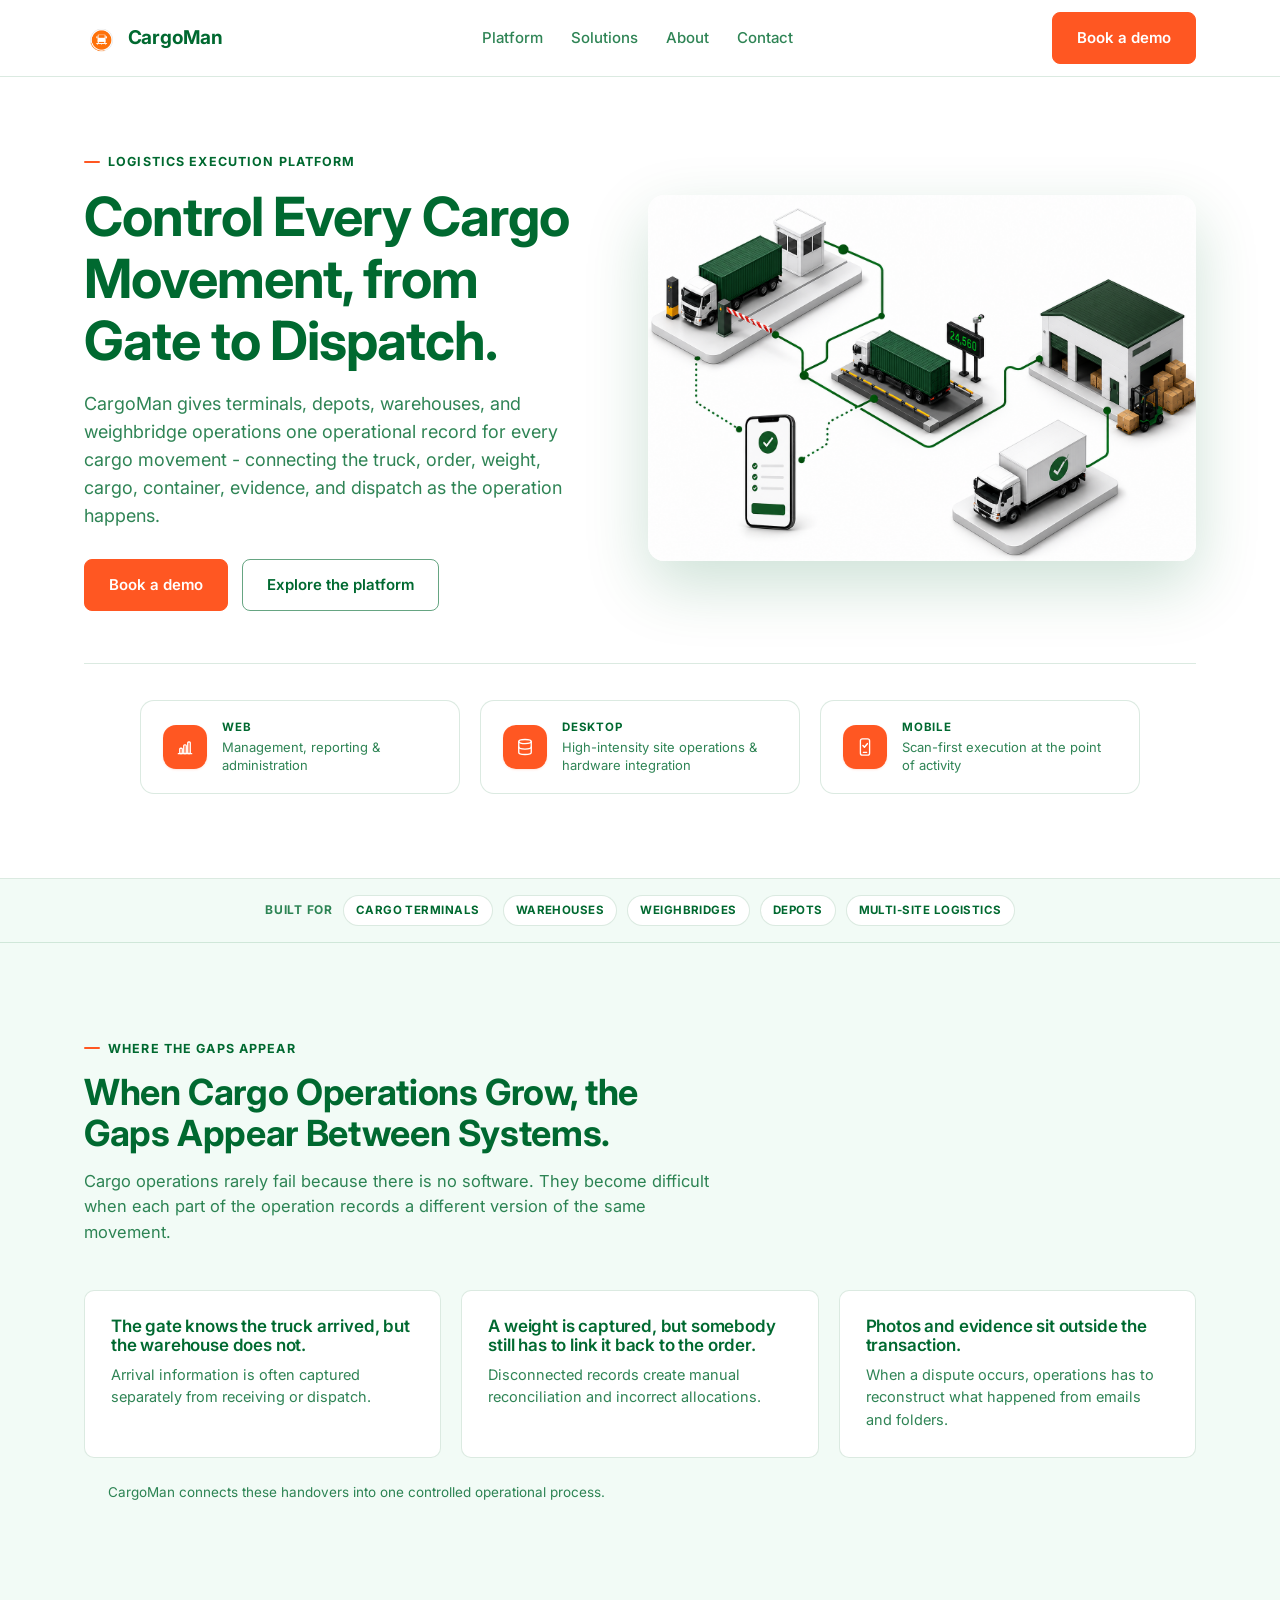
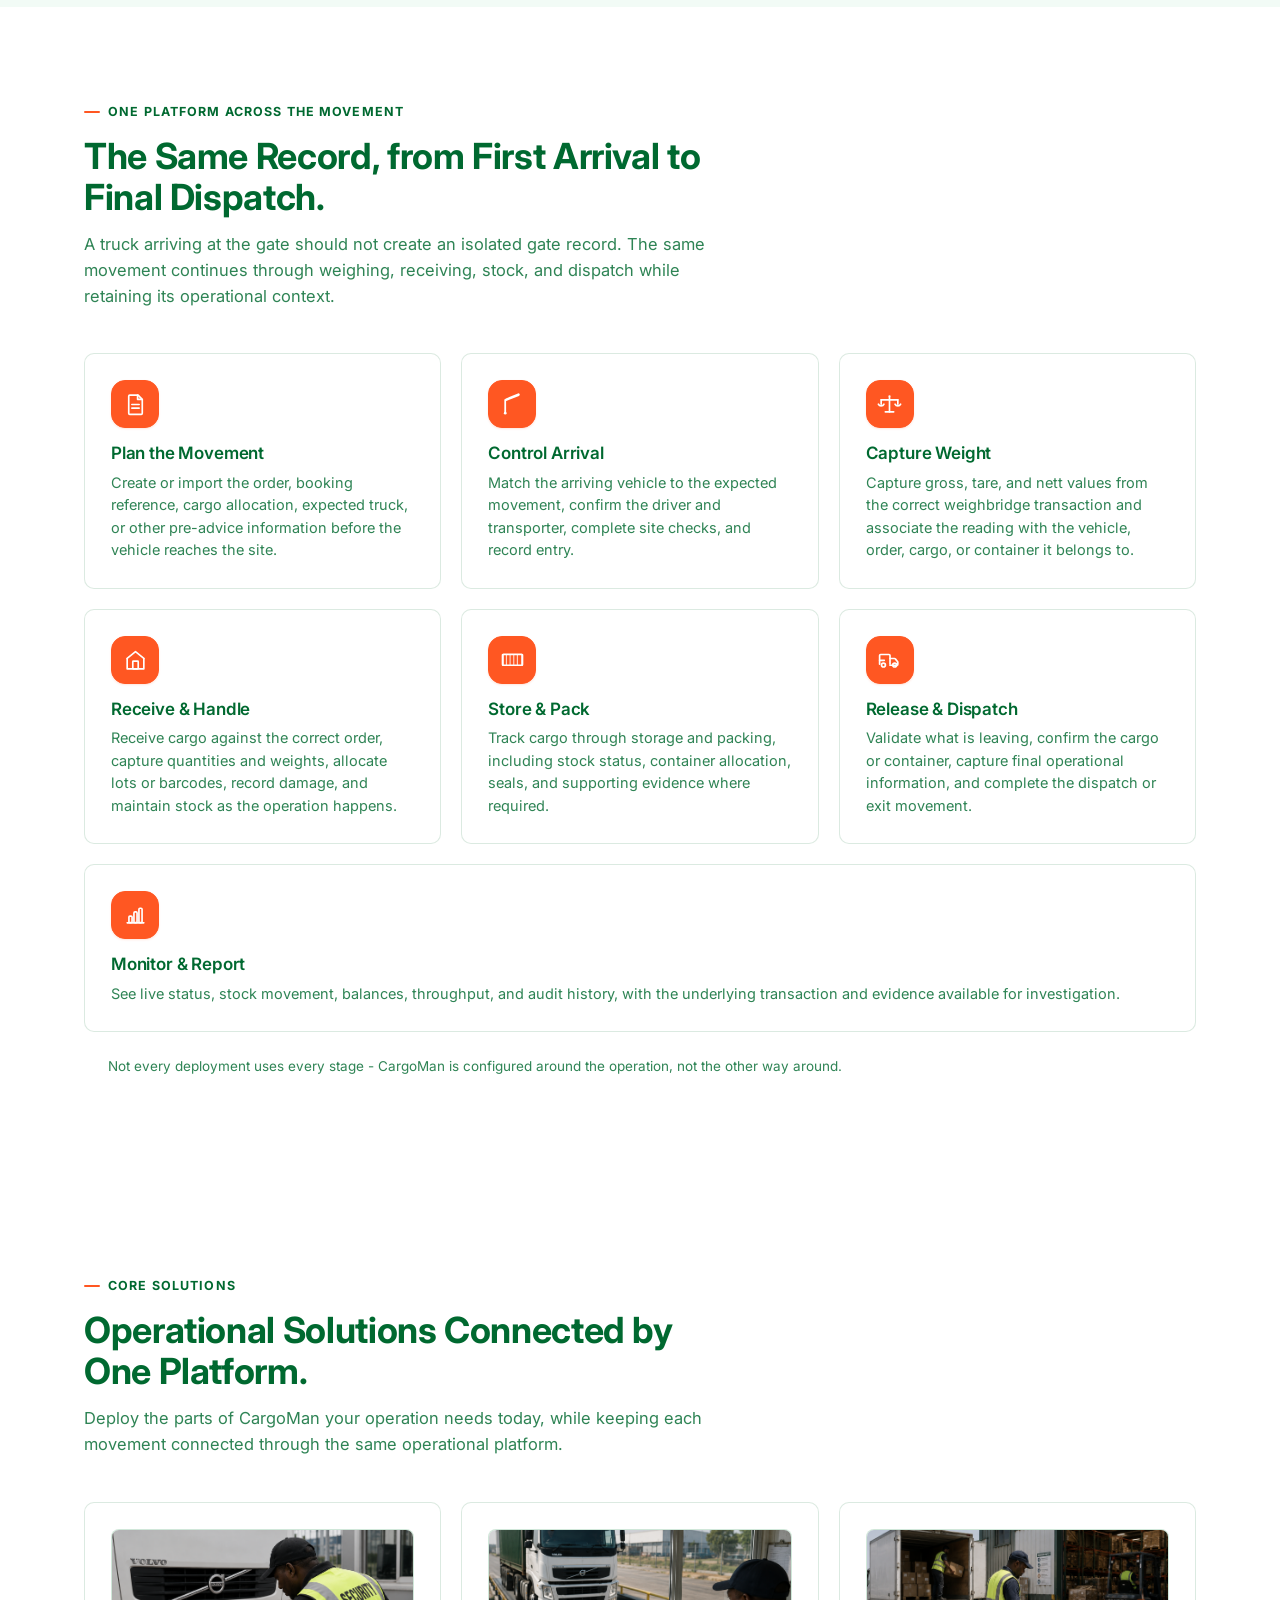
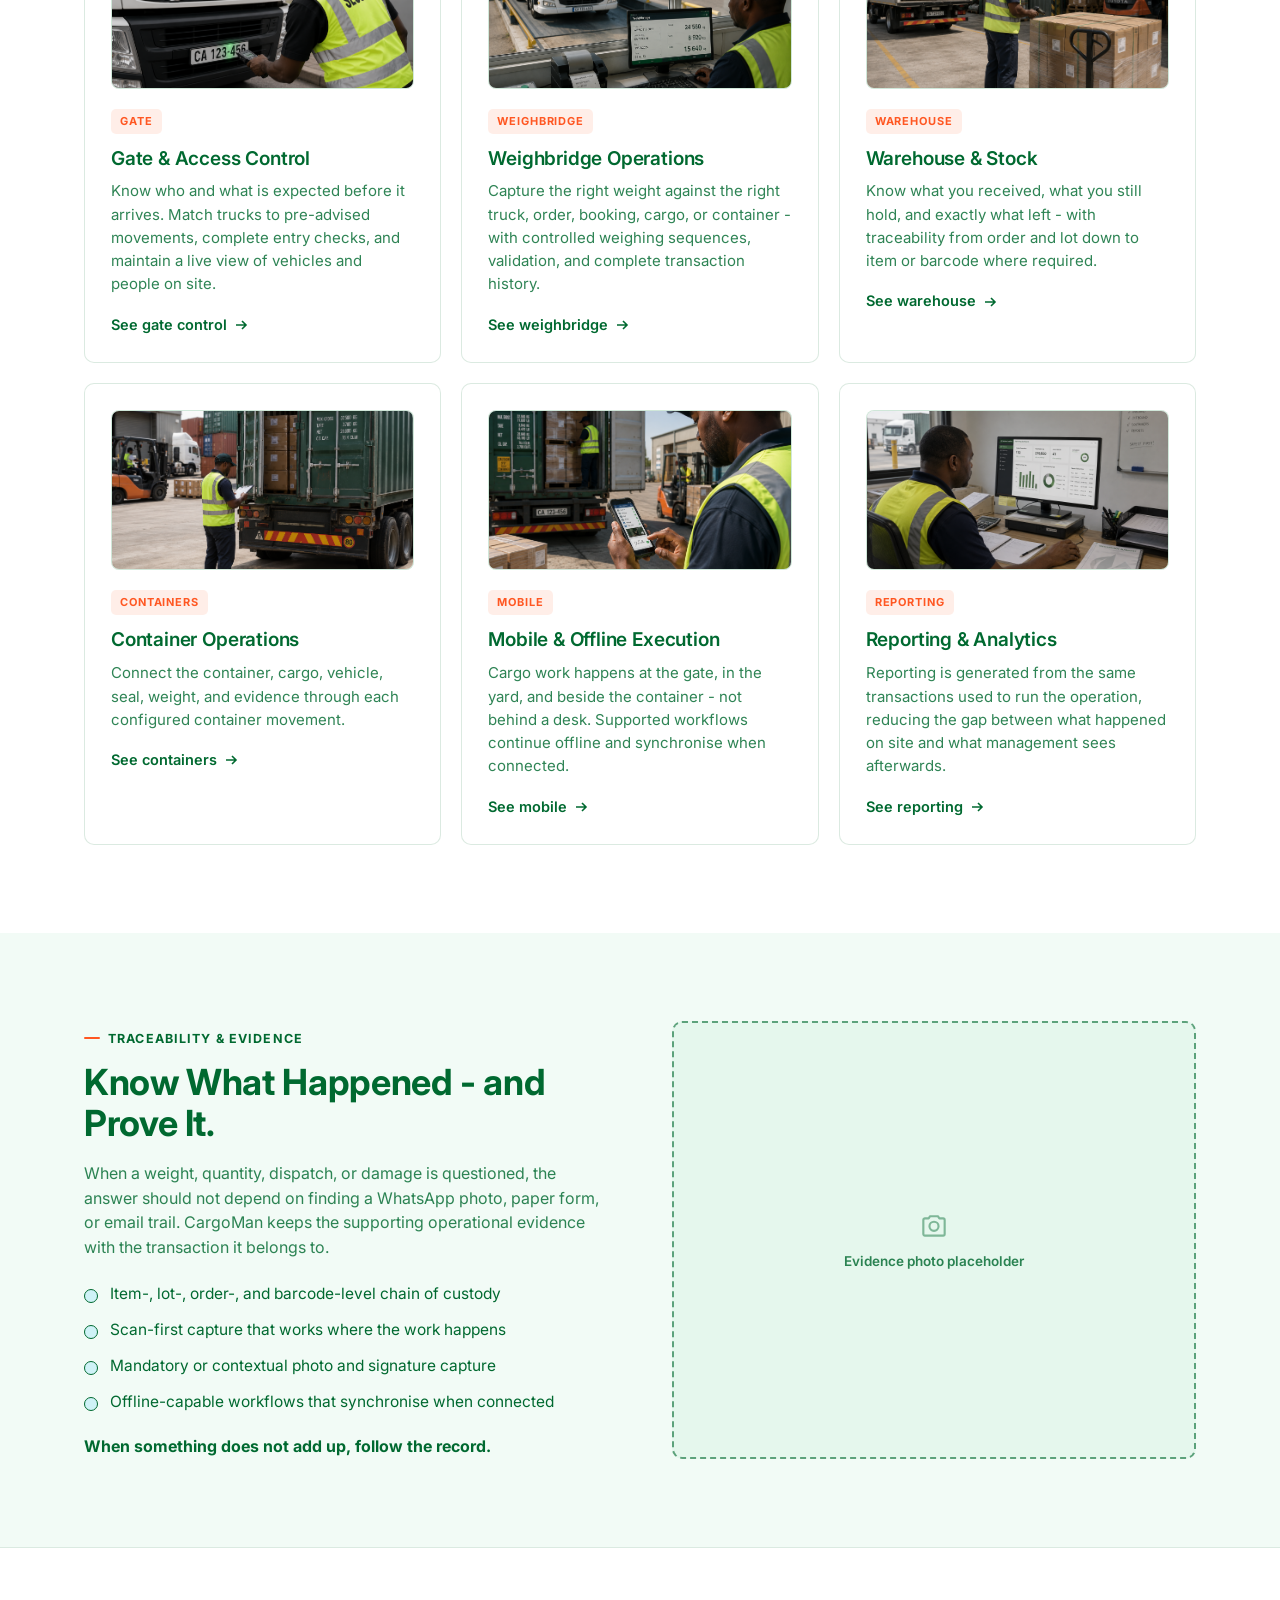
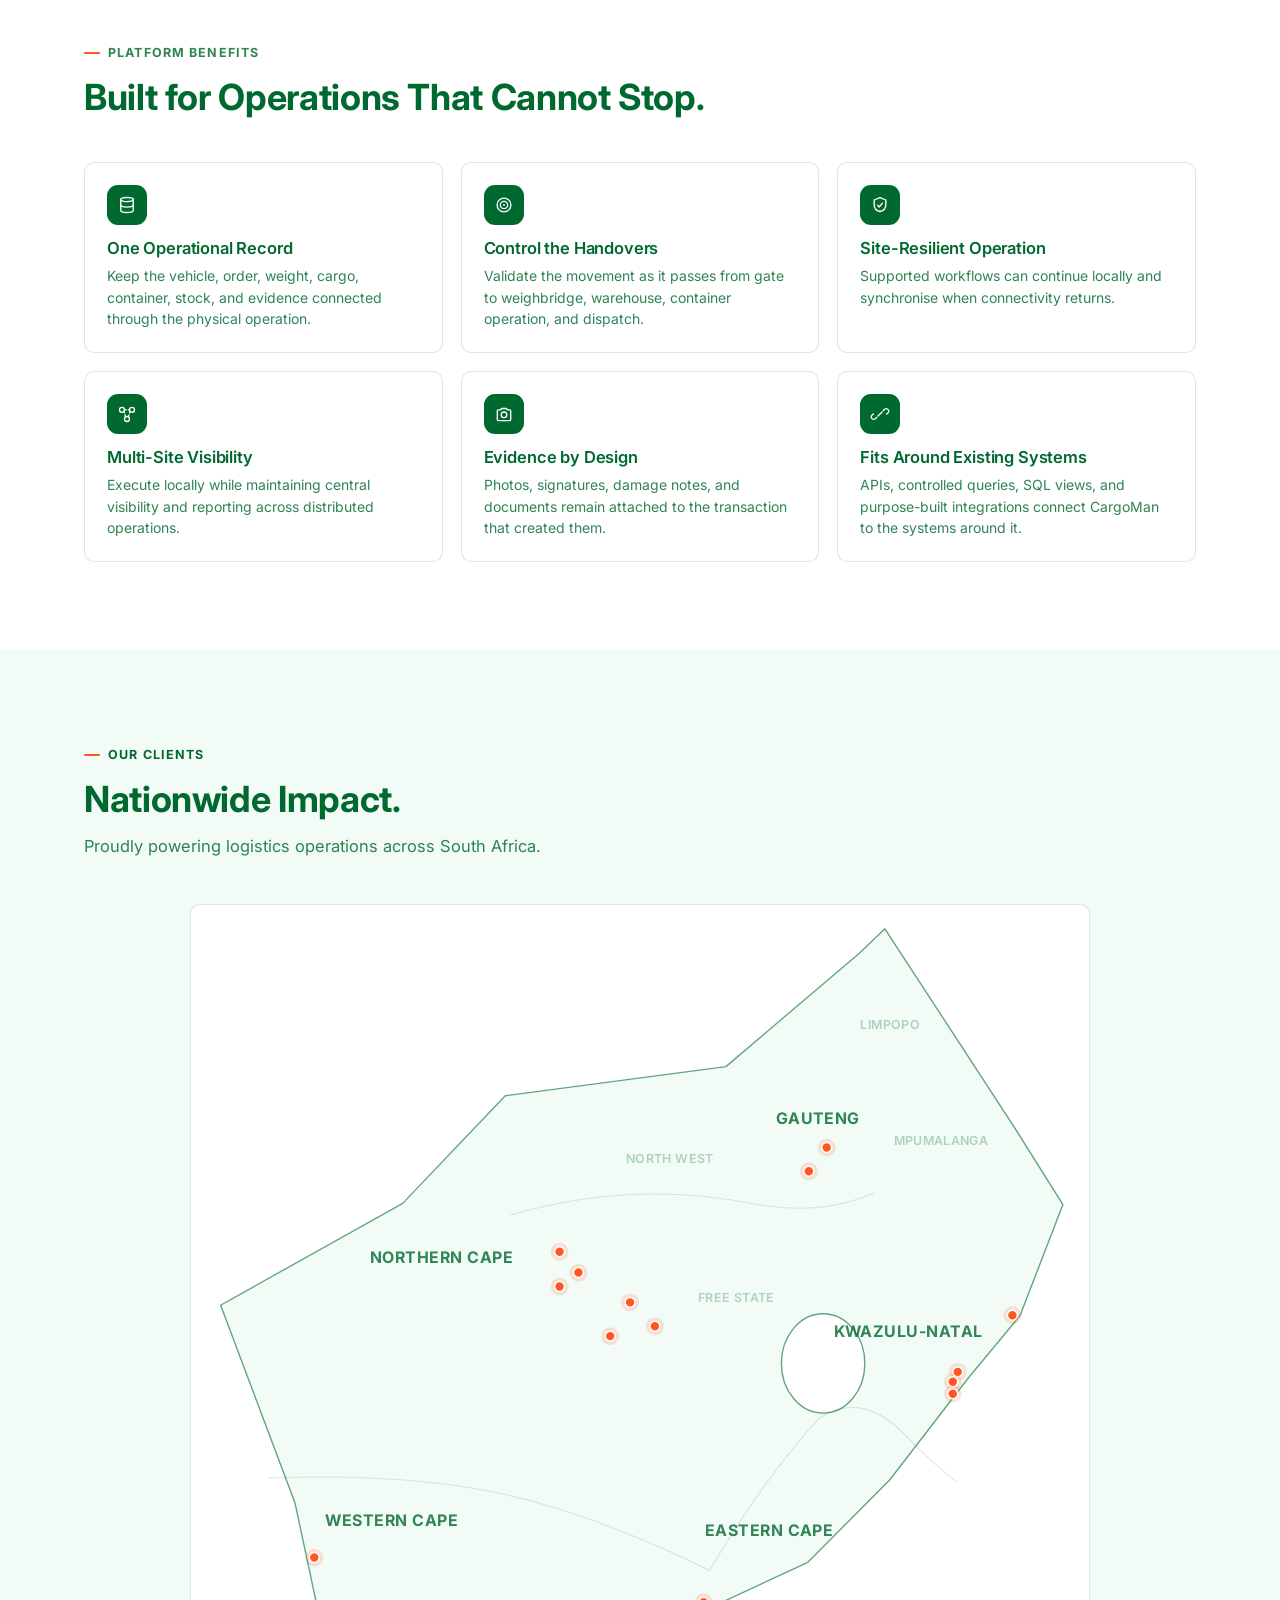
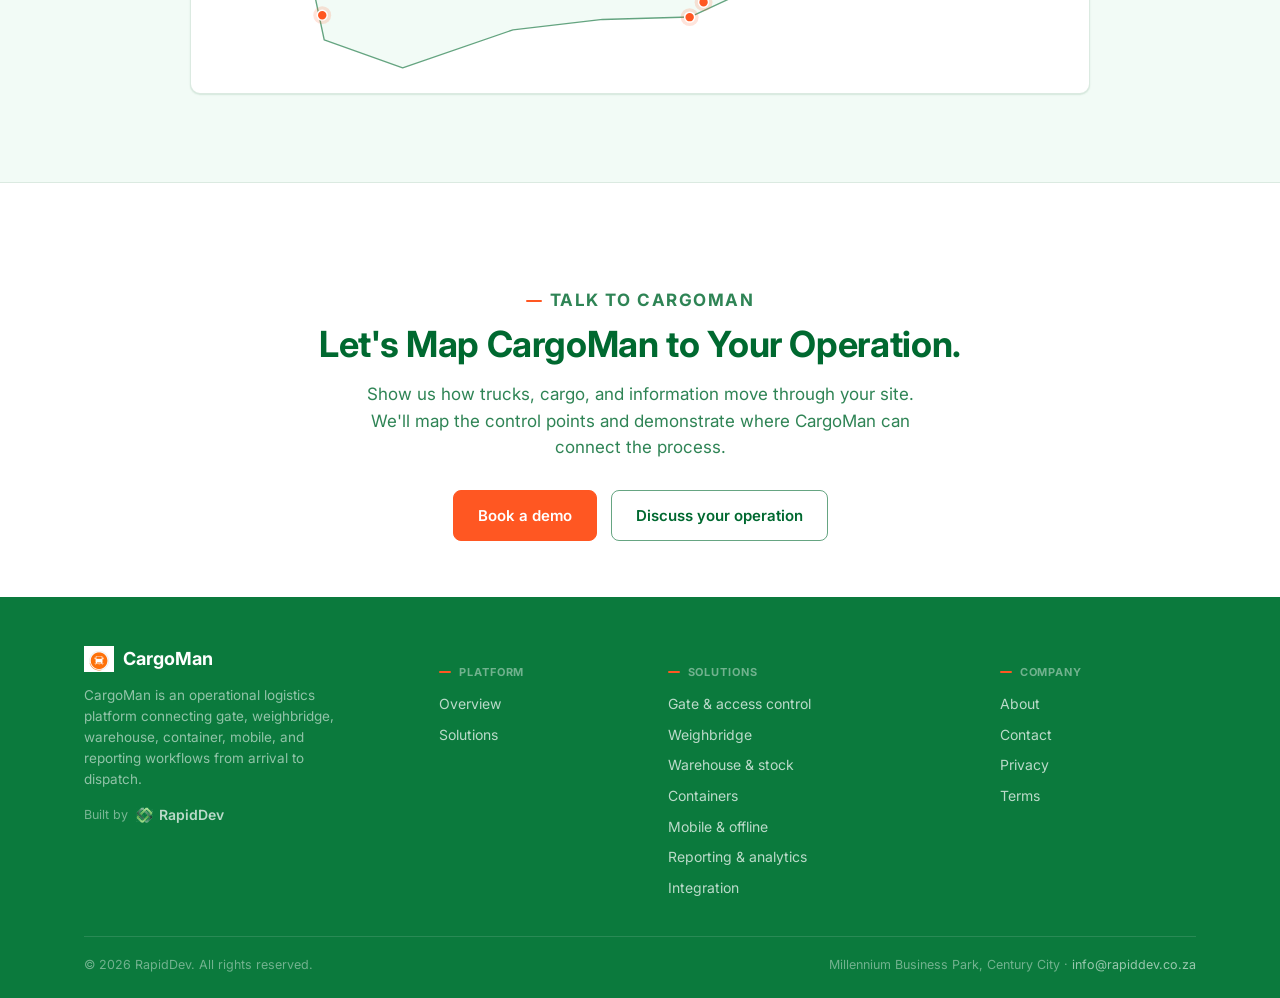
==== index.html @ 400abcf7 "Restore the highest-value trimmed content, kept compact Balancing "keep it short" against "don't los" ====
<!DOCTYPE html>
<html lang="en">
<head>
<meta charset="UTF-8">
<meta name="viewport" content="width=device-width, initial-scale=1.0">
<title>CargoMan | Cargo, Weighbridge, Warehouse &amp; Logistics Operations Platform</title>
<meta name="description" content="CargoMan connects gate control, weighbridge operations, warehouse stock, container workflows, mobile execution, and reporting into one operational cargo platform.">
<link rel="canonical" href="https://www.cargoman.co.za/">
<meta property="og:type" content="website">
<meta property="og:title" content="CargoMan | Cargo, Weighbridge, Warehouse &amp; Logistics Operations Platform">
<meta property="og:description" content="CargoMan connects gate control, weighbridge operations, warehouse stock, container workflows, mobile execution, and reporting into one operational cargo platform.">
<meta property="og:url" content="https://www.cargoman.co.za/">
<meta property="og:site_name" content="CargoMan">
<meta property="og:image" content="https://www.cargoman.co.za/assets/img/screenshots/gate-to-warehouse-workflow.png">
<meta name="twitter:card" content="summary_large_image">
<link rel="icon" href="assets/img/favicon.png" type="image/png">
<link rel="preconnect" href="https://fonts.googleapis.com">
<link rel="preconnect" href="https://fonts.gstatic.com" crossorigin>
<link href="https://fonts.googleapis.com/css2?family=Inter:wght@400;500;600;700&display=swap" rel="stylesheet">
<link rel="stylesheet" href="assets/styles.css">
<script type="application/ld+json">
{
  "@context": "https://schema.org",
  "@type": "SoftwareApplication",
  "name": "CargoMan",
  "applicationCategory": "BusinessApplication",
  "operatingSystem": "Web, Windows",
  "description": "CargoMan is an operational logistics platform connecting gate, weighbridge, warehouse, container, mobile, and reporting workflows from arrival to dispatch.",
  "publisher": { "@type": "Organization", "name": "RapidDev", "url": "https://www.rapiddev.co.za" }
}
</script>
</head>
<body>
<a href="#main" class="skip-link">Skip to main content</a>

<svg class="icon-defs" aria-hidden="true"><defs>
  <symbol id="icon-gate" viewBox="0 0 24 24" fill="none" stroke="currentColor" stroke-width="1.7" stroke-linecap="round" stroke-linejoin="round">
    <line x1="5" y1="20" x2="5" y2="7.6"/>
    <circle cx="5" cy="20.3" r="1.3" fill="currentColor" stroke="none"/>
    <g transform="rotate(-22 5 7.8)"><rect x="5" y="6.5" width="15" height="2.5" rx="1.25" fill="currentColor" stroke="none"/></g>
  </symbol>
  <symbol id="icon-scale" viewBox="0 0 24 24" fill="none" stroke="currentColor" stroke-width="1.6" stroke-linecap="round" stroke-linejoin="round">
    <circle cx="12" cy="4.3" r="1.1" fill="currentColor" stroke="none"/>
    <line x1="12" y1="5.4" x2="12" y2="19"/>
    <line x1="4" y1="7.5" x2="20" y2="7.5"/>
    <line x1="8" y1="19" x2="16" y2="19"/>
    <path d="M4 7.5v4.2"/><path d="M20 7.5v4.2"/>
    <path d="M1.3 11.7a3 3 0 005.4 0"/>
    <path d="M17.3 11.7a3 3 0 005.4 0"/>
  </symbol>
  <symbol id="icon-warehouse" viewBox="0 0 24 24" fill="none" stroke="currentColor" stroke-width="1.6" stroke-linecap="round" stroke-linejoin="round">
    <path d="M4 11 12 4.5 20 11"/>
    <path d="M4 11v10h16V11"/>
    <rect x="9.4" y="13.6" width="5.2" height="7.4" rx="0.5"/>
  </symbol>
  <symbol id="icon-container" viewBox="0 0 24 24" fill="none" stroke="currentColor" stroke-width="1.6" stroke-linecap="round" stroke-linejoin="round">
    <rect x="2.5" y="7" width="19" height="10.5" rx="0.8"/>
    <g stroke-width="1.1" opacity="0.75">
      <line x1="6.2" y1="7.6" x2="6.2" y2="16.9"/><line x1="9.7" y1="7.6" x2="9.7" y2="16.9"/>
      <line x1="13.2" y1="7.6" x2="13.2" y2="16.9"/><line x1="16.7" y1="7.6" x2="16.7" y2="16.9"/>
    </g>
    <rect x="1.8" y="6.6" width="1.7" height="11.3" rx="0.5" fill="currentColor" stroke="none"/>
    <rect x="20.5" y="6.6" width="1.7" height="11.3" rx="0.5" fill="currentColor" stroke="none"/>
  </symbol>
  <symbol id="icon-mobile" viewBox="0 0 24 24" fill="none" stroke="currentColor" stroke-width="1.6" stroke-linecap="round" stroke-linejoin="round">
    <rect x="6.5" y="2.2" width="11" height="19.6" rx="2.4"/>
    <path d="M9.5 10.3l1.8 1.9L14.8 8" stroke-width="1.8"/>
    <line x1="10" y1="18.4" x2="14" y2="18.4"/>
  </symbol>
  <symbol id="icon-chart" viewBox="0 0 24 24" fill="none" stroke="currentColor" stroke-width="1.6" stroke-linecap="round" stroke-linejoin="round">
    <path d="M4 20h16"/>
    <rect x="5.7" y="13.5" width="3" height="6.3" rx="1"/>
    <rect x="10.5" y="9.5" width="3" height="10.3" rx="1"/>
    <rect x="15.3" y="6" width="3" height="13.8" rx="1"/>
  </symbol>
  <symbol id="icon-mountain" viewBox="0 0 24 24" fill="none" stroke="currentColor" stroke-width="1.6" stroke-linecap="round" stroke-linejoin="round">
    <circle cx="18.5" cy="6" r="2" fill="currentColor" stroke="none"/>
    <path d="M2.5 19.5 9 8l3.2 5.2L14.5 10l7 9.5z"/>
  </symbol>
  <symbol id="icon-truck" viewBox="0 0 24 24" fill="none" stroke="currentColor" stroke-width="1.6" stroke-linecap="round" stroke-linejoin="round">
    <path d="M2.5 16.5V8.2a1 1 0 011-1h8a1 1 0 011 1v8.3"/>
    <path d="M12.5 11h4.3a1 1 0 01.8.4l2.2 2.8a1 1 0 01.2.6v1.7a1 1 0 01-1 1h-6.5"/>
    <line x1="2.5" y1="12.8" x2="7" y2="12.8"/>
    <circle cx="6.2" cy="17.3" r="1.9"/>
    <circle cx="17" cy="17.3" r="1.9"/>
  </symbol>
  <symbol id="icon-shield" viewBox="0 0 24 24" fill="none" stroke="currentColor" stroke-width="1.6" stroke-linecap="round" stroke-linejoin="round">
    <path d="M12 3.2 19 6v5.4c0 4.6-3 7.6-7 8.4-4-.8-7-3.8-7-8.4V6z"/>
    <path d="M9 12.2l2 2.2 4-4.6"/>
  </symbol>
  <symbol id="icon-target" viewBox="0 0 24 24" fill="none" stroke="currentColor" stroke-width="1.6" stroke-linecap="round" stroke-linejoin="round">
    <circle cx="12" cy="12" r="8.3"/>
    <circle cx="12" cy="12" r="4.4"/>
    <circle cx="12" cy="12" r="1.1" fill="currentColor" stroke="none"/>
  </symbol>
  <symbol id="icon-link" viewBox="0 0 24 24" fill="none" stroke="currentColor" stroke-width="1.6" stroke-linecap="round" stroke-linejoin="round">
    <path d="M9.5 14.5l5-5"/>
    <path d="M8 16.2l-1.6 1.6a3 3 0 01-4.2-4.2L4 12"/>
    <path d="M16 7.8l1.6-1.6a3 3 0 014.2 4.2L20 12"/>
  </symbol>
  <symbol id="icon-lock" viewBox="0 0 24 24" fill="none" stroke="currentColor" stroke-width="1.6" stroke-linecap="round" stroke-linejoin="round">
    <rect x="5" y="10.5" width="14" height="9.5" rx="1.6"/>
    <path d="M8 10.5V7.5a4 4 0 018 0v3"/>
  </symbol>
  <symbol id="icon-database" viewBox="0 0 24 24" fill="none" stroke="currentColor" stroke-width="1.6" stroke-linecap="round" stroke-linejoin="round">
    <ellipse cx="12" cy="5.5" rx="7.5" ry="2.5"/>
    <path d="M4.5 5.5V18.5c0 1.4 3.4 2.5 7.5 2.5s7.5-1.1 7.5-2.5V5.5"/>
    <path d="M4.5 12c0 1.4 3.4 2.5 7.5 2.5s7.5-1.1 7.5-2.5"/>
  </symbol>
  <symbol id="icon-search" viewBox="0 0 24 24" fill="none" stroke="currentColor" stroke-width="1.6" stroke-linecap="round" stroke-linejoin="round">
    <circle cx="10.5" cy="10.5" r="6.5"/>
    <line x1="15.3" y1="15.3" x2="20.5" y2="20.5"/>
  </symbol>
  <symbol id="icon-user" viewBox="0 0 24 24" fill="none" stroke="currentColor" stroke-width="1.6" stroke-linecap="round" stroke-linejoin="round">
    <circle cx="12" cy="8" r="3.6"/>
    <path d="M4.5 20c1-3.6 4-5.6 7.5-5.6s6.5 2 7.5 5.6"/>
  </symbol>
  <symbol id="icon-document" viewBox="0 0 24 24" fill="none" stroke="currentColor" stroke-width="1.6" stroke-linecap="round" stroke-linejoin="round">
    <path d="M6.5 3h8l4 4v13.5a1 1 0 01-1 1h-11a1 1 0 01-1-1V4a1 1 0 011-1z"/>
    <path d="M14 3v4h4"/>
    <line x1="8.5" y1="12" x2="15.5" y2="12"/>
    <line x1="8.5" y1="15.5" x2="15.5" y2="15.5"/>
  </symbol>
  <symbol id="icon-camera" viewBox="0 0 24 24" fill="none" stroke="currentColor" stroke-width="1.6" stroke-linecap="round" stroke-linejoin="round">
    <path d="M4 8.2A1.2 1.2 0 015.2 7H8l1.1-1.6h5.8L16 7h2.8A1.2 1.2 0 0120 8.2v10.6A1.2 1.2 0 0118.8 20H5.2A1.2 1.2 0 014 18.8z"/>
    <circle cx="12" cy="13" r="3.4"/>
  </symbol>
  <symbol id="icon-sites" viewBox="0 0 24 24" fill="none" stroke="currentColor" stroke-width="1.6" stroke-linecap="round" stroke-linejoin="round">
    <circle cx="6" cy="7" r="3"/>
    <circle cx="18" cy="7" r="3"/>
    <circle cx="12" cy="18" r="3"/>
    <path d="M8.4 8.8L10.3 15.3M15.6 8.8L13.7 15.3M9 7h6" stroke-dasharray="2 2.4"/>
  </symbol>
</defs></svg>

<header id="site-header">
  <div class="nav-inner">
    <a href="index.html" class="logo"><img src="assets/img/cargoman-mark.png" alt="" width="30" height="30">CargoMan</a>
    <nav class="primary-nav" id="primary-nav" aria-label="Primary">
      <a href="platform.html">Platform</a>
      <a href="solutions.html">Solutions</a>
      <a href="about.html">About</a>
      <a href="contact.html">Contact</a>
    </nav>
    <div class="nav-cta">
      <a href="contact.html" class="btn btn-primary"><span class="long">Book a demo</span><span class="short" aria-hidden="true">Demo</span></a>
      <button class="nav-toggle" id="nav-toggle" aria-expanded="false" aria-controls="primary-nav" aria-label="Toggle navigation menu">
        <svg width="22" height="22" viewBox="0 0 24 24" fill="none" stroke="currentColor" stroke-width="2"><line x1="3" y1="6" x2="21" y2="6"/><line x1="3" y1="12" x2="21" y2="12"/><line x1="3" y1="18" x2="21" y2="18"/></svg>
      </button>
    </div>
  </div>
</header>

<main id="main">

  <!-- HERO -->
  <section class="hero">
    <div class="wrap hero-grid">
      <div>
        <p class="eyebrow">Logistics execution platform</p>
        <h1>Control Every Cargo Movement, from Gate to Dispatch.</h1>
        <p class="lede">CargoMan gives terminals, depots, warehouses, and weighbridge operations one operational record for every cargo movement - connecting the truck, order, weight, cargo, container, evidence, and dispatch as the operation happens.</p>
        <div class="hero-actions">
          <a href="contact.html" class="btn btn-primary">Book a demo</a>
          <a href="platform.html" class="btn btn-ghost on-light">Explore the platform</a>
        </div>
      </div>
      <div>
        <div class="hero-visual">
          <img class="shot-scene" src="assets/img/screenshots/gate-to-warehouse-workflow.png" alt="Illustration of the CargoMan journey: gate access control, weighbridge capture with a live weight reading, warehouse receiving, and dispatch, connected to a mobile confirmation screen.">
        </div>
      </div>
    </div>
    <div class="wrap">
      <div class="hero-foot">
        <div class="hero-cap">
          <div class="hero-cap-icon"><svg viewBox="0 0 24 24"><use href="#icon-chart"/></svg></div>
          <div><span class="hero-cap-label">Web</span><span class="hero-cap-desc">Management, reporting &amp; administration</span></div>
        </div>
        <div class="hero-cap">
          <div class="hero-cap-icon"><svg viewBox="0 0 24 24"><use href="#icon-database"/></svg></div>
          <div><span class="hero-cap-label">Desktop</span><span class="hero-cap-desc">High-intensity site operations &amp; hardware integration</span></div>
        </div>
        <div class="hero-cap">
          <div class="hero-cap-icon"><svg viewBox="0 0 24 24"><use href="#icon-mobile"/></svg></div>
          <div><span class="hero-cap-label">Mobile</span><span class="hero-cap-desc">Scan-first execution at the point of activity</span></div>
        </div>
      </div>
    </div>
  </section>

  <div class="strip">
    <div class="wrap strip-row">
      <span class="strip-label">Built for</span>
      <span class="strip-pill">Cargo Terminals</span>
      <span class="strip-pill">Warehouses</span>
      <span class="strip-pill">Weighbridges</span>
      <span class="strip-pill">Depots</span>
      <span class="strip-pill">Multi-Site Logistics</span>
    </div>
  </div>

  <!-- OPERATIONAL GAPS -->
  <section class="manifest section-tint">
    <div class="wrap">
      <div class="section-head">
        <p class="eyebrow">Where the gaps appear</p>
        <h2>When Cargo Operations Grow, the Gaps Appear Between Systems.</h2>
        <p>Cargo operations rarely fail because there is no software. They become difficult when each part of the operation records a different version of the same movement.</p>
      </div>
    </div>
    <div class="workflow-grid" role="list" aria-label="Common operational gaps">
      <div class="workflow-card" role="listitem">
        <h4>The gate knows the truck arrived, but the warehouse does not.</h4>
        <p>Arrival information is often captured separately from receiving or dispatch.</p>
      </div>
      <div class="workflow-card" role="listitem">
        <h4>A weight is captured, but somebody still has to link it back to the order.</h4>
        <p>Disconnected records create manual reconciliation and incorrect allocations.</p>
      </div>
      <div class="workflow-card" role="listitem">
        <h4>Photos and evidence sit outside the transaction.</h4>
        <p>When a dispute occurs, operations has to reconstruct what happened from emails and folders.</p>
      </div>
    </div>
    <div class="wrap"><p class="tape-note">CargoMan connects these handovers into one controlled operational process.</p></div>
  </section>

  <!-- CONNECTED OPERATIONS / MANIFEST STRIP -->
  <section class="manifest">
    <div class="wrap">
      <div class="section-head">
        <p class="eyebrow">One platform across the movement</p>
        <h2>The Same Record, from First Arrival to Final Dispatch.</h2>
        <p>A truck arriving at the gate should not create an isolated gate record. The same movement continues through weighing, receiving, stock, and dispatch while retaining its operational context.</p>
      </div>
    </div>
    <div class="workflow-grid" role="list" aria-label="CargoMan operational workflow">
      <div class="workflow-card" role="listitem">
        <div class="card-icon"><svg viewBox="0 0 24 24"><use href="#icon-document"/></svg></div>
        <h4>Plan the Movement</h4>
        <p>Create or import the order, booking reference, cargo allocation, expected truck, or other pre-advice information before the vehicle reaches the site.</p>
      </div>
      <div class="workflow-card" role="listitem">
        <div class="card-icon"><svg viewBox="0 0 24 24"><use href="#icon-gate"/></svg></div>
        <h4>Control Arrival</h4>
        <p>Match the arriving vehicle to the expected movement, confirm the driver and transporter, complete site checks, and record entry.</p>
      </div>
      <div class="workflow-card" role="listitem">
        <div class="card-icon"><svg viewBox="0 0 24 24"><use href="#icon-scale"/></svg></div>
        <h4>Capture Weight</h4>
        <p>Capture gross, tare, and nett values from the correct weighbridge transaction and associate the reading with the vehicle, order, cargo, or container it belongs to.</p>
      </div>
      <div class="workflow-card" role="listitem">
        <div class="card-icon"><svg viewBox="0 0 24 24"><use href="#icon-warehouse"/></svg></div>
        <h4>Receive &amp; Handle</h4>
        <p>Receive cargo against the correct order, capture quantities and weights, allocate lots or barcodes, record damage, and maintain stock as the operation happens.</p>
      </div>
      <div class="workflow-card" role="listitem">
        <div class="card-icon"><svg viewBox="0 0 24 24"><use href="#icon-container"/></svg></div>
        <h4>Store &amp; Pack</h4>
        <p>Track cargo through storage and packing, including stock status, container allocation, seals, and supporting evidence where required.</p>
      </div>
      <div class="workflow-card" role="listitem">
        <div class="card-icon"><svg viewBox="0 0 24 24"><use href="#icon-truck"/></svg></div>
        <h4>Release &amp; Dispatch</h4>
        <p>Validate what is leaving, confirm the cargo or container, capture final operational information, and complete the dispatch or exit movement.</p>
      </div>
      <div class="workflow-card full" role="listitem">
        <div class="card-icon"><svg viewBox="0 0 24 24"><use href="#icon-chart"/></svg></div>
        <h4>Monitor &amp; Report</h4>
        <p>See live status, stock movement, balances, throughput, and audit history, with the underlying transaction and evidence available for investigation.</p>
      </div>
    </div>
    <div class="wrap"><p class="tape-note">Not every deployment uses every stage - CargoMan is configured around the operation, not the other way around.</p>
    </div>
  </section>

  <!-- CORE SOLUTION CARDS -->
  <section class="section">
    <div class="wrap">
      <div class="section-head">
        <p class="eyebrow">Core solutions</p>
        <h2>Operational Solutions Connected by One Platform.</h2>
        <p>Deploy the parts of CargoMan your operation needs today, while keeping each movement connected through the same operational platform.</p>
      </div>
      <div class="cards">
        <div class="card">
          <div class="card-shot"><img src="assets/img/screenshots/gate-access-control-photo.png" alt="Security officer scanning a truck's registration plate with a handheld device at a site gate."></div>
          <span class="tag">GATE</span><h3>Gate &amp; Access Control</h3><p>Know who and what is expected before it arrives. Match trucks to pre-advised movements, complete entry checks, and maintain a live view of vehicles and people on site.</p><a href="solutions.html#gate" class="go">See gate control <svg viewBox="0 0 16 16" fill="none" stroke="currentColor" stroke-width="1.6"><path d="M3 8h10M9 4l4 4-4 4"/></svg></a>
        </div>
        <div class="card">
          <div class="card-shot"><img src="assets/img/screenshots/weighbridge-photo.png" alt="Operator reviewing a weighbridge ticket on screen, showing gross, tare, and nett weight, with the truck visible on the scale outside."></div>
          <span class="tag">WEIGHBRIDGE</span><h3>Weighbridge Operations</h3><p>Capture the right weight against the right truck, order, booking, cargo, or container - with controlled weighing sequences, validation, and complete transaction history.</p><a href="solutions.html#weighbridge" class="go">See weighbridge <svg viewBox="0 0 16 16" fill="none" stroke="currentColor" stroke-width="1.6"><path d="M3 8h10M9 4l4 4-4 4"/></svg></a>
        </div>
        <div class="card">
          <div class="card-shot"><img src="assets/img/screenshots/warehouse-stock-photo.png" alt="Worker scanning a wrapped pallet with a handheld scanner outside a warehouse receiving and dispatch bay, with a forklift moving stock inside."></div>
          <span class="tag">WAREHOUSE</span><h3>Warehouse &amp; Stock</h3><p>Know what you received, what you still hold, and exactly what left - with traceability from order and lot down to item or barcode where required.</p><a href="solutions.html#warehouse" class="go">See warehouse <svg viewBox="0 0 16 16" fill="none" stroke="currentColor" stroke-width="1.6"><path d="M3 8h10M9 4l4 4-4 4"/></svg></a>
        </div>
        <div class="card">
          <div class="card-shot"><img src="assets/img/screenshots/container-lifecycle-photo.png" alt="Worker checking a shipping container's cargo and seal details against a clipboard at the rear doors of a truck, with stacked containers in the yard behind."></div>
          <span class="tag">CONTAINERS</span><h3>Container Operations</h3><p>Connect the container, cargo, vehicle, seal, weight, and evidence through each configured container movement.</p><a href="solutions.html#containers" class="go">See containers <svg viewBox="0 0 16 16" fill="none" stroke="currentColor" stroke-width="1.6"><path d="M3 8h10M9 4l4 4-4 4"/></svg></a>
        </div>
        <div class="card">
          <div class="card-shot"><img src="assets/img/screenshots/mobile-offline-photo.png" alt="Operator using a rugged handheld device to complete a check-in checklist with photo and signature capture, with container loading underway in the background."></div>
          <span class="tag">MOBILE</span><h3>Mobile &amp; Offline Execution</h3><p>Cargo work happens at the gate, in the yard, and beside the container - not behind a desk. Supported workflows continue offline and synchronise when connected.</p><a href="solutions.html#mobile" class="go">See mobile <svg viewBox="0 0 16 16" fill="none" stroke="currentColor" stroke-width="1.6"><path d="M3 8h10M9 4l4 4-4 4"/></svg></a>
        </div>
        <div class="card">
          <div class="card-shot"><img src="assets/img/screenshots/reporting-integration-photo.png" alt="Operator reviewing a reporting dashboard with transaction counts, weight summary, and compliance charts on a desktop monitor in a site office, with a truck visible through the window."></div>
          <span class="tag">REPORTING</span><h3>Reporting &amp; Analytics</h3><p>Reporting is generated from the same transactions used to run the operation, reducing the gap between what happened on site and what management sees afterwards.</p><a href="solutions.html#reporting" class="go">See reporting <svg viewBox="0 0 16 16" fill="none" stroke="currentColor" stroke-width="1.6"><path d="M3 8h10M9 4l4 4-4 4"/></svg></a>
        </div>
      </div>
    </div>
  </section>

  <!-- TRACEABILITY & EVIDENCE -->
  <section class="section section-tint">
    <div class="wrap split">
      <div>
        <p class="eyebrow">Traceability &amp; evidence</p>
        <h2>Know What Happened - and Prove It.</h2>
        <p style="margin-top:16px;color:var(--text-soft);font-size:16px;">When a weight, quantity, dispatch, or damage is questioned, the answer should not depend on finding a WhatsApp photo, paper form, or email trail. CargoMan keeps the supporting operational evidence with the transaction it belongs to.</p>
        <ul class="feature-list">
          <li>Item-, lot-, order-, and barcode-level chain of custody</li>
          <li>Scan-first capture that works where the work happens</li>
          <li>Mandatory or contextual photo and signature capture</li>
          <li>Offline-capable workflows that synchronise when connected</li>
        </ul>
        <p style="margin-top:20px;font-weight:700;color:var(--dark);">When something does not add up, follow the record.</p>
      </div>
      <div class="split-visual" style="align-self:stretch;">
        <div class="image-placeholder" style="width:100%;height:100%;">
          <svg width="32" height="32" viewBox="0 0 24 24" fill="none" stroke="currentColor" stroke-width="1.6"><use href="#icon-camera"/></svg>
          <span>Evidence photo placeholder</span>
        </div>
      </div>
    </div>
  </section>

  <!-- PLATFORM BENEFITS -->
  <section class="section-dark">
    <div class="wrap">
      <div class="section-head">
        <p class="eyebrow">Platform benefits</p>
        <h2>Built for Operations That Cannot Stop.</h2>
      </div>
      <div class="benefit-grid">
        <div class="benefit-card">
          <div class="benefit-icon"><svg viewBox="0 0 24 24"><use href="#icon-database"/></svg></div>
          <h4>One Operational Record</h4><p>Keep the vehicle, order, weight, cargo, container, stock, and evidence connected through the physical operation.</p>
        </div>
        <div class="benefit-card">
          <div class="benefit-icon"><svg viewBox="0 0 24 24"><use href="#icon-target"/></svg></div>
          <h4>Control the Handovers</h4><p>Validate the movement as it passes from gate to weighbridge, warehouse, container operation, and dispatch.</p>
        </div>
        <div class="benefit-card">
          <div class="benefit-icon"><svg viewBox="0 0 24 24"><use href="#icon-shield"/></svg></div>
          <h4>Site-Resilient Operation</h4><p>Supported workflows can continue locally and synchronise when connectivity returns.</p>
        </div>
        <div class="benefit-card">
          <div class="benefit-icon"><svg viewBox="0 0 24 24"><use href="#icon-sites"/></svg></div>
          <h4>Multi-Site Visibility</h4><p>Execute locally while maintaining central visibility and reporting across distributed operations.</p>
        </div>
        <div class="benefit-card">
          <div class="benefit-icon"><svg viewBox="0 0 24 24"><use href="#icon-camera"/></svg></div>
          <h4>Evidence by Design</h4><p>Photos, signatures, damage notes, and documents remain attached to the transaction that created them.</p>
        </div>
        <div class="benefit-card">
          <div class="benefit-icon"><svg viewBox="0 0 24 24"><use href="#icon-link"/></svg></div>
          <h4>Fits Around Existing Systems</h4><p>APIs, controlled queries, SQL views, and purpose-built integrations connect CargoMan to the systems around it.</p>
        </div>
      </div>
    </div>
  </section>

  <!-- CLIENTS / NATIONWIDE IMPACT -->
  <section class="section section-tint" id="clients">
    <div class="wrap">
      <div class="section-head">
        <p class="eyebrow">Our clients</p>
        <h2>Nationwide Impact.</h2>
        <p>Proudly powering logistics operations across South Africa.</p>
      </div>
      <div class="clients-layout">
        <div class="clients-map-wrap" id="clients-map-wrap">
          <svg class="clients-map" id="clients-map" viewBox="0 0 860 750" role="img" aria-label="Map of South Africa showing CargoMan client locations, grouped by province">
            <path class="map-outline" fill-rule="evenodd" d="M7.7,380.9 L82.6,580.1 L112,717.8 L191,746 L302.1,707.8 L392.3,697.3 L480.2,694.9 L599,639.8 L681.6,556.6 L760.2,454.7 L812.7,391.4 L855.9,279.5 L805.4,199.2 L676.6,1.8 L650.9,26.4 L516.5,140.6 L294.3,169.9 L191,278.3 Z M656.4,439.5 A42,50 0 1,0 572.4,439.5 A42,50 0 1,0 656.4,439.5 Z"/>
            <path class="map-divider" d="M 55,555 Q 230,548 345,585 Q 420,608 500,648"/>
            <path class="map-divider" d="M 500,648 Q 555,555 610,495 Q 655,465 700,515 Q 728,543 748,558"/>
            <path class="map-divider" d="M 300,290 Q 420,255 540,278 Q 610,292 665,268"/>

            <text class="map-label is-muted" x="527" y="378">Free State</text>
            <text class="map-label is-muted" x="460" y="238">North West</text>
            <text class="map-label is-muted" x="733" y="220">Mpumalanga</text>
            <text class="map-label is-muted" x="682" y="103">Limpopo</text>

            <text class="map-label" x="230" y="338">Northern Cape</text>
            <text class="map-label" x="609" y="198">Gauteng</text>
            <text class="map-label" x="700" y="413">KwaZulu-Natal</text>
            <text class="map-label" x="180" y="603">Western Cape</text>
            <text class="map-label" x="560" y="613">Eastern Cape</text>

            <g id="clients-pins"></g>
          </svg>
          <div class="client-tooltip" id="client-tooltip" aria-hidden="true">
            <span class="t-loc"></span>
            <span class="t-province"></span>
          </div>
        </div>
      </div>
    </div>
  </section>

  <!-- FINAL CTA -->
  <section class="final-cta">
    <div class="wrap">
      <p class="eyebrow" style="justify-content:center;">Talk to CargoMan</p>
      <h2>Let's Map CargoMan to Your Operation.</h2>
      <p>Show us how trucks, cargo, and information move through your site. We'll map the control points and demonstrate where CargoMan can connect the process.</p>
      <div class="hero-actions">
        <a href="contact.html" class="btn btn-primary">Book a demo</a>
        <a href="solutions.html" class="btn btn-ghost on-light">Discuss your operation</a>
      </div>
    </div>
  </section>

</main>

<footer>
  <div class="wrap">
    <div class="foot-grid">
      <div>
        <div class="foot-logo"><img src="assets/img/cargoman-mark.png" alt="" width="26" height="26">CargoMan</div>
        <p class="foot-p">CargoMan is an operational logistics platform connecting gate, weighbridge, warehouse, container, mobile, and reporting workflows from arrival to dispatch.</p>
        <p class="foot-by">Built by <a href="https://www.rapiddev.co.za"><img src="assets/img/rapiddev-mark.png" alt="" width="16" height="16">RapidDev</a></p>
      </div>
      <div>
        <h5>PLATFORM</h5>
        <a href="platform.html">Overview</a>
        <a href="solutions.html">Solutions</a>
      </div>
      <div>
        <h5>SOLUTIONS</h5>
        <a href="solutions.html#gate">Gate &amp; access control</a>
        <a href="solutions.html#weighbridge">Weighbridge</a>
        <a href="solutions.html#warehouse">Warehouse &amp; stock</a>
        <a href="solutions.html#containers">Containers</a>
        <a href="solutions.html#mobile">Mobile &amp; offline</a>
        <a href="solutions.html#reporting">Reporting &amp; analytics</a>
        <a href="solutions.html#integration">Integration</a>
      </div>
      <div>
        <h5>COMPANY</h5>
        <a href="about.html">About</a>
        <a href="contact.html">Contact</a>
        <a href="privacy.html">Privacy</a>
        <a href="terms.html">Terms</a>
      </div>
    </div>
    <div class="foot-bottom">
      <span>© <span id="year"></span> RapidDev. All rights reserved.</span>
      <span>Millennium Business Park, Century City · <a href="mailto:info@rapiddev.co.za">info@rapiddev.co.za</a></span>
    </div>
  </div>
</footer>

<script src="assets/data/clients.js"></script>
<script src="assets/clients-map.js"></script>
<script src="assets/main.js"></script>
</body>
</html>
---- assets/styles.css ----
/* ============================================================
   CargoMan / RapidDev — design tokens & base
   ============================================================ */
*, *::before, *::after { box-sizing: border-box; }
html, body, h1, h2, h3, h4, p, ul, ol, figure { margin: 0; padding: 0; }
html { scroll-behavior: smooth; }

:root{
  /* colour — brand palette: Primary Green, Primary Orange, Accent Blue,
     on a predominantly white background. The literal Primary Green only
     reaches ~2.9:1 contrast on white — short even of the 3:1 large-text
     minimum — so a derived deeper shade (--green-deep) carries every
     readable use (headings, nav, body copy, borders, the footer). The
     literal Primary Green is kept for fills it's paired with white on top
     of (icon badges) rather than for text. Accent Blue is reserved for
     decorative touches (dots, thin tints) rather than text or icon fills,
     since at this brightness it doesn't reach reliable text contrast
     against either white or dark backgrounds. */
  --green:      #00B050;  /* Primary Green — fills only, not text */
  --orange:     #FF5722;  /* Primary Orange */
  --blue:       #00BDFF;  /* Accent Blue */
  --white:      #ffffff;
  --green-deep: #006930;  /* derived — all readable text */
  --footer-bg:  #0B7A3D;  /* derived — richer/brighter than --green-deep so the
                              footer reads as the brand green rather than a
                              near-black slab; still ~5.4:1 with white text */

  --dark:   var(--green-deep);  /* headings, nav, borders, large UI */
  --ink:    var(--green-deep);  /* footer / skip-link background, prominent labels */
  --light:  var(--blue);        /* accents only — see note above */

  --brand:        var(--green-deep);
  --brand-dark:   var(--green-deep);
  --brand-mid:    var(--green-deep);
  --lime:         var(--green-deep);
  --lime-text:    var(--green-deep);
  --red:          var(--green-deep);   /* no red in this palette — states differ by shape/weight, not hue */

  --offwhite:     rgba(0,176,80,0.05);    /* faint green wash for large tinted areas */
  --tint:         rgba(0,176,80,0.10);    /* soft green wash for alternating sections/badges */
  --blue-tint:    rgba(0,189,255,0.14);    /* decorative blue wash — small accents only */
  --border:       rgba(0,105,48,0.14);    /* decorative dividers */
  --border-strong:rgba(0,105,48,0.6);     /* interactive/UI-component borders (meets 3:1) */
  --border-dark:  rgba(255,255,255,0.18);  /* dividers on the dark footer */
  --slate-300:    rgba(0,105,48,0.3);
  --slate-light:  rgba(0,105,48,0.8);     /* muted body copy — alias of --text-soft */

  --text:         var(--green-deep);
  --text-soft:    rgba(0,105,48,0.82);

  /* type — Inter only, throughout */
  --font-head: 'Inter', Arial, 'Helvetica Neue', Helvetica, sans-serif;
  --font-body: 'Inter', Arial, 'Helvetica Neue', Helvetica, sans-serif;
  --font-mono: 'Inter', Arial, 'Helvetica Neue', Helvetica, sans-serif;

  /* layout */
  --content-w: 1160px;
  --radius: 10px;
  --radius-sm: 6px;
  --shadow-sm: 0 1px 2px rgba(0,105,48,0.08), 0 1px 1px rgba(0,105,48,0.05);
  --shadow-md: 0 12px 32px rgba(0,105,48,0.12), 0 2px 8px rgba(0,105,48,0.07);
  --shadow-lg: 0 24px 64px rgba(0,105,48,0.20);
}

@media (prefers-reduced-motion: reduce){
  html { scroll-behavior: auto; }
  *, *::before, *::after { animation-duration: 0.001ms !important; animation-iteration-count: 1 !important; transition-duration: 0.001ms !important; }
}

body{
  font-family: var(--font-body);
  color: var(--text);
  background: var(--white);
  line-height: 1.55;
  font-size: 16px;
  -webkit-font-smoothing: antialiased;
}

h1,h2,h3,h4{ font-family: var(--font-head); color: var(--dark); line-height: 1.15; letter-spacing: -0.01em; font-weight: 600; }
h1,h2{ font-weight: 700; }
h1{ font-size: clamp(34px, 4.6vw, 54px); letter-spacing: -0.02em; }
h2{ font-size: clamp(26px, 3.2vw, 36px); }
h3{ font-size: 19px; }
p{ color: var(--text); }
a{ color: inherit; text-decoration: none; }
img{ max-width: 100%; display: block; }
ul{ list-style: none; }
button{ font: inherit; cursor: pointer; }

.wrap{ max-width: var(--content-w); margin: 0 auto; padding: 0 24px; }

/* numerals used for metrics/KPIs */
.num, .n, .kpi .n, .stat-num{ font-family: var(--font-mono); font-variant-numeric: tabular-nums; }

/* focus visibility — green ring everywhere except the dark footer */
a:focus-visible, button:focus-visible, input:focus-visible, textarea:focus-visible, select:focus-visible{
  outline: 2px solid var(--dark);
  outline-offset: 2px;
  border-radius: 4px;
}
footer a:focus-visible, footer button:focus-visible{
  outline-color: var(--blue);
}

.skip-link{
  position: absolute; left: -999px; top: auto;
  background: var(--ink); color: #fff; padding: 10px 16px; border-radius: 6px; z-index: 200;
}
.skip-link:focus{ left: 16px; top: 16px; }

/* ============================================================
   Buttons
   ============================================================ */
.btn{
  display: inline-flex; align-items: center; justify-content: center; gap: 8px;
  padding: 13px 24px; border-radius: 8px; font-weight: 600; font-size: 15px;
  border: 1px solid transparent; transition: background .15s ease, border-color .15s ease, transform .1s ease, color .15s ease, filter .15s ease;
  min-height: 44px;
}
.btn:active{ transform: translateY(1px); }
.btn-primary{ background: var(--orange); color: #fff; border-color: var(--orange); }
.btn-primary:hover{ filter: brightness(0.92); }
.btn-ghost{ background: transparent; border-color: rgba(255,255,255,0.4); color: #fff; }
.btn-ghost:hover{ background: rgba(255,255,255,0.1); border-color: rgba(255,255,255,0.62); }
.btn-ghost.on-light{ border-color: var(--border-strong); color: var(--ink); }
.btn-ghost.on-light:hover{ background: var(--tint); }
.btn-block{ width: 100%; }

/* ============================================================
   Header — light, sticky, compact on scroll
   ============================================================ */
#site-header{
  position: sticky; top: 0; z-index: 100;
  background: rgba(255,255,255,0.94);
  backdrop-filter: blur(10px);
  border-bottom: 1px solid var(--border);
  transition: box-shadow .2s ease;
}
#site-header.compact{ box-shadow: var(--shadow-sm); }
.nav-inner{
  max-width: var(--content-w); margin: 0 auto; padding: 0 24px;
  display: flex; align-items: center; justify-content: space-between;
  height: 76px; gap: 24px; transition: height .2s ease;
}
#site-header.compact .nav-inner{ height: 62px; }
.logo{
  display: flex; align-items: center; gap: 9px;
  font-family: var(--font-head); font-weight: 700; font-size: 19px; color: var(--ink);
  letter-spacing: -0.01em;
}
.logo img{ display: block; height: 30px; width: auto; }
.primary-nav{ display: flex; align-items: center; gap: 28px; }
.primary-nav a{ color: var(--text-soft); font-size: 15px; font-weight: 500; padding: 8px 0; }
.primary-nav a:hover{ color: var(--dark); }
.nav-cta{ display: flex; align-items: center; gap: 14px; }
.nav-cta .btn-ghost{ border-color: var(--border-strong); color: var(--text); }
.nav-cta .btn-ghost:hover{ background: var(--tint); }
.nav-cta .short{ display: none; }
.nav-toggle{
  display: none; background: transparent; border: 1px solid var(--border-strong); border-radius: 8px;
  color: var(--ink); width: 44px; height: 44px; align-items: center; justify-content: center;
}

@media (max-width: 860px){
  /* Header is a constant height on mobile (not the desktop 76px/62px
     compact-on-scroll swap), so the fixed nav panel's top offset below
     always matches the header's real height, whether or not the page
     has been scrolled when the menu is opened. */
  .nav-inner, #site-header.compact .nav-inner{ height: 62px; }
  .primary-nav{
    /* #site-header has backdrop-filter, which makes it the containing
       block for this fixed-position descendant — so `bottom` would
       resolve against the header's own short height, not the viewport.
       An explicit vh-based height sidesteps that and always reaches
       the real bottom of the screen. */
    position: fixed; top: 62px; left: 0; right: 0; height: calc(100vh - 62px);
    background: var(--white);
    flex-direction: column; align-items: stretch; gap: 0; padding: 8px 24px 24px;
    transform: translateY(-8px); opacity: 0; pointer-events: none; transition: opacity .18s ease, transform .18s ease;
    overflow-y: auto;
  }
  .primary-nav.open{ opacity: 1; transform: translateY(0); pointer-events: auto; }
  .primary-nav a{ padding: 16px 4px; border-bottom: 1px solid var(--border); font-size: 17px; color: var(--ink); }
  .nav-toggle{ display: inline-flex; }
}
@media (max-width: 400px){
  .nav-cta .long{ display: none; }
  .nav-cta .short{ display: inline; }
}

/* ============================================================
   Eyebrow / section head
   ============================================================ */
.eyebrow{
  display: inline-flex; align-items: center; gap: 8px;
  font-size: 12.5px; font-weight: 700; letter-spacing: 0.09em; text-transform: uppercase;
  color: var(--ink); margin-bottom: 14px;
}
.eyebrow.on-dark{ color: var(--blue); }
.eyebrow::before{ content:""; width: 16px; height: 2px; background: var(--orange); border-radius: 2px; }
.section-head{ max-width: 640px; margin-bottom: 44px; }
.section-head p:last-child{ margin-top: 14px; color: var(--text-soft); font-size: 16.5px; }

/* ============================================================
   Hero
   ============================================================ */
.hero{
  background: var(--white);
  color: var(--dark); padding: 68px 0 84px; position: relative; overflow: hidden;
  border-bottom: 1px solid var(--border);
}
.hero-grid{ display: grid; grid-template-columns: 1fr 1.08fr; gap: 56px; align-items: center; }
.hero h1{ color: var(--dark); }
.hero .lede{ margin-top: 18px; font-size: 18px; color: var(--text-soft); max-width: 52ch; }
.hero-actions{ display: flex; gap: 14px; flex-wrap: wrap; margin-top: 30px; }
.hero-foot{
  display: flex; justify-content: center; gap: 20px; flex-wrap: wrap;
  margin-top: 52px; padding-top: 36px; border-top: 1px solid var(--border);
}
.hero-cap{
  display: flex; align-items: center; gap: 15px; flex: 1 1 240px; max-width: 320px;
  padding: 18px 22px; border-radius: 14px;
  background: #fff; border: 1px solid var(--border);
  transition: border-color .18s ease, box-shadow .18s ease, transform .18s ease;
}
.hero-cap:hover{ border-color: var(--dark); box-shadow: var(--shadow-md); transform: translateY(-3px); }
.hero-cap-icon{
  width: 44px; height: 44px; border-radius: 13px; flex: 0 0 auto;
  display: flex; align-items: center; justify-content: center;
  background: var(--orange); color: #fff;
  box-shadow: 0 1px 2px rgba(255,87,34,0.15);
  transition: filter .18s ease, transform .18s ease;
}
.hero-cap:hover .hero-cap-icon{ filter: brightness(1.08); transform: scale(1.08); }
.hero-cap-icon svg{ width: 20px; height: 20px; }
.hero-cap-label{ display: block; font-size: 11.5px; font-weight: 700; letter-spacing: 0.07em; text-transform: uppercase; color: var(--dark); margin-bottom: 3px; }
.hero-cap-desc{ display: block; font-size: 13px; color: var(--text-soft); line-height: 1.35; }
@media (max-width: 560px){
  .hero-cap{ flex: 1 1 100%; max-width: none; }
}

.shot-tag{ margin-top: 12px; font-size: 12.5px; color: var(--text-soft); }

/* Icon sprite: hidden defs block, referenced via <use> */
.icon-defs{ position: absolute; width: 0; height: 0; overflow: hidden; }

/* ============================================================
   Real product screenshot device frames
   ============================================================ */
.device-frame{
  background: #fff; border-radius: 12px; overflow: hidden;
  border: 1px solid var(--border);
  box-shadow: var(--shadow-lg);
}
.device-frame .device-bar{
  display: flex; align-items: center; gap: 6px;
  background: var(--tint); padding: 10px 14px; border-bottom: 1px solid var(--border);
}
.device-frame .device-bar i{ width: 9px; height: 9px; border-radius: 50%; background: rgba(0,105,48,0.22); display: block; }
.device-frame img{ display: block; width: 100%; height: auto; }

.phone-frame{
  background: #fff; border-radius: 24px; overflow: hidden;
  border: 6px solid var(--dark); box-shadow: var(--shadow-lg);
  width: 100%;
}
.phone-frame img{ display: block; width: 100%; height: auto; }

/* Hero composition: desktop frame anchor + mobile frame layered on top */
.hero-visual{ position: relative; }
.hero-visual .device-frame{ width: 100%; }
.hero-visual .phone-frame, .hero-visual .shot-phone{
  position: absolute; width: 34%; right: -6%; bottom: -9%;
  border-color: var(--white);
}
@media (max-width: 900px){
  .hero-visual .phone-frame, .hero-visual .shot-phone{ right: -2%; bottom: -6%; width: 32%; }
}
@media (max-width: 560px){
  .hero-visual{ padding-bottom: 14%; }
  .hero-visual .phone-frame, .hero-visual .shot-phone{ width: 34%; right: 4%; bottom: 0; }
}

/* ============================================================
   Illustrative product visuals — pre-rendered mockups/scenes that
   already include their own device chrome (bezel, monitor, shadow)
   baked into the image, so they're used directly with no extra
   frame wrapper (unlike .device-frame/.phone-frame above, which
   add chrome around flat, unframed screenshots)
   ============================================================ */
.shot-scene{ display: block; width: 100%; border-radius: 16px; box-shadow: var(--shadow-lg); }
.shot-phone{ display: block; width: 100%; border-radius: 20px; box-shadow: var(--shadow-lg); }
.mobile-visual .shot-phone{ width: min(190px, 42%); }
.mobile-visual .shot-phone.lift{ margin-bottom: 30px; }
.evidence-shots .shot-phone{ flex: 1 1 0; }
.report-frame .shot-scene{ box-shadow: none; border: 1px solid var(--border); border-radius: 12px; }
.workflow-shot{ margin-top: 40px; }
.workflow-shot img{ display: block; width: 100%; border-radius: 16px; box-shadow: var(--shadow-md); }

/* Small icon badges used on solution / industry cards — solid green
   fill with a white glyph */
.card-icon, .ind-icon, .solution-icon{
  display: inline-flex; align-items: center; justify-content: center;
  color: #fff;
  background: var(--orange);
  border: 1px solid var(--orange);
  box-shadow: 0 1px 2px rgba(255,87,34,0.15);
  transition: filter .18s ease, transform .18s ease;
}
.card-icon{ width: 48px; height: 48px; border-radius: 14px; margin-bottom: 16px; }
.card-icon svg{ width: 25px; height: 25px; }
.card:hover .card-icon{ filter: brightness(1.08); transform: translateY(-1px); }

.ind-icon{ width: 44px; height: 44px; border-radius: 13px; margin-bottom: 14px; }
.ind-icon svg{ width: 23px; height: 23px; }

.solution-icon{ width: 46px; height: 46px; border-radius: 13px; margin-right: 4px; flex: 0 0 auto; }
.solution-icon svg{ width: 24px; height: 24px; }

@media (max-width: 900px){
  .hero-grid{ grid-template-columns: 1fr; }
  .hero-visual{ max-width: 460px; margin: 0 auto; }
}

/* ============================================================
   Capability strip
   ============================================================ */
.strip{ background: var(--offwhite); border-bottom: 1px solid var(--border); padding: 16px 0; }
.strip-row{ display: flex; align-items: center; justify-content: center; gap: 10px; flex-wrap: wrap; }
.strip-label{ font-size: 12px; font-weight: 700; letter-spacing: 0.06em; text-transform: uppercase; color: var(--text-soft); }
.strip-pill{
  font-size: 11.5px; font-weight: 700; letter-spacing: 0.04em; text-transform: uppercase;
  color: var(--dark); background: #fff; border: 1px solid var(--border);
  padding: 6px 12px; border-radius: 20px;
}

/* ============================================================
   Manifest / operational journey grid
   ============================================================ */
.manifest{ padding: 88px 0 64px; }
.manifest .wrap{ margin-bottom: 40px; }

.workflow-grid{ display: grid; grid-template-columns: repeat(3, 1fr); gap: 20px; max-width: var(--content-w); margin: 0 auto; padding: 0 24px; }
.workflow-card{
  border: 1px solid var(--border); border-radius: var(--radius); padding: 26px;
  background: #fff; transition: border-color .15s ease, box-shadow .15s ease, transform .15s ease;
}
.workflow-card:hover{ border-color: var(--dark); box-shadow: var(--shadow-md); transform: translateY(-2px); }
.workflow-card.full{ grid-column: 1 / -1; }
.workflow-card h4{ font-family: var(--font-head); font-size: 17px; margin-bottom: 8px; color: var(--dark); }
.workflow-card p{ font-size: 14.5px; color: var(--text-soft); }
@media (max-width: 900px){ .workflow-grid{ grid-template-columns: 1fr 1fr; } }
@media (max-width: 620px){ .workflow-grid{ grid-template-columns: 1fr; } }

.tape-note{ font-size: 13.5px; color: var(--text-soft); margin-top: 24px; max-width: var(--content-w); margin-left: auto; margin-right: auto; padding: 0 24px; }

/* ============================================================
   Section generic
   ============================================================ */
.section{ padding: 88px 0; }
.section-tint{ background: var(--offwhite); }
.section-dark{ background: var(--white); color: var(--dark); padding: 88px 0; border-top: 1px solid var(--border); }
.section-dark h2{ color: var(--dark); }
.section-dark p{ color: var(--text-soft); }

/* ============================================================
   Solution cards
   ============================================================ */
.cards{ display: grid; grid-template-columns: repeat(3, 1fr); gap: 20px; }
.card{
  border: 1px solid var(--border); border-radius: var(--radius); padding: 26px;
  transition: border-color .15s ease, box-shadow .15s ease, transform .15s ease;
  background: #fff;
}
.card:hover{ border-color: var(--dark); box-shadow: var(--shadow-md); transform: translateY(-2px); }
.card-shot{
  width: 100%; height: 160px; border-radius: 8px; overflow: hidden;
  background: var(--offwhite); border: 1px solid var(--border);
  display: flex; align-items: center; justify-content: center; margin-bottom: 18px;
}
.card-shot img{ width: 100%; height: 100%; object-fit: cover; }
.card .tag{
  display: inline-block; font-family: var(--font-mono); font-size: 11px; font-weight: 700; letter-spacing: 0.08em;
  color: var(--orange); background: rgba(255,87,34,0.1); padding: 4px 9px; border-radius: 5px; margin-bottom: 14px;
}
.card h3{ margin-bottom: 10px; }
.card p{ color: var(--text-soft); font-size: 15px; margin-bottom: 16px; }
.mini-list{ padding-top: 14px; border-top: 1px solid var(--border); display: flex; flex-direction: column; gap: 7px; }
.mini-list li{ position: relative; padding-left: 19px; font-size: 13px; color: var(--text-soft); }
.mini-list li::before{ content: "✓"; position: absolute; left: 0; top: 0; color: var(--dark); font-weight: 700; font-size: 11.5px; }
.card .go{ display: inline-flex; align-items: center; gap: 6px; font-weight: 600; font-size: 14.5px; color: var(--ink); white-space: nowrap; }
.card .go svg{ width: 16px; height: 16px; flex: 0 0 auto; transition: transform .15s ease; }
.card:hover .go svg{ transform: translateX(3px); }

@media (max-width: 900px){ .cards{ grid-template-columns: 1fr 1fr; } }
@media (max-width: 620px){ .cards{ grid-template-columns: 1fr; } }

/* Fixed 2-column variant for card groups with an even count that
   shouldn't wrap 3-then-1 in the default grid (e.g. 4 items) */
.cards.cards-2col{ grid-template-columns: repeat(2, 1fr); max-width: 900px; margin: 0 auto; }
@media (max-width: 620px){ .cards.cards-2col{ grid-template-columns: 1fr; } }

/* Generic 2-column override for grids with an even item count.
   Compound selectors (not just .grid-2col alone) so specificity beats
   each grid's own base rule regardless of source order, and its own
   mobile collapse rather than relying on (and fighting the
   specificity of) each grid's native breakpoints. */
.industries.grid-2col, .persona-grid.grid-2col, .value-grid.grid-2col{
  grid-template-columns: repeat(2, 1fr);
}
@media (max-width: 640px){
  .industries.grid-2col, .persona-grid.grid-2col, .value-grid.grid-2col{
    grid-template-columns: 1fr;
  }
}

/* ============================================================
   Split layout (content + visual)
   ============================================================ */
.split{ display: grid; grid-template-columns: 1fr 1fr; gap: 64px; align-items: center; }
.split.reverse{ direction: rtl; }
.split.reverse > *{ direction: ltr; }
.feature-list{ margin-top: 22px; display: flex; flex-direction: column; gap: 12px; }
.feature-list li{ position: relative; padding-left: 26px; font-size: 15.5px; color: var(--text); }
.feature-list li::before{
  content:""; position: absolute; left: 0; top: 7px; width: 14px; height: 14px; border-radius: 50%;
  background: var(--blue-tint); border: 1.5px solid var(--dark);
}
.split-visual{ display: flex; justify-content: center; }
.image-placeholder{
  width: 100%; height: 100%; min-height: 280px; border-radius: var(--radius);
  border: 2px dashed var(--border-strong); background: var(--offwhite);
  display: flex; flex-direction: column; align-items: center; justify-content: center; gap: 10px;
  color: var(--text-soft); font-size: 13.5px; font-weight: 600; text-align: center; padding: 24px;
}
.image-placeholder svg{ opacity: 0.55; }

@media (max-width: 900px){
  .split{ grid-template-columns: 1fr; gap: 36px; }
  .split.reverse{ direction: ltr; }
}

/* Evidence / traceability screenshot pairing */
.evidence-shots{ display: flex; gap: 18px; align-items: flex-end; width: 100%; max-width: 440px; }
.evidence-shots .phone-frame{ flex: 1 1 0; }
.evidence-shots .phone-frame:first-child{ margin-bottom: 24px; }

/* mobile visual: real device frame wrapper */
.mobile-visual{ display: flex; gap: 18px; align-items: flex-end; justify-content: center; }
.mobile-visual .phone-frame{ width: min(190px, 42%); }
.mobile-visual .phone-frame.lift{ margin-bottom: 30px; }

/* management visibility: real desktop frame */
.report-frame{ width: 100%; max-width: 480px; }
.report-frame .device-frame{ border-color: var(--border); }

/* ============================================================
   Integration strip
   ============================================================ */
.integration{ max-width: var(--content-w); margin: 0 auto; padding: 0 24px; display: grid; grid-template-columns: repeat(4,1fr); gap: 18px; }
.int-item{ border: 1px solid var(--border); border-radius: var(--radius); padding: 20px; }
.int-item .k{ display: block; font-family: var(--font-mono); font-size: 11.5px; font-weight: 700; letter-spacing: 0.06em; color: var(--dark); margin-bottom: 10px; }
.int-item p{ font-size: 14px; color: var(--text-soft); }
@media (max-width: 900px){ .integration{ grid-template-columns: 1fr 1fr; } }
@media (max-width: 560px){ .integration{ grid-template-columns: 1fr; } }

/* ============================================================
   Industries
   ============================================================ */
.industries{ display: grid; grid-template-columns: repeat(4,1fr); gap: 18px; }
.ind-card{ border: 1px solid var(--border); border-radius: var(--radius); padding: 22px; background: var(--offwhite); }
.ind-card h4{ font-family: var(--font-head); font-size: 16.5px; margin-bottom: 8px; }
.ind-card p{ font-size: 14px; color: var(--text-soft); }
@media (max-width: 900px){ .industries{ grid-template-columns: 1fr 1fr; } }
@media (max-width: 560px){ .industries{ grid-template-columns: 1fr; } }

/* ============================================================
   Product showcase grid
   ============================================================ */
.showcase{ display: grid; grid-template-columns: 1.3fr 1fr; gap: 20px; align-items: start; }
.showcase-item{ border: 1px solid var(--border); border-radius: var(--radius); padding: 18px; background: #fff; }
.showcase-item .device-frame{ box-shadow: none; border-color: var(--border); }
.showcase-item h4{ font-size: 15.5px; margin: 16px 0 6px; }
.showcase-item p{ font-size: 13.5px; color: var(--text-soft); }
.showcase-col{ display: flex; flex-direction: column; gap: 20px; }
@media (max-width: 860px){ .showcase{ grid-template-columns: 1fr; } }

/* ============================================================
   Final CTA
   ============================================================ */
.final-cta{
  background: var(--white);
  color: var(--dark); text-align: center; padding: 88px 0 56px;
  border-top: 1px solid var(--border);
}
.final-cta h2{ color: var(--dark); margin-top: 10px; }
.final-cta p{ max-width: 52ch; margin: 16px auto 0; color: var(--text-soft); font-size: 17px; }
.final-cta .hero-actions{ justify-content: center; }

/* ============================================================
   Footer — the one intentionally dark section, using the deeper
   green so white text stays comfortably readable. Compact by
   design: padding and internal spacing are deliberately tight so
   the footer reads as a dense information block, not a large
   dark area with content floating inside it.
   ============================================================ */
footer{ background: var(--footer-bg); color: rgba(255,255,255,0.72); padding: 48px 0 24px; }
.foot-grid{ display: grid; grid-template-columns: 1.4fr 0.85fr 1.3fr 0.85fr; gap: 32px; padding-bottom: 28px; border-bottom: 1px solid rgba(255,255,255,0.12); }
.foot-logo{ display: flex; align-items: center; gap: 9px; font-family: var(--font-head); font-weight: 700; font-size: 18px; color: #fff; margin-bottom: 12px; }
.foot-logo img{ height: 26px; width: auto; }
.foot-p{ font-size: 13.5px; line-height: 1.55; max-width: 30ch; color: rgba(255,255,255,0.55); }
.foot-by{ margin-top: 14px; display: flex; align-items: center; gap: 8px; font-size: 12.5px; color: rgba(255,255,255,0.45); }
.foot-by img{ height: 16px; width: auto; opacity: 0.9; }
.foot-by a{ color: rgba(255,255,255,0.75); font-weight: 600; display: inline-flex; align-items: center; gap: 6px; }
.foot-by a:hover{ color: #fff; }
footer h5{
  display: flex; align-items: center; gap: 8px;
  font-family: var(--font-mono); font-size: 11px; letter-spacing: 0.08em; color: rgba(255,255,255,0.42);
  margin-bottom: 12px; font-weight: 700;
}
footer h5::before{ content:""; width: 12px; height: 2px; background: var(--orange); border-radius: 2px; flex: 0 0 auto; }
footer .foot-grid a{ display: block; font-size: 14px; color: rgba(255,255,255,0.72); margin-bottom: 9px; }
footer .foot-grid a:hover{ color: #fff; }
.foot-grid .foot-by a{ display: inline-flex; margin-bottom: 0; }
.foot-bottom{ display: flex; justify-content: space-between; flex-wrap: wrap; gap: 8px; padding-top: 18px; font-size: 12.5px; color: rgba(255,255,255,0.42); }
.foot-bottom a{ color: rgba(255,255,255,0.58); }
.foot-bottom a:hover{ color: #fff; }

@media (max-width: 760px){
  .foot-grid{ grid-template-columns: 1fr 1fr; }
}
@media (max-width: 480px){
  .foot-grid{ grid-template-columns: 1fr; }
}

/* ============================================================
   Page hero (interior pages)
   ============================================================ */
.page-hero{
  background: var(--white);
  color: var(--dark); padding: 60px 0 58px;
  border-bottom: 1px solid var(--border);
}
.page-hero h1{ color: var(--dark); max-width: 24ch; }
.page-hero .lede{ margin-top: 16px; color: var(--text-soft); max-width: 60ch; font-size: 17px; }
.breadcrumb{ font-size: 13px; color: var(--text-soft); margin-bottom: 18px; }
.breadcrumb a{ color: var(--text-soft); }
.breadcrumb a:hover{ color: var(--dark); }

/* anchor offset so sticky header doesn't cover targets */
[id]{ scroll-margin-top: 90px; }

/* ============================================================
   Solution sections (solutions.html + individual solution pages)
   ============================================================ */
.solution-block{ padding: 76px 0; border-bottom: 1px solid var(--border); }
.solution-block:last-of-type{ border-bottom: none; }
.solution-block:nth-of-type(even){ background: var(--offwhite); }
.solution-head{ display: flex; align-items: center; gap: 14px; margin-bottom: 8px; flex-wrap: wrap; }
.solution-num{ font-family: var(--font-mono); font-size: 13px; color: var(--dark); font-weight: 700; }
.capability-grid{ display: grid; grid-template-columns: repeat(2, 1fr); gap: 10px 28px; margin-top: 22px; }
.capability-grid li{ position: relative; padding-left: 22px; font-size: 15px; color: var(--text-soft); }
.capability-grid li::before{ content:"—"; position: absolute; left: 0; color: var(--orange); font-weight: 700; }
@media (max-width: 700px){ .capability-grid{ grid-template-columns: 1fr; } }

/* Operating-model steps: numbered, centered feature blocks with a small
   connector arrow after each number to suggest the sequence */
.operating-model{ row-gap: 40px; }
.operating-model .persona-card{ border: none; padding: 0 16px; text-align: center; }
.operating-model .persona-card .card-icon{ margin: 0 auto 12px; }
.operating-model .persona-card h4{ margin-top: 10px; }
.operating-model .persona-card p{ color: var(--text-soft); font-size: 14.5px; margin-top: 6px; max-width: 40ch; margin-left: auto; margin-right: auto; }
.operating-model .solution-num{ display: inline-flex; align-items: center; gap: 5px; }
.operating-model .solution-num svg{ width: 13px; height: 13px; opacity: 0.6; color: var(--orange); }
@media (max-width: 700px){ .operating-model .persona-card{ padding: 0; } }

/* numbered step list used on solution pages ("How the workflow works") */
.step-list{ display: flex; flex-direction: column; gap: 20px; margin-top: 24px; counter-reset: step; }
.step-list li{ position: relative; padding-left: 46px; }
.step-list li::before{
  counter-increment: step; content: counter(step);
  position: absolute; left: 0; top: -2px; width: 30px; height: 30px; border-radius: 50%;
  background: var(--tint); color: var(--ink); border: 1px solid rgba(0,105,48,0.28);
  display: flex; align-items: center; justify-content: center; font-family: var(--font-mono); font-weight: 700; font-size: 13.5px;
}
.step-list h4{ font-size: 16px; margin-bottom: 4px; }
.step-list p{ font-size: 14.5px; color: var(--text-soft); }

/* problem/outcome comparison block — the two states are told apart by
   border style + fill + glyph shape, not by colour, so no red is needed */
.problem-grid{ display: grid; grid-template-columns: 1fr 1fr; gap: 20px; margin-top: 24px; }
.problem-col{ border-radius: var(--radius); padding: 24px; }
.problem-col.bad{ background: var(--white); border: 1.5px dashed var(--border-strong); }
.problem-col.good{ background: var(--tint); border: 1.5px solid var(--dark); }
.problem-col h4{ font-size: 13px; text-transform: uppercase; letter-spacing: 0.06em; margin-bottom: 14px; font-family: var(--font-head); font-weight: 700; color: var(--ink); }
.problem-col ul{ display: flex; flex-direction: column; gap: 10px; }
.problem-col li{ font-size: 14.5px; color: var(--text-soft); padding-left: 22px; position: relative; }
.problem-col li::before{ position: absolute; left: 0; font-weight: 700; color: var(--ink); }
.problem-col.bad li::before{ content: "–"; }
.problem-col.good li::before{ content: "✓"; color: var(--orange); }
@media (max-width: 700px){ .problem-grid{ grid-template-columns: 1fr; } }

/* related solutions / connected modules links */
.related-grid{ display: grid; grid-template-columns: repeat(3, 1fr); gap: 16px; margin-top: 24px; }
.related-card{ border: 1px solid var(--border); border-radius: var(--radius); padding: 18px; font-size: 14.5px; font-weight: 600; color: var(--ink); display: flex; align-items: center; justify-content: space-between; gap: 10px; background: #fff; transition: border-color .15s ease, box-shadow .15s ease; }
.related-card:hover{ border-color: var(--dark); box-shadow: var(--shadow-sm); }
.related-card svg{ flex: 0 0 auto; color: var(--orange); }
@media (max-width: 760px){ .related-grid{ grid-template-columns: 1fr; } }

/* ============================================================
   Personas / table-like cards
   ============================================================ */
.persona-grid{ display: grid; grid-template-columns: repeat(3, 1fr); gap: 18px; }
.persona-card{ border: 1px solid var(--border); border-radius: var(--radius); padding: 22px; }
.persona-card h4{ font-size: 16px; margin-bottom: 8px; }
.persona-card p{ font-size: 14px; color: var(--text-soft); }
@media (max-width: 900px){ .persona-grid{ grid-template-columns: 1fr 1fr; } }
@media (max-width: 560px){ .persona-grid{ grid-template-columns: 1fr; } }

/* ============================================================
   Values / about
   ============================================================ */
.value-grid{ display: grid; grid-template-columns: repeat(3, 1fr); gap: 20px; }
.value-card{ padding: 4px 0; }
.value-card h4{ font-size: 17px; margin-bottom: 8px; }
.value-card p{ font-size: 14.5px; color: var(--text-soft); }
@media (max-width: 760px){ .value-grid{ grid-template-columns: 1fr; } }

/* Platform-benefits grid (homepage) - interactive icon cards */
.benefit-grid{ display: grid; grid-template-columns: repeat(3, 1fr); gap: 18px; }
.benefit-card{
  padding: 22px; border: 1px solid var(--border); border-radius: var(--radius);
  background: #fff; transition: border-color .18s ease, box-shadow .18s ease, transform .18s ease;
}
.benefit-card:hover{ border-color: var(--dark); box-shadow: var(--shadow-md); transform: translateY(-3px); }
.benefit-icon{
  width: 40px; height: 40px; border-radius: 11px; margin-bottom: 14px;
  display: flex; align-items: center; justify-content: center;
  background: var(--dark); color: #fff; transition: background .18s ease;
}
.benefit-icon svg{ width: 20px; height: 20px; }
.benefit-card:hover .benefit-icon{ background: var(--orange); }
.benefit-card h4{ font-size: 16.5px; margin-bottom: 7px; color: var(--ink); }
.benefit-card p{ font-size: 14px; color: var(--text-soft); line-height: 1.55; }
@media (max-width: 760px){ .benefit-grid{ grid-template-columns: 1fr; } }

/* ============================================================
   Forms
   ============================================================ */
.form-grid{ display: grid; grid-template-columns: 1fr 1fr; gap: 20px 20px; }
.form-field{ display: flex; flex-direction: column; gap: 7px; }
.form-field.full{ grid-column: 1 / -1; }
.form-field label{ font-size: 13.5px; font-weight: 600; color: var(--text); }
.form-field .hint{ font-size: 12.5px; color: var(--text-soft); font-weight: 400; }
.form-field input, .form-field select, .form-field textarea{
  font: inherit; padding: 12px 14px; border: 1px solid var(--border-strong); border-radius: 8px;
  background: #fff; color: var(--text); min-height: 44px;
}
.form-field textarea{ min-height: 120px; resize: vertical; }
.form-field input:invalid[data-touched="true"], .form-field textarea:invalid[data-touched="true"]{ border-width: 2px; border-color: var(--orange); background: rgba(255,87,34,0.05); }
.form-error{ font-size: 12.5px; color: var(--orange); font-weight: 600; display: none; }
.form-field[data-error="true"] .form-error{ display: block; }
.form-consent{ display: flex; align-items: flex-start; gap: 10px; font-size: 13.5px; color: var(--text-soft); }
.form-consent input{ margin-top: 3px; min-height: auto; }
.form-status{ font-size: 14.5px; padding: 14px 16px; border-radius: 8px; margin-top: 18px; display: none; }
.form-status.show{ display: block; }
.form-status.success{ background: var(--tint); color: var(--ink); border: 1px solid rgba(0,105,48,0.22); }
.form-status.error{ background: var(--white); color: var(--orange); border: 1.5px solid rgba(255,87,34,0.4); }
@media (max-width: 640px){ .form-grid{ grid-template-columns: 1fr; } .form-field.full{ grid-column: auto; } }

.contact-info{ display: flex; flex-direction: column; gap: 22px; }
.contact-info .item h4{ font-size: 14px; letter-spacing: 0.04em; text-transform: uppercase; color: var(--text-soft); font-family: var(--font-mono); font-weight: 700; margin-bottom: 6px; }
.contact-info .item p, .contact-info .item a{ font-size: 16px; color: var(--text); }
.contact-info .item a:hover{ color: var(--dark); text-decoration: underline; }

/* ============================================================
   Legal pages
   ============================================================ */
.legal{ padding: 64px 0 96px; }
.legal .wrap{ max-width: 780px; }
.legal h2{ margin-top: 40px; margin-bottom: 14px; font-size: 21px; }
.legal h2:first-of-type{ margin-top: 0; }
.legal p, .legal li{ color: var(--text-soft); font-size: 15.5px; margin-bottom: 12px; }
.legal ul{ padding-left: 20px; list-style: disc; }
.legal .updated{ font-size: 13.5px; color: var(--text-soft); margin-bottom: 32px; }

/* ============================================================
   Placeholder note badge (dev-only visual flag)
   ============================================================ */
.draft-note{
  display: inline-flex; align-items: center; gap: 8px; font-size: 12.5px; font-weight: 700;
  background: rgba(255,87,34,0.08); color: var(--orange); border: 1px solid rgba(255,87,34,0.3);
  padding: 6px 12px; border-radius: 20px; margin-bottom: 18px;
}

/* ============================================================
   Clients map — "Our Clients. Nationwide Impact." Data-driven
   province list + interactive SA map, rendered by
   assets/clients-map.js from assets/data/clients.js.
   ============================================================ */
.clients-layout{ max-width: 900px; margin: 0 auto; }

.clients-map-wrap{
  position: relative; background: #fff; border: 1px solid var(--border); border-radius: var(--radius);
  padding: 22px; box-shadow: var(--shadow-sm);
}
.clients-map{ display: block; width: 100%; height: auto; }
.map-outline{ fill: var(--offwhite); stroke: var(--border-strong); stroke-width: 1.4; stroke-linejoin: round; }
.map-divider{ fill: none; stroke: var(--dark); stroke-opacity: 0.14; stroke-width: 1.1; stroke-linecap: round; }
.map-label{
  font-family: var(--font-mono); font-size: 16px; font-weight: 700; letter-spacing: 0.03em;
  text-transform: uppercase; fill: var(--dark); opacity: 0.8; text-anchor: middle; pointer-events: none;
}
.map-label.is-muted{ font-size: 12.5px; font-weight: 600; opacity: 0.28; }

.pin{ cursor: pointer; }
.pin-hit{ fill: transparent; }
.pin-halo{ fill: var(--orange); opacity: 0.16; transition: opacity .18s ease; }
.pin-dot{
  fill: var(--orange); stroke: #fff; stroke-width: 1.5;
  transition: transform .15s ease, stroke .15s ease, stroke-width .15s ease;
  transform-box: fill-box; transform-origin: center;
}
.pin:hover .pin-dot, .pin:focus-visible .pin-dot{ transform: scale(1.4); }
.pin:hover .pin-halo, .pin:focus-visible .pin-halo{ opacity: 0.3; }
.pin:focus-visible .pin-dot{ stroke: var(--dark); stroke-width: 2.5; }
.pin.is-active .pin-dot{ transform: scale(1.4); stroke: var(--dark); stroke-width: 2.5; }
.pin.is-active .pin-halo{ opacity: 0.34; }

.client-tooltip{
  position: absolute; left: 0; top: 0; z-index: 20; pointer-events: none; max-width: 220px;
  background: #fff; border: 1px solid var(--border-strong); border-radius: 8px;
  padding: 10px 14px; box-shadow: var(--shadow-md);
  opacity: 0; transform: translate(-50%, -100%) translateY(-8px);
  transition: opacity .15s ease, transform .15s ease;
}
.client-tooltip.is-visible{ opacity: 1; transform: translate(-50%, -100%) translateY(-12px); }
.client-tooltip .t-loc{ display: block; font-weight: 700; font-size: 13.5px; color: var(--ink); }
.client-tooltip .t-province{
  display: block; font-family: var(--font-mono); font-size: 10.5px; font-weight: 700;
  letter-spacing: 0.05em; text-transform: uppercase; color: var(--text-soft); opacity: 0.75; margin-top: 5px;
}

@media (max-width: 900px){
  .clients-map-wrap{ padding: 16px; }
}
@media (max-width: 700px){
  .map-label.is-muted{ display: none; }
  .map-label{ font-size: 20px; }
}

/* ============================================================
   Scroll reveal — sections fade/slide in once as they enter the
   viewport. The [data-reveal] hook is applied ONLY by JS (never in
   HTML), so if JS fails to load the section is never hidden in the
   first place - content stays visible without a JS dependency.
   prefers-reduced-motion is handled globally above, which collapses
   this transition to ~0ms.
   ============================================================ */
.reveal-hidden{ opacity: 0; transform: translateY(24px); transition: opacity .6s ease, transform .6s ease; }
.reveal-hidden.is-visible{ opacity: 1; transform: translateY(0); }
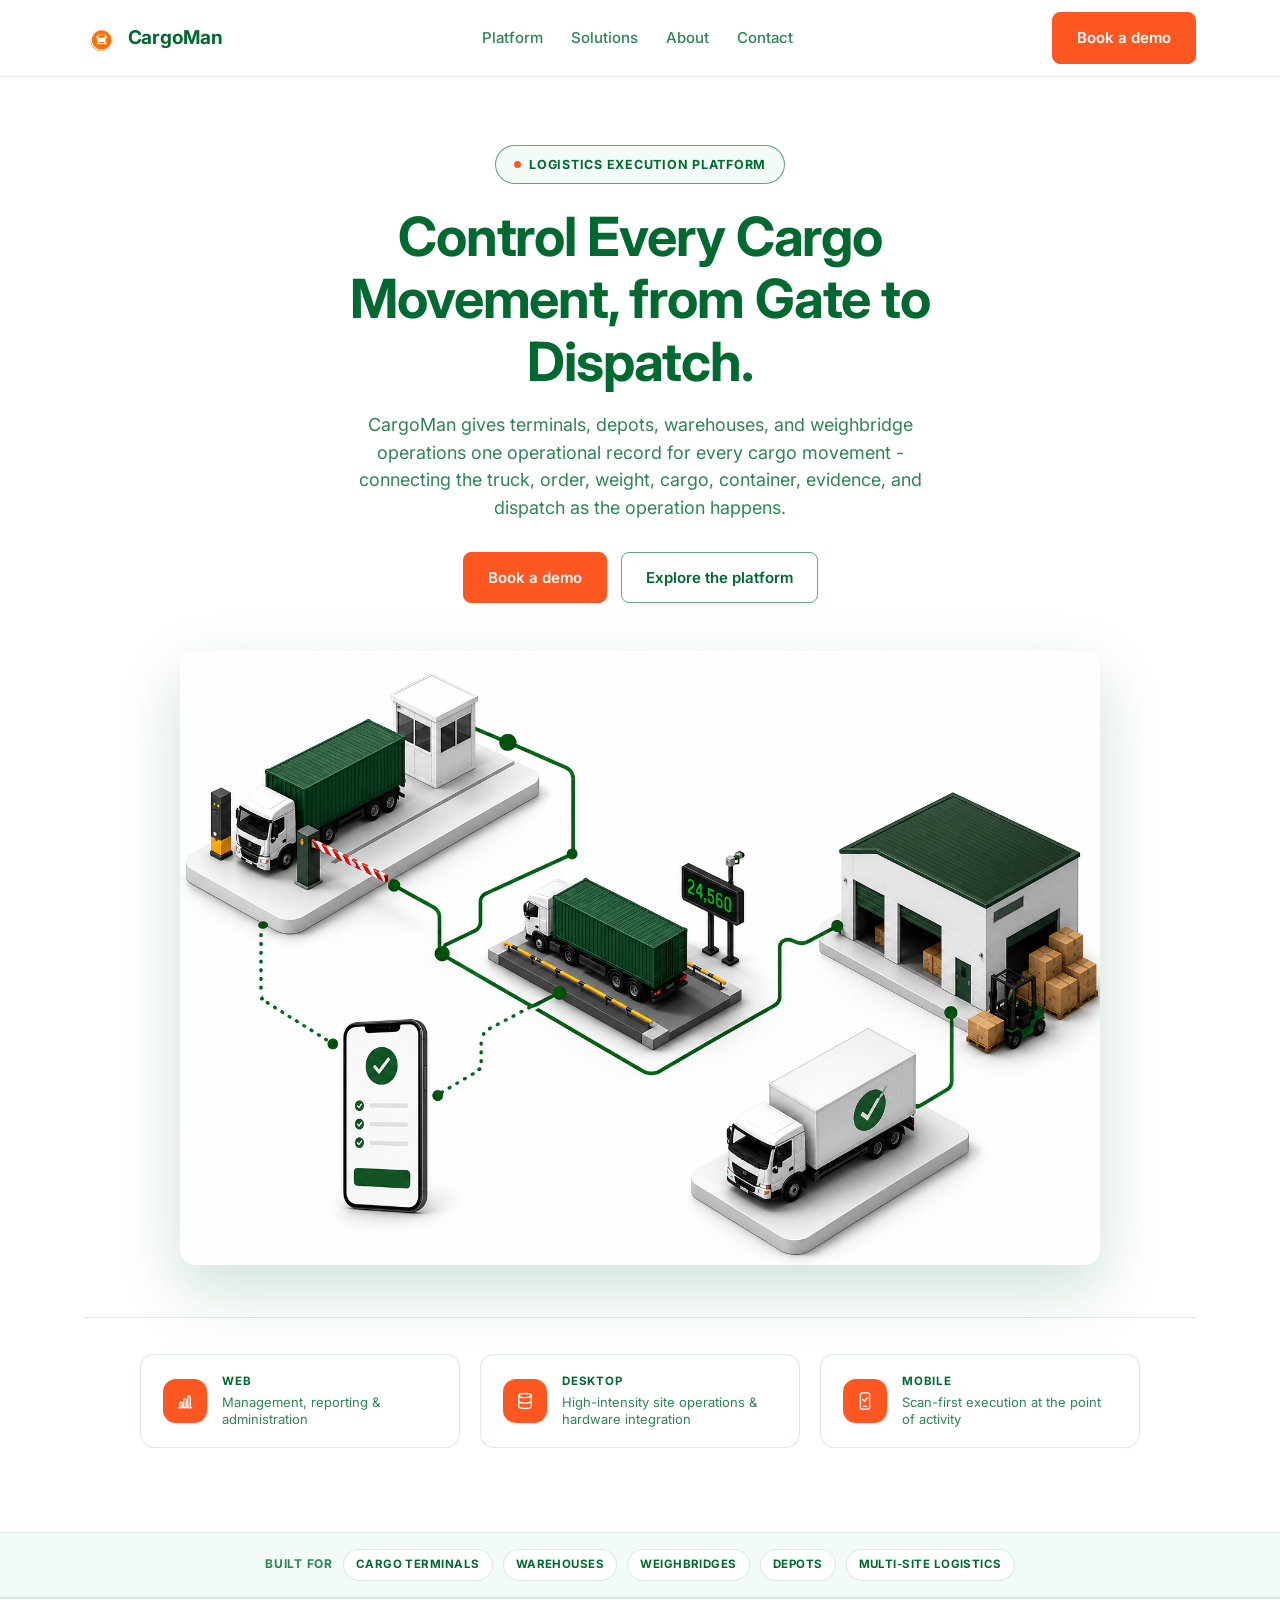
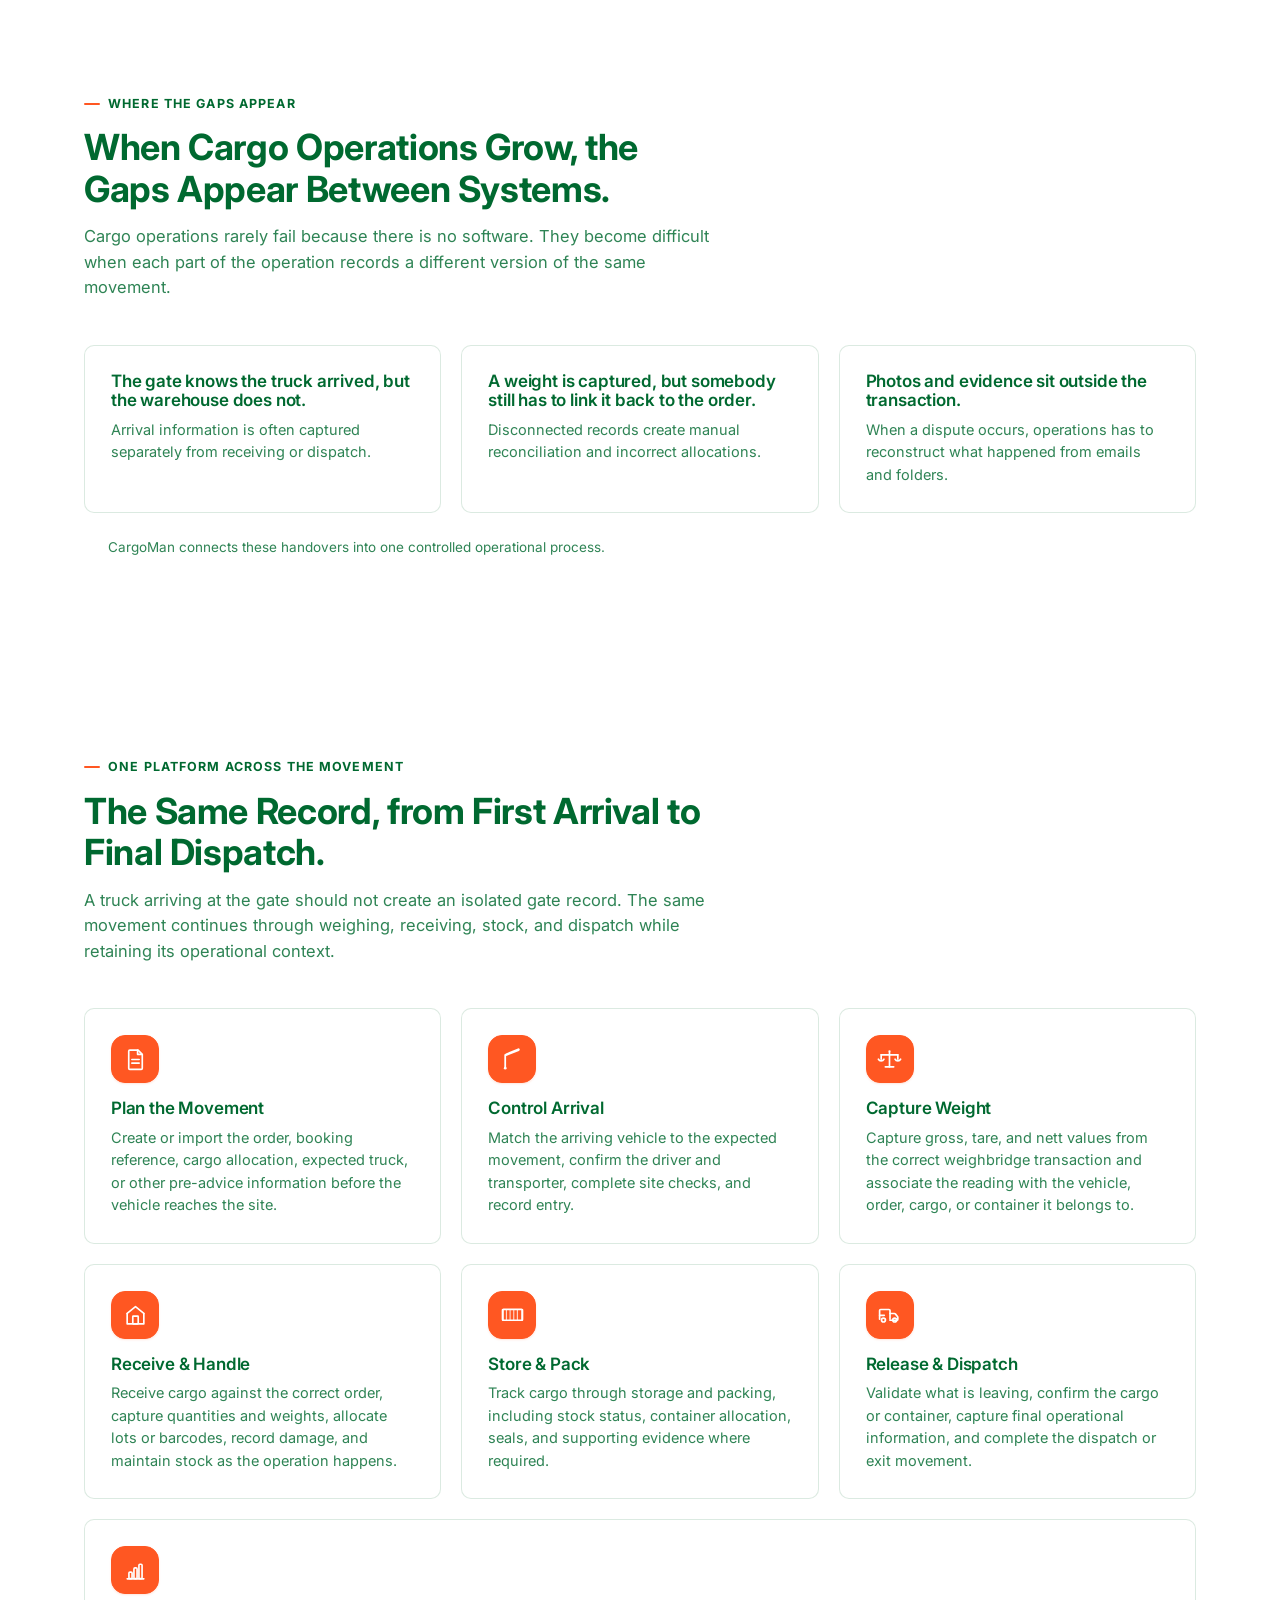
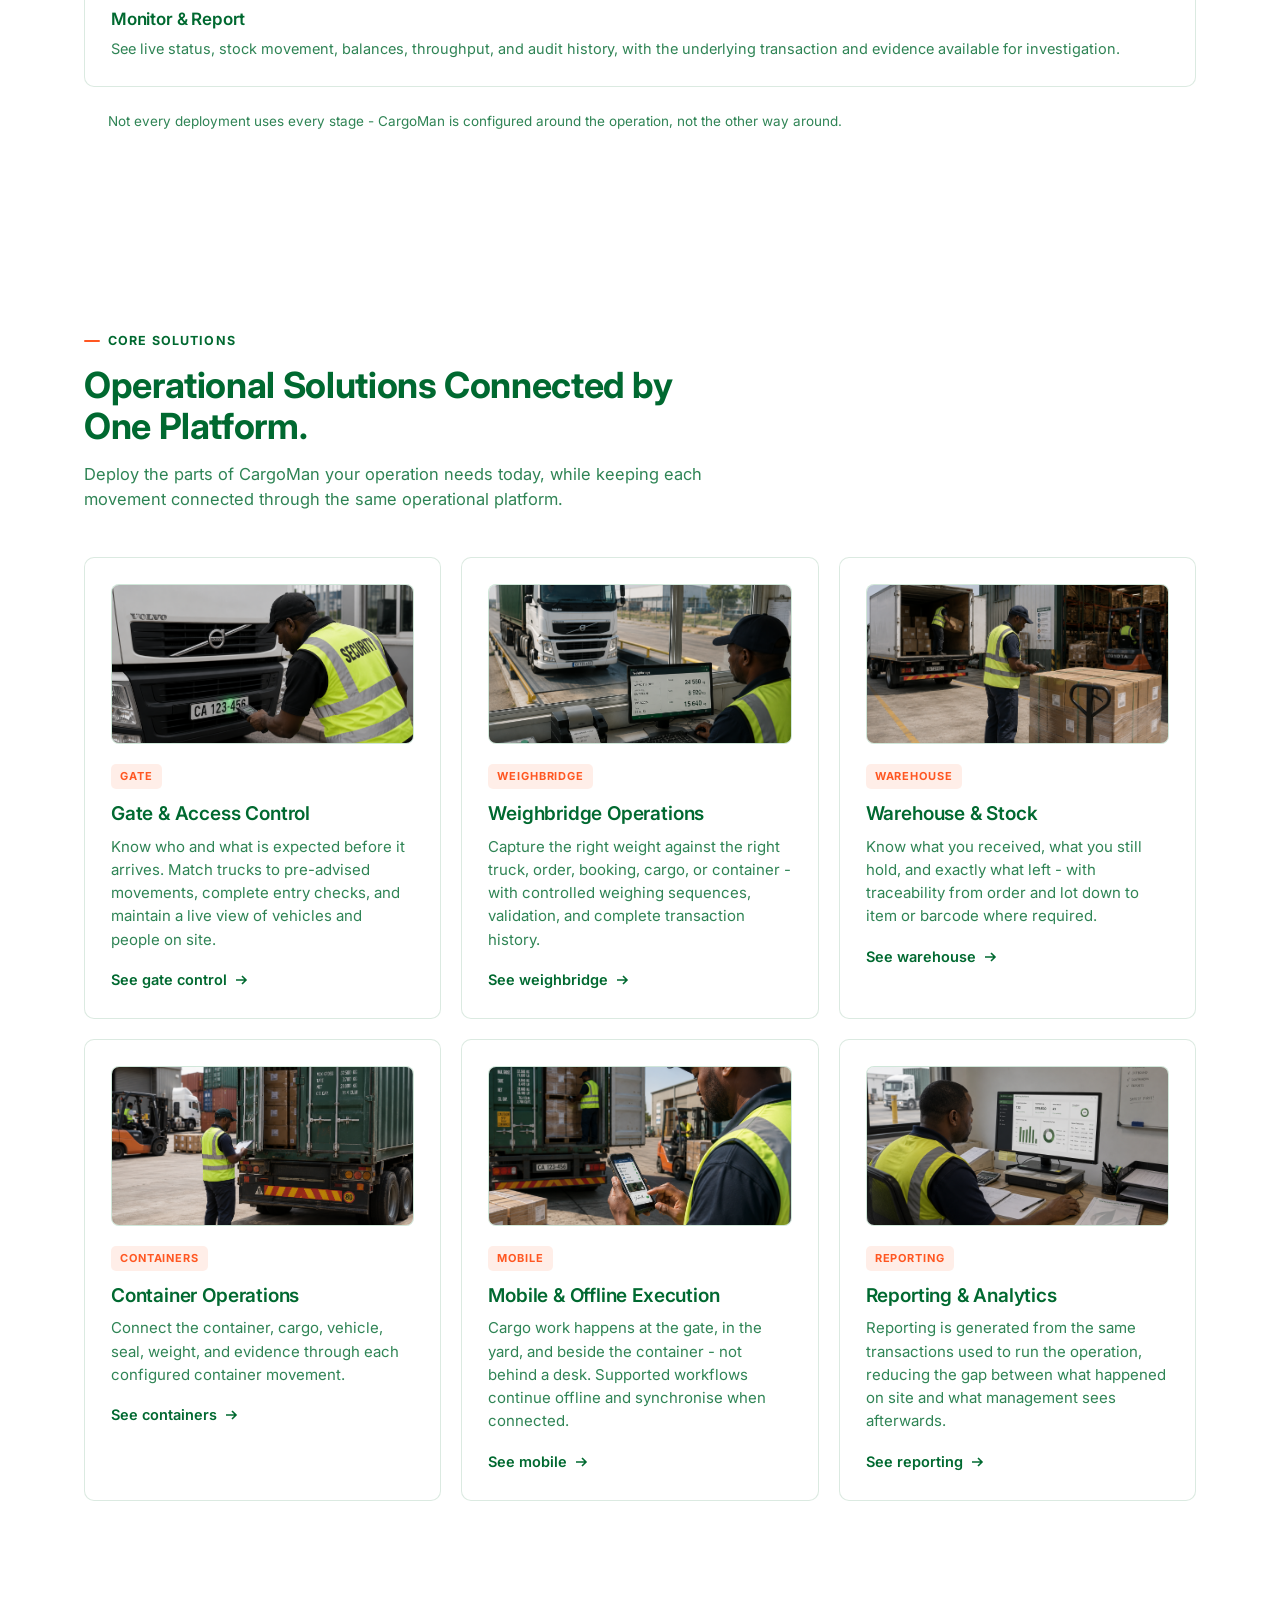
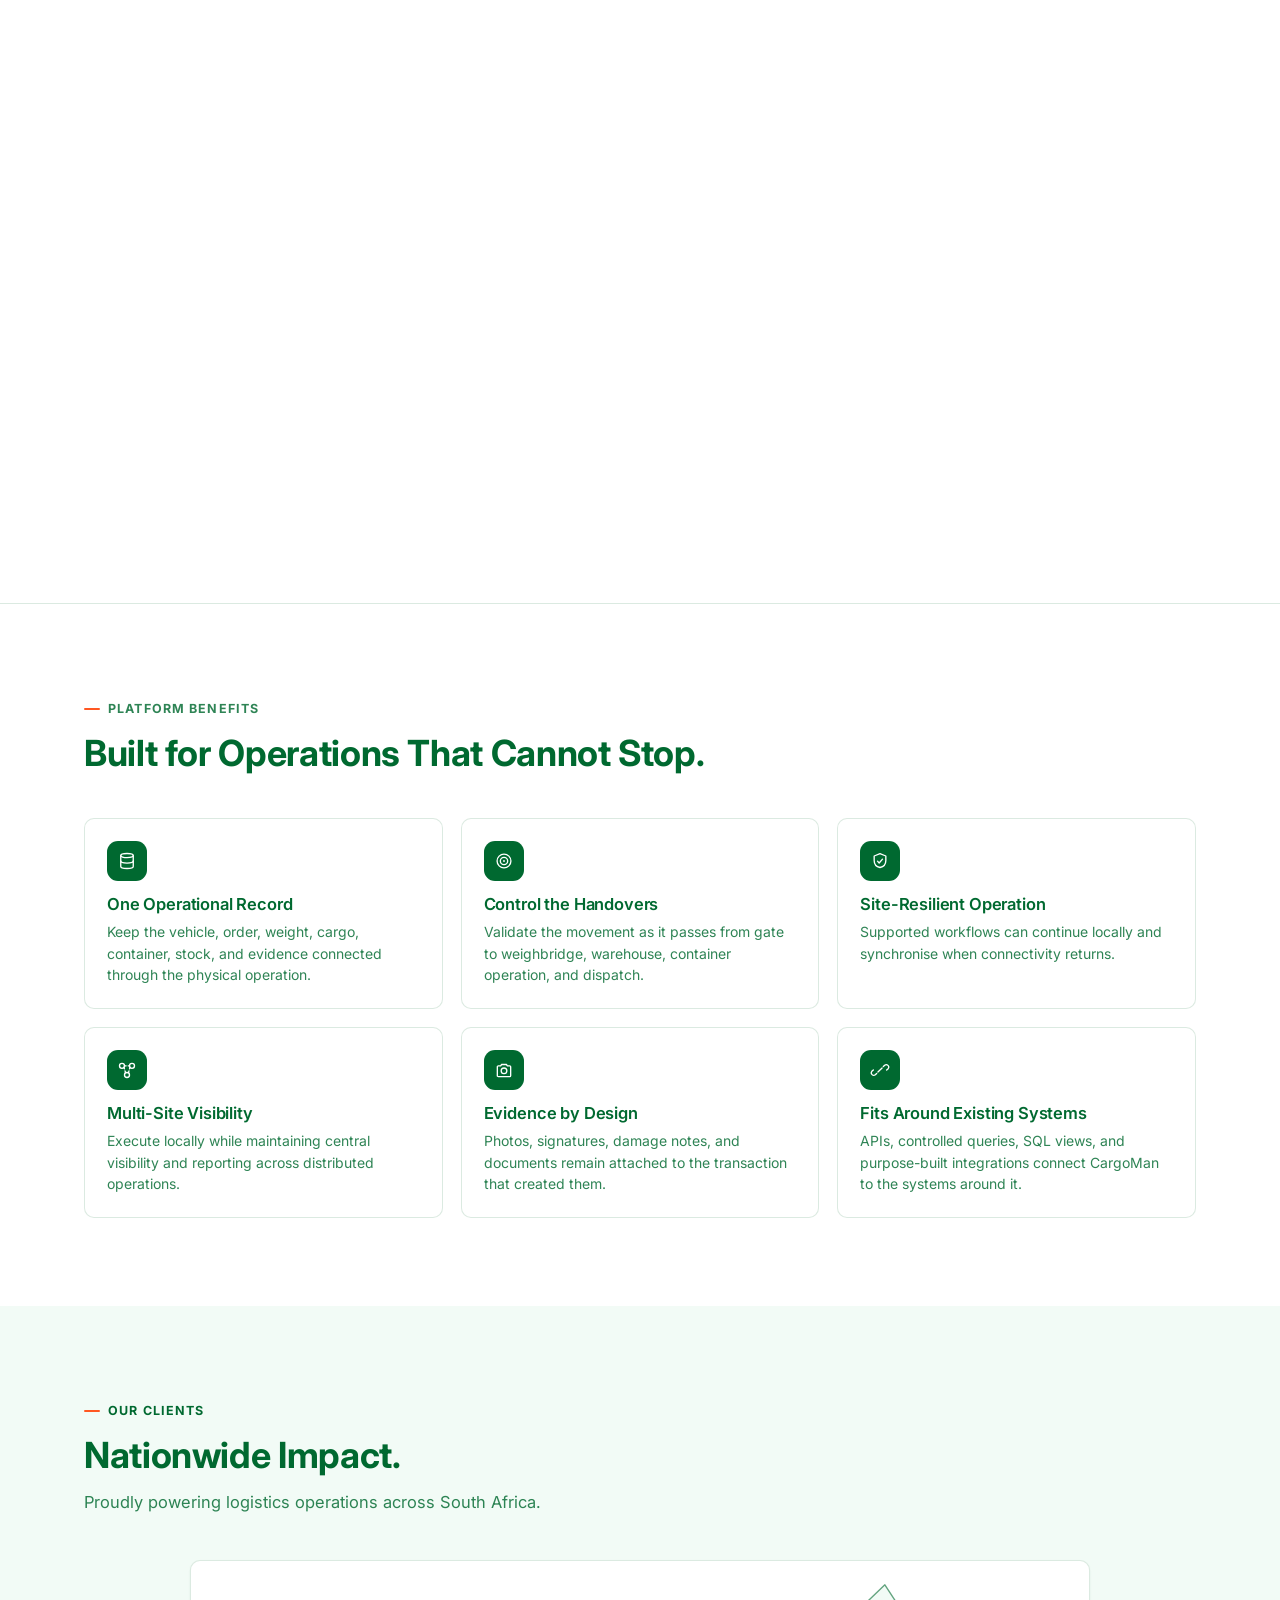
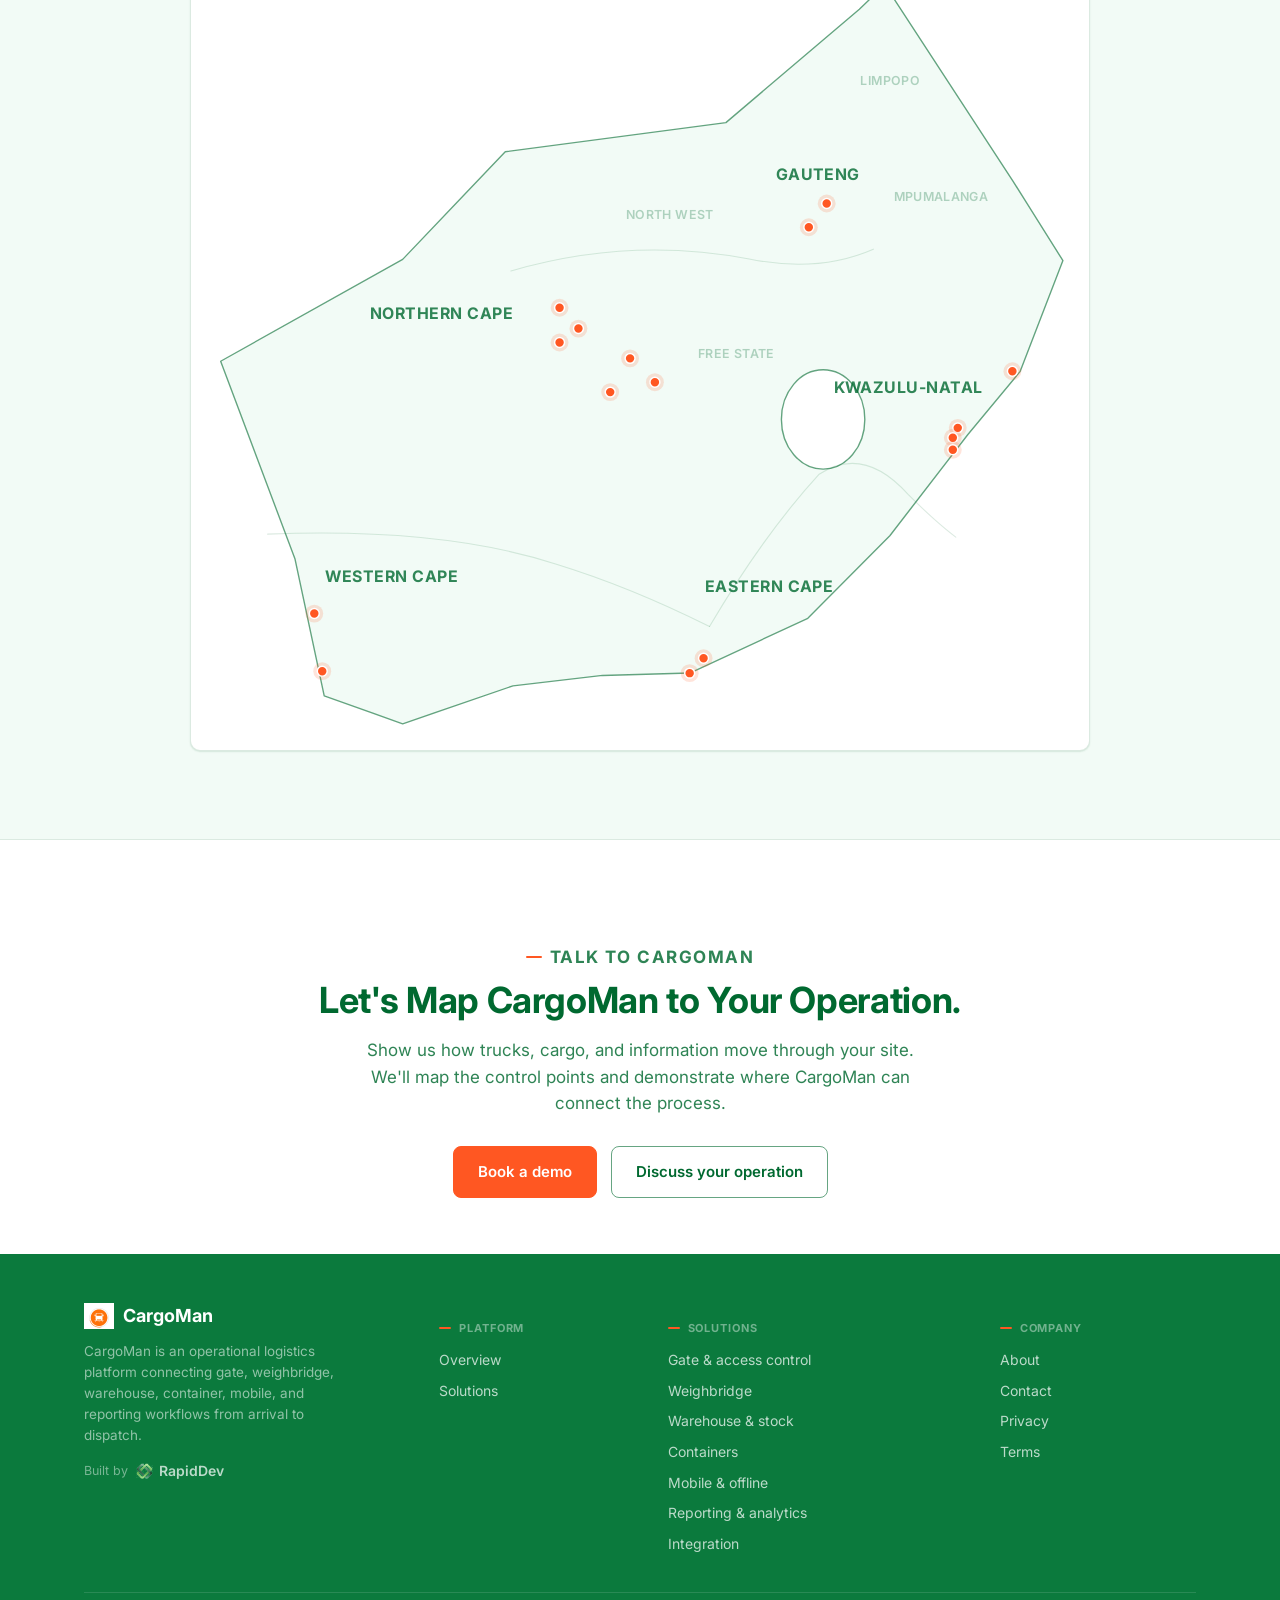
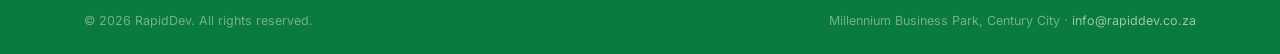
==== commit e37985ca: "Restyle homepage hero to a centered layout, reduce green section tints Boss referenced ctrlfleet.co'" ====
--- a/index.html
+++ b/index.html
@@ -155,20 +155,18 @@
 
   <!-- HERO -->
   <section class="hero">
-    <div class="wrap hero-grid">
-      <div>
-        <p class="eyebrow">Logistics execution platform</p>
-        <h1>Control Every Cargo Movement, from Gate to Dispatch.</h1>
-        <p class="lede">CargoMan gives terminals, depots, warehouses, and weighbridge operations one operational record for every cargo movement - connecting the truck, order, weight, cargo, container, evidence, and dispatch as the operation happens.</p>
-        <div class="hero-actions">
-          <a href="contact.html" class="btn btn-primary">Book a demo</a>
-          <a href="platform.html" class="btn btn-ghost on-light">Explore the platform</a>
-        </div>
-      </div>
-      <div>
-        <div class="hero-visual">
-          <img class="shot-scene" src="assets/img/screenshots/gate-to-warehouse-workflow.png" alt="Illustration of the CargoMan journey: gate access control, weighbridge capture with a live weight reading, warehouse receiving, and dispatch, connected to a mobile confirmation screen.">
-        </div>
+    <div class="wrap hero-center">
+      <p class="hero-badge">Logistics execution platform</p>
+      <h1>Control Every Cargo Movement, from Gate to Dispatch.</h1>
+      <p class="lede">CargoMan gives terminals, depots, warehouses, and weighbridge operations one operational record for every cargo movement - connecting the truck, order, weight, cargo, container, evidence, and dispatch as the operation happens.</p>
+      <div class="hero-actions">
+        <a href="contact.html" class="btn btn-primary">Book a demo</a>
+        <a href="platform.html" class="btn btn-ghost on-light">Explore the platform</a>
+      </div>
+    </div>
+    <div class="wrap">
+      <div class="hero-visual-full">
+        <img class="shot-scene" src="assets/img/screenshots/gate-to-warehouse-workflow.png" alt="Illustration of the CargoMan journey: gate access control, weighbridge capture with a live weight reading, warehouse receiving, and dispatch, connected to a mobile confirmation screen.">
       </div>
     </div>
     <div class="wrap">
@@ -201,7 +199,7 @@
   </div>
 
   <!-- OPERATIONAL GAPS -->
-  <section class="manifest section-tint">
+  <section class="manifest" style="border-top:1px solid var(--border);">
     <div class="wrap">
       <div class="section-head">
         <p class="eyebrow">Where the gaps appear</p>
@@ -314,7 +312,7 @@
   </section>
 
   <!-- TRACEABILITY & EVIDENCE -->
-  <section class="section section-tint">
+  <section class="section" style="border-top:1px solid var(--border);">
     <div class="wrap split">
       <div>
         <p class="eyebrow">Traceability &amp; evidence</p>
--- a/assets/styles.css
+++ b/assets/styles.css
@@ -213,6 +213,21 @@
 .hero h1{ color: var(--dark); }
 .hero .lede{ margin-top: 18px; font-size: 18px; color: var(--text-soft); max-width: 52ch; }
 .hero-actions{ display: flex; gap: 14px; flex-wrap: wrap; margin-top: 30px; }
+
+/* Centered hero variant: badge + headline + copy + actions stacked and
+   centered, with the product image full-width below rather than beside. */
+.hero-center{ max-width: 760px; margin: 0 auto; text-align: center; }
+.hero-badge{
+  display: inline-flex; align-items: center; gap: 8px;
+  font-size: 12.5px; font-weight: 700; letter-spacing: 0.06em; text-transform: uppercase;
+  color: var(--dark); background: var(--offwhite); border: 1px solid var(--border-strong);
+  padding: 9px 18px; border-radius: 999px; margin-bottom: 22px;
+}
+.hero-badge::before{ content:""; width: 7px; height: 7px; border-radius: 50%; background: var(--orange); flex: 0 0 auto; }
+.hero-center .lede{ margin-left: auto; margin-right: auto; }
+.hero-center .hero-actions{ justify-content: center; }
+.hero-visual-full{ max-width: 920px; margin: 48px auto 0; }
+.hero-visual-full img{ width: 100%; }
 .hero-foot{
   display: flex; justify-content: center; gap: 20px; flex-wrap: wrap;
   margin-top: 52px; padding-top: 36px; border-top: 1px solid var(--border);
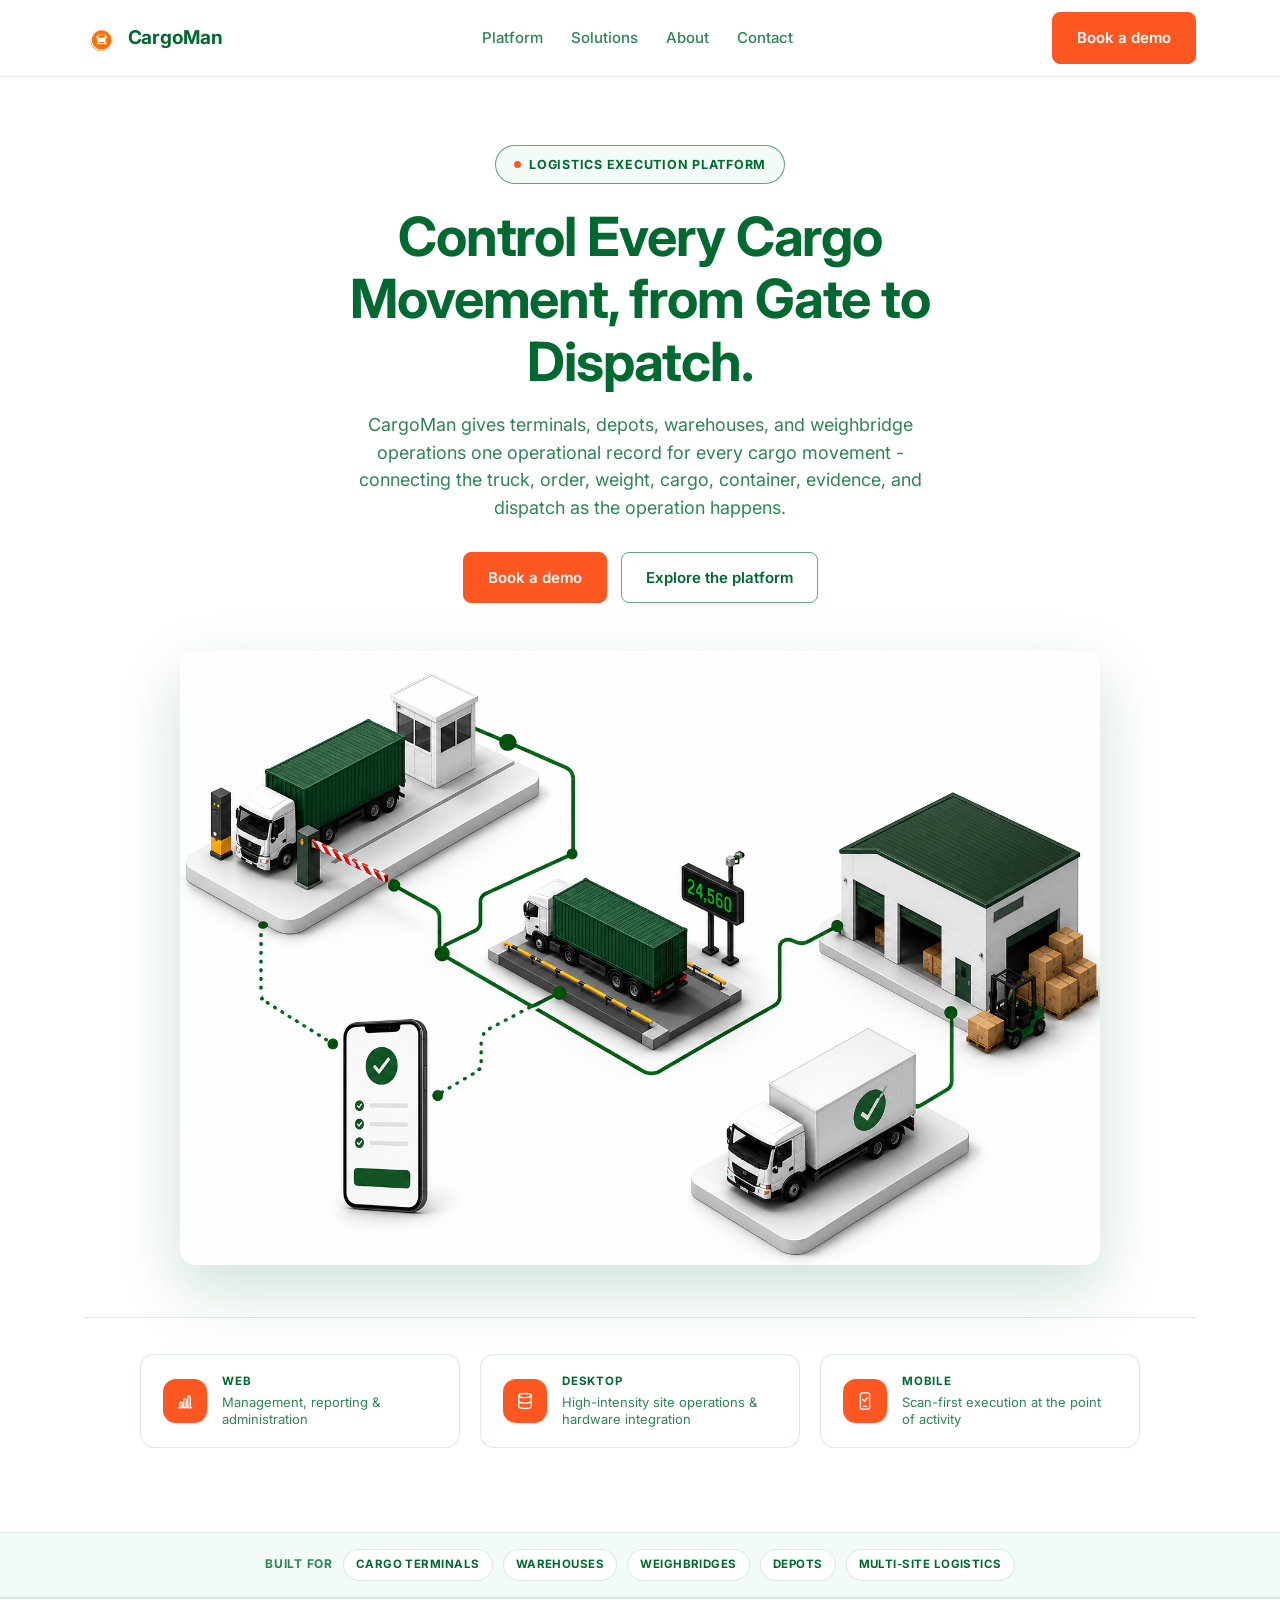
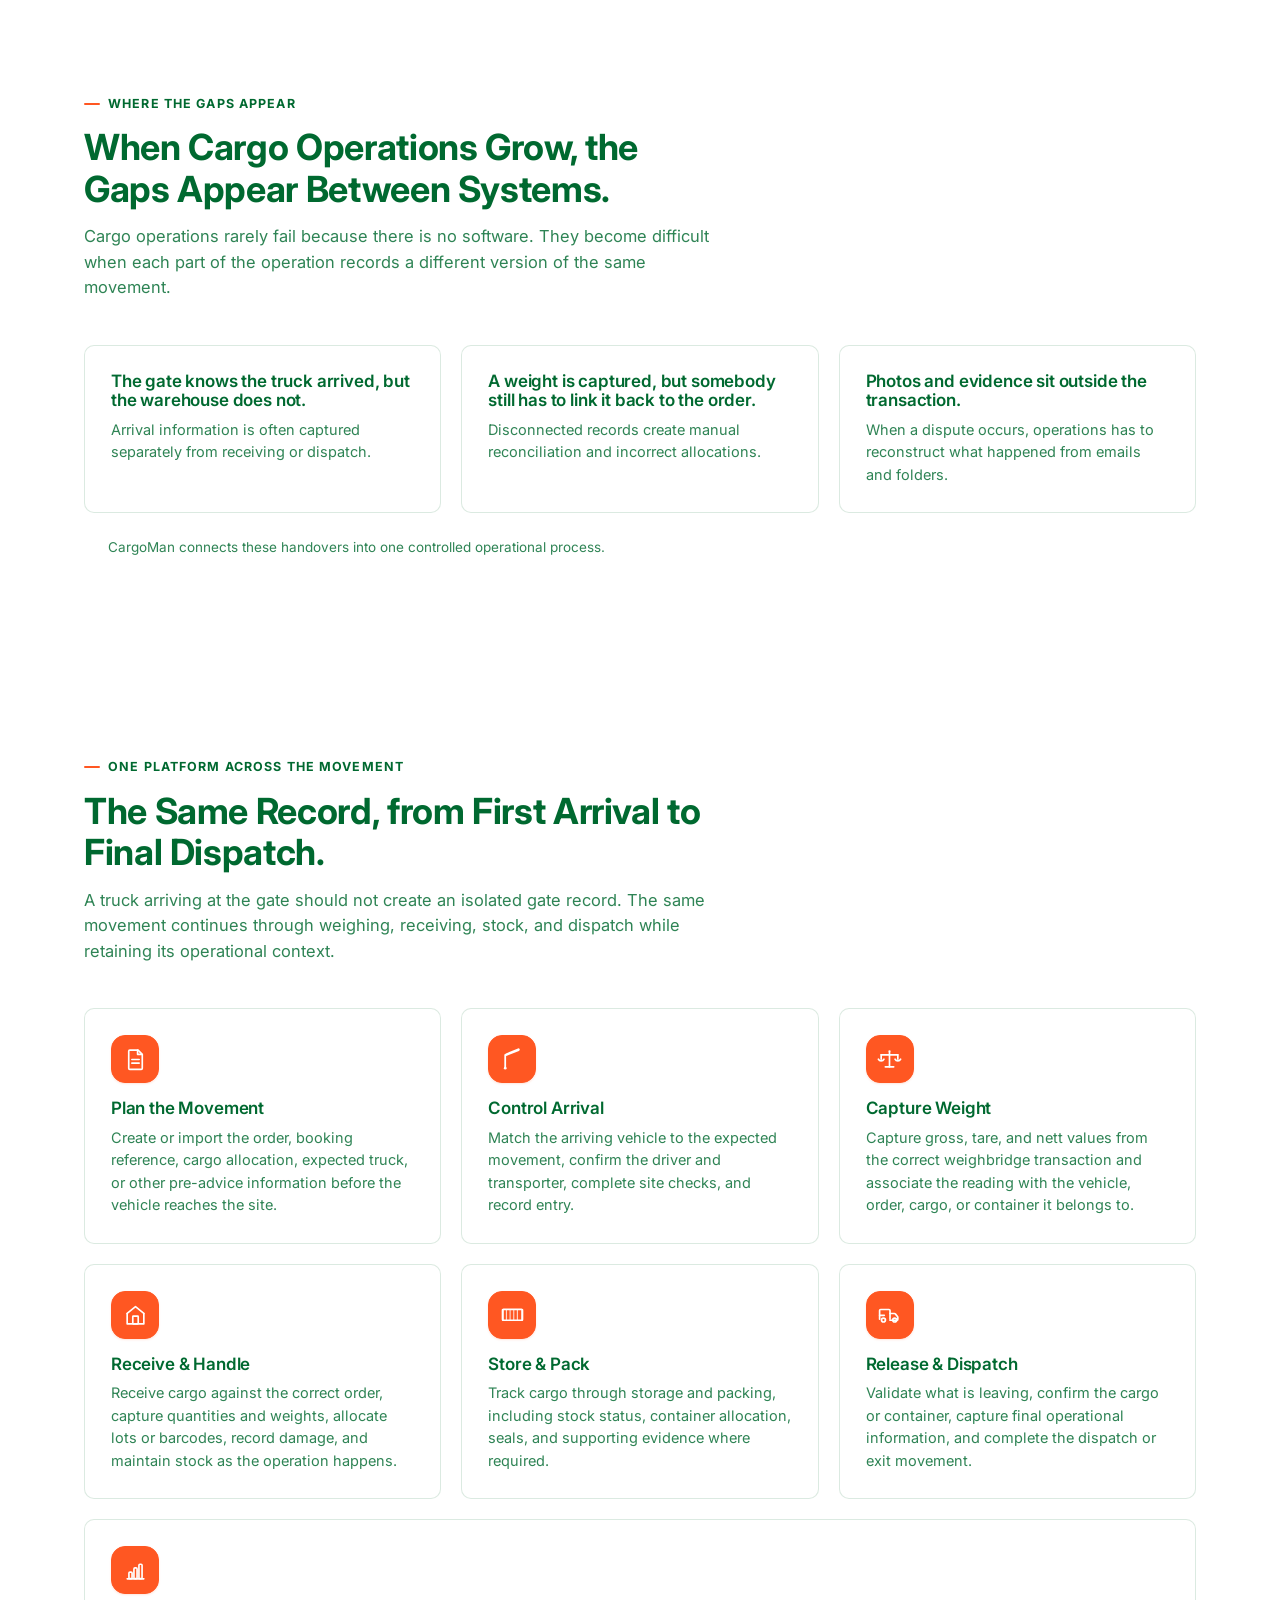
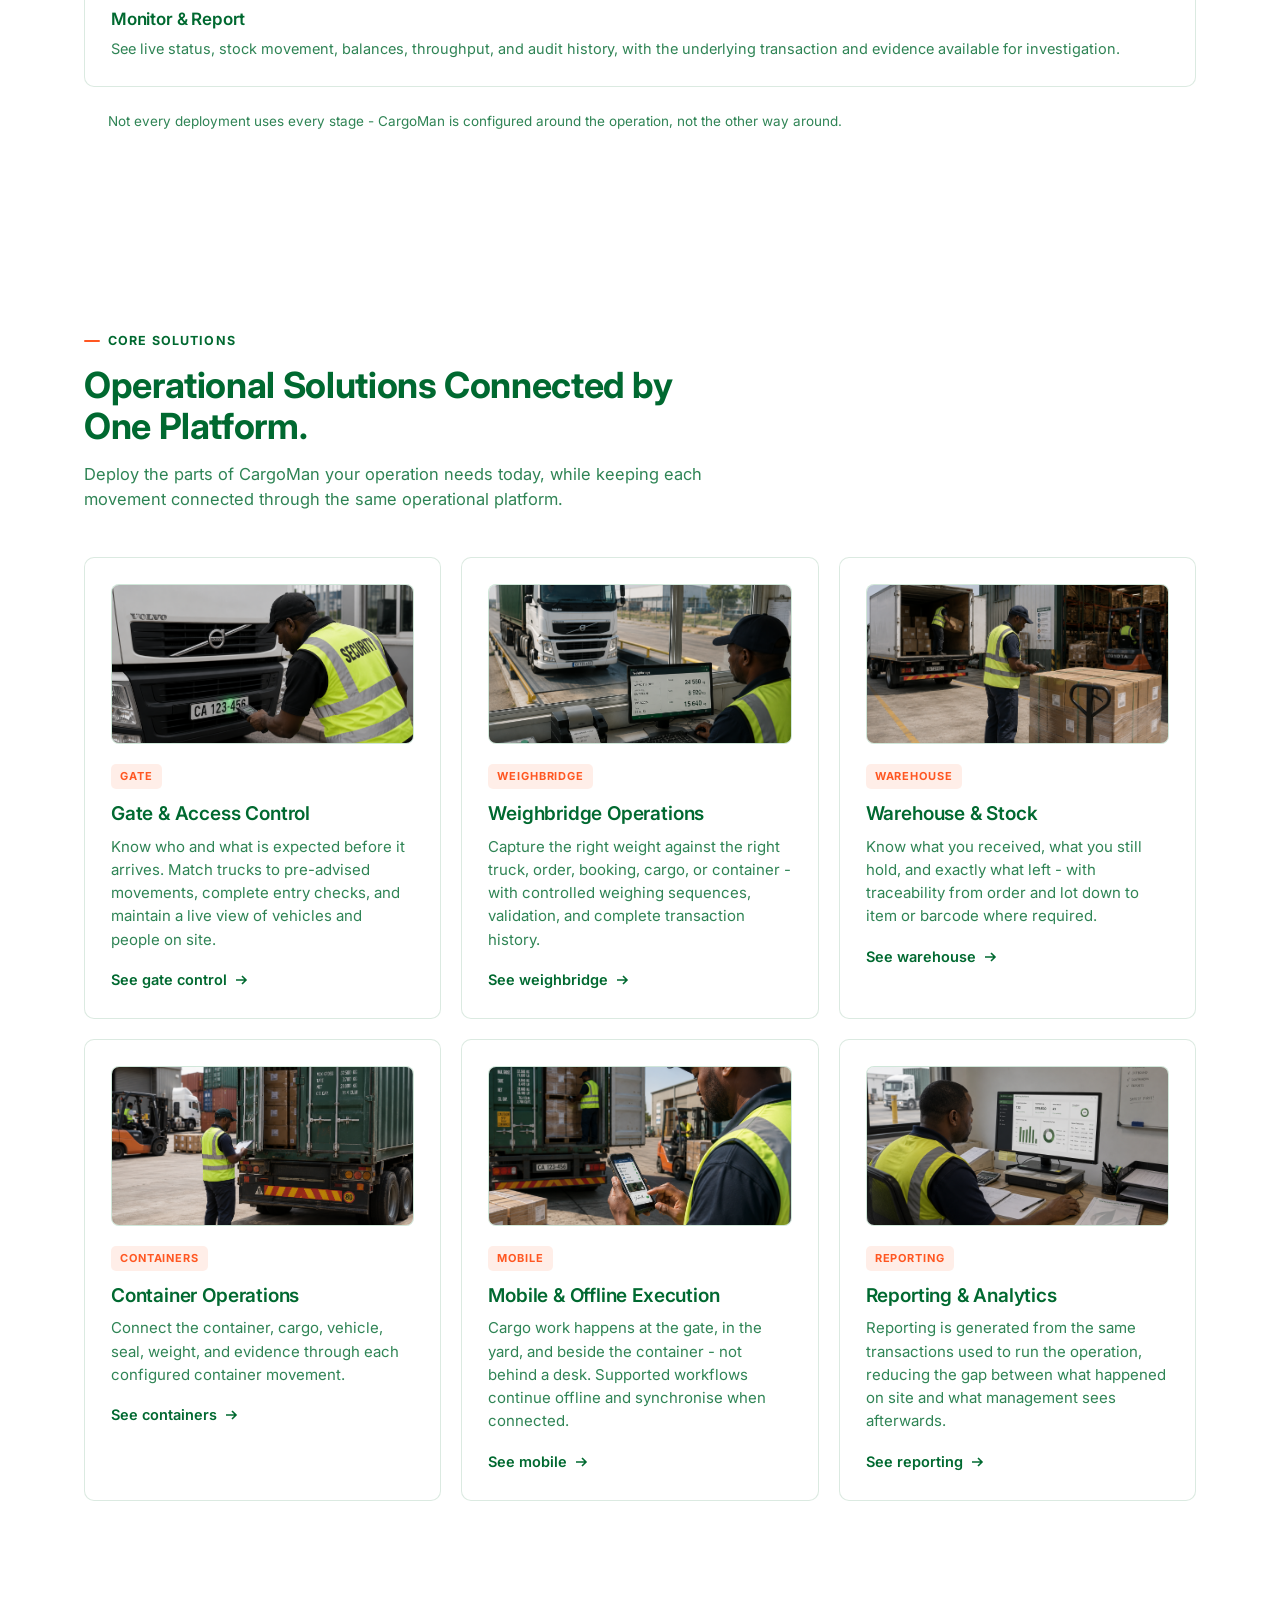
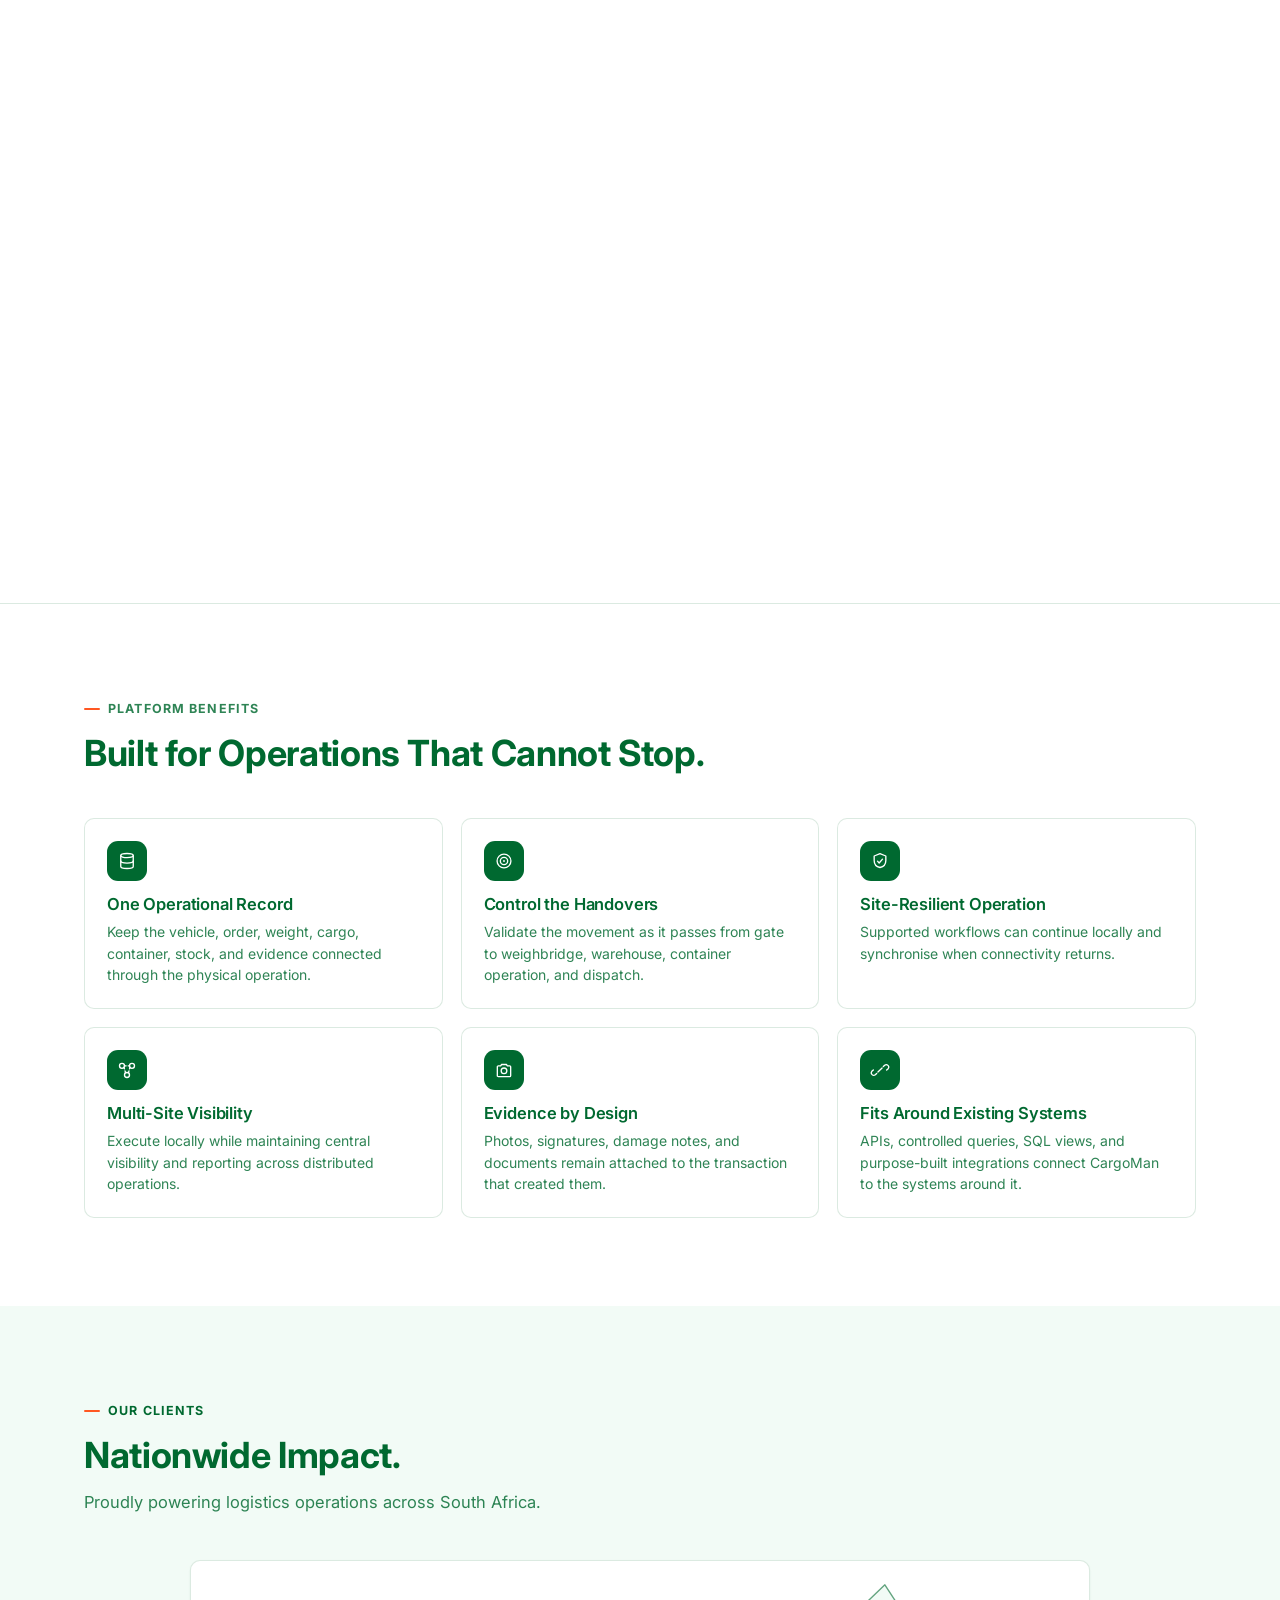
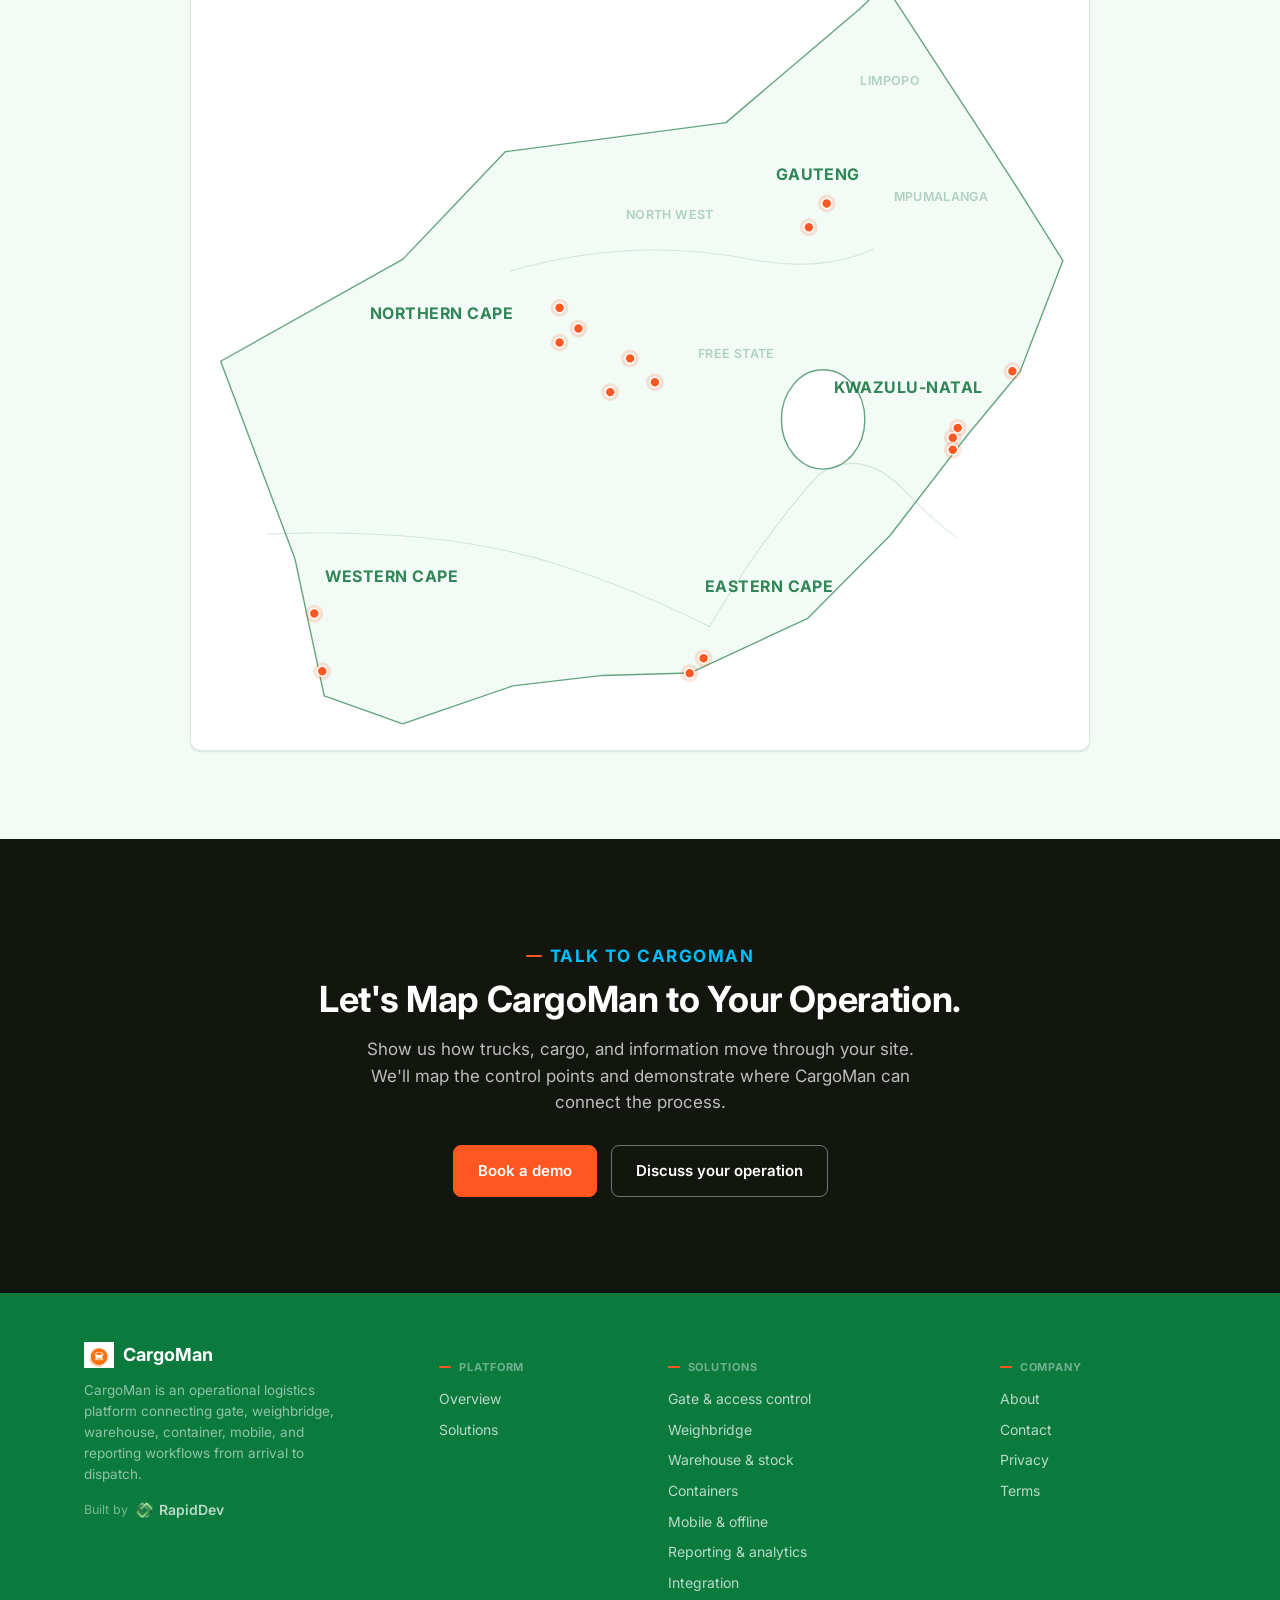
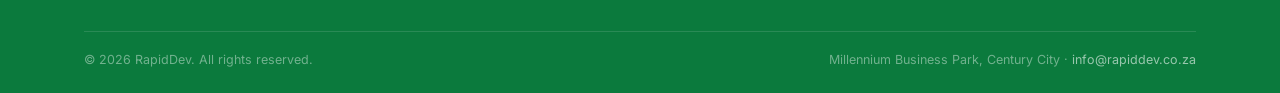
==== commit 0f2fb8f3: "Give the final CTA a black background, matching CtrlFleet's contrast style Adds one new token, --nea" ====
--- a/index.html
+++ b/index.html
@@ -412,12 +412,12 @@
   <!-- FINAL CTA -->
   <section class="final-cta">
     <div class="wrap">
-      <p class="eyebrow" style="justify-content:center;">Talk to CargoMan</p>
+      <p class="eyebrow on-dark" style="justify-content:center;">Talk to CargoMan</p>
       <h2>Let's Map CargoMan to Your Operation.</h2>
       <p>Show us how trucks, cargo, and information move through your site. We'll map the control points and demonstrate where CargoMan can connect the process.</p>
       <div class="hero-actions">
         <a href="contact.html" class="btn btn-primary">Book a demo</a>
-        <a href="solutions.html" class="btn btn-ghost on-light">Discuss your operation</a>
+        <a href="solutions.html" class="btn btn-ghost">Discuss your operation</a>
       </div>
     </div>
   </section>
--- a/assets/styles.css
+++ b/assets/styles.css
@@ -24,6 +24,9 @@
   --footer-bg:  #0B7A3D;  /* derived — richer/brighter than --green-deep so the
                               footer reads as the brand green rather than a
                               near-black slab; still ~5.4:1 with white text */
+  --near-black: #12160f;  /* new — sparing dark contrast section (final CTA only),
+                              a soft black with a whisper of green so it still
+                              feels part of the palette rather than generic */
 
   --dark:   var(--green-deep);  /* headings, nav, borders, large UI */
   --ink:    var(--green-deep);  /* footer / skip-link background, prominent labels */
@@ -504,12 +507,11 @@
    Final CTA
    ============================================================ */
 .final-cta{
-  background: var(--white);
-  color: var(--dark); text-align: center; padding: 88px 0 56px;
-  border-top: 1px solid var(--border);
-}
-.final-cta h2{ color: var(--dark); margin-top: 10px; }
-.final-cta p{ max-width: 52ch; margin: 16px auto 0; color: var(--text-soft); font-size: 17px; }
+  background: var(--near-black);
+  color: #fff; text-align: center; padding: 88px 0 96px;
+}
+.final-cta h2{ color: #fff; margin-top: 10px; }
+.final-cta p{ max-width: 52ch; margin: 16px auto 0; color: rgba(255,255,255,0.72); font-size: 17px; }
 .final-cta .hero-actions{ justify-content: center; }
 
 /* ============================================================
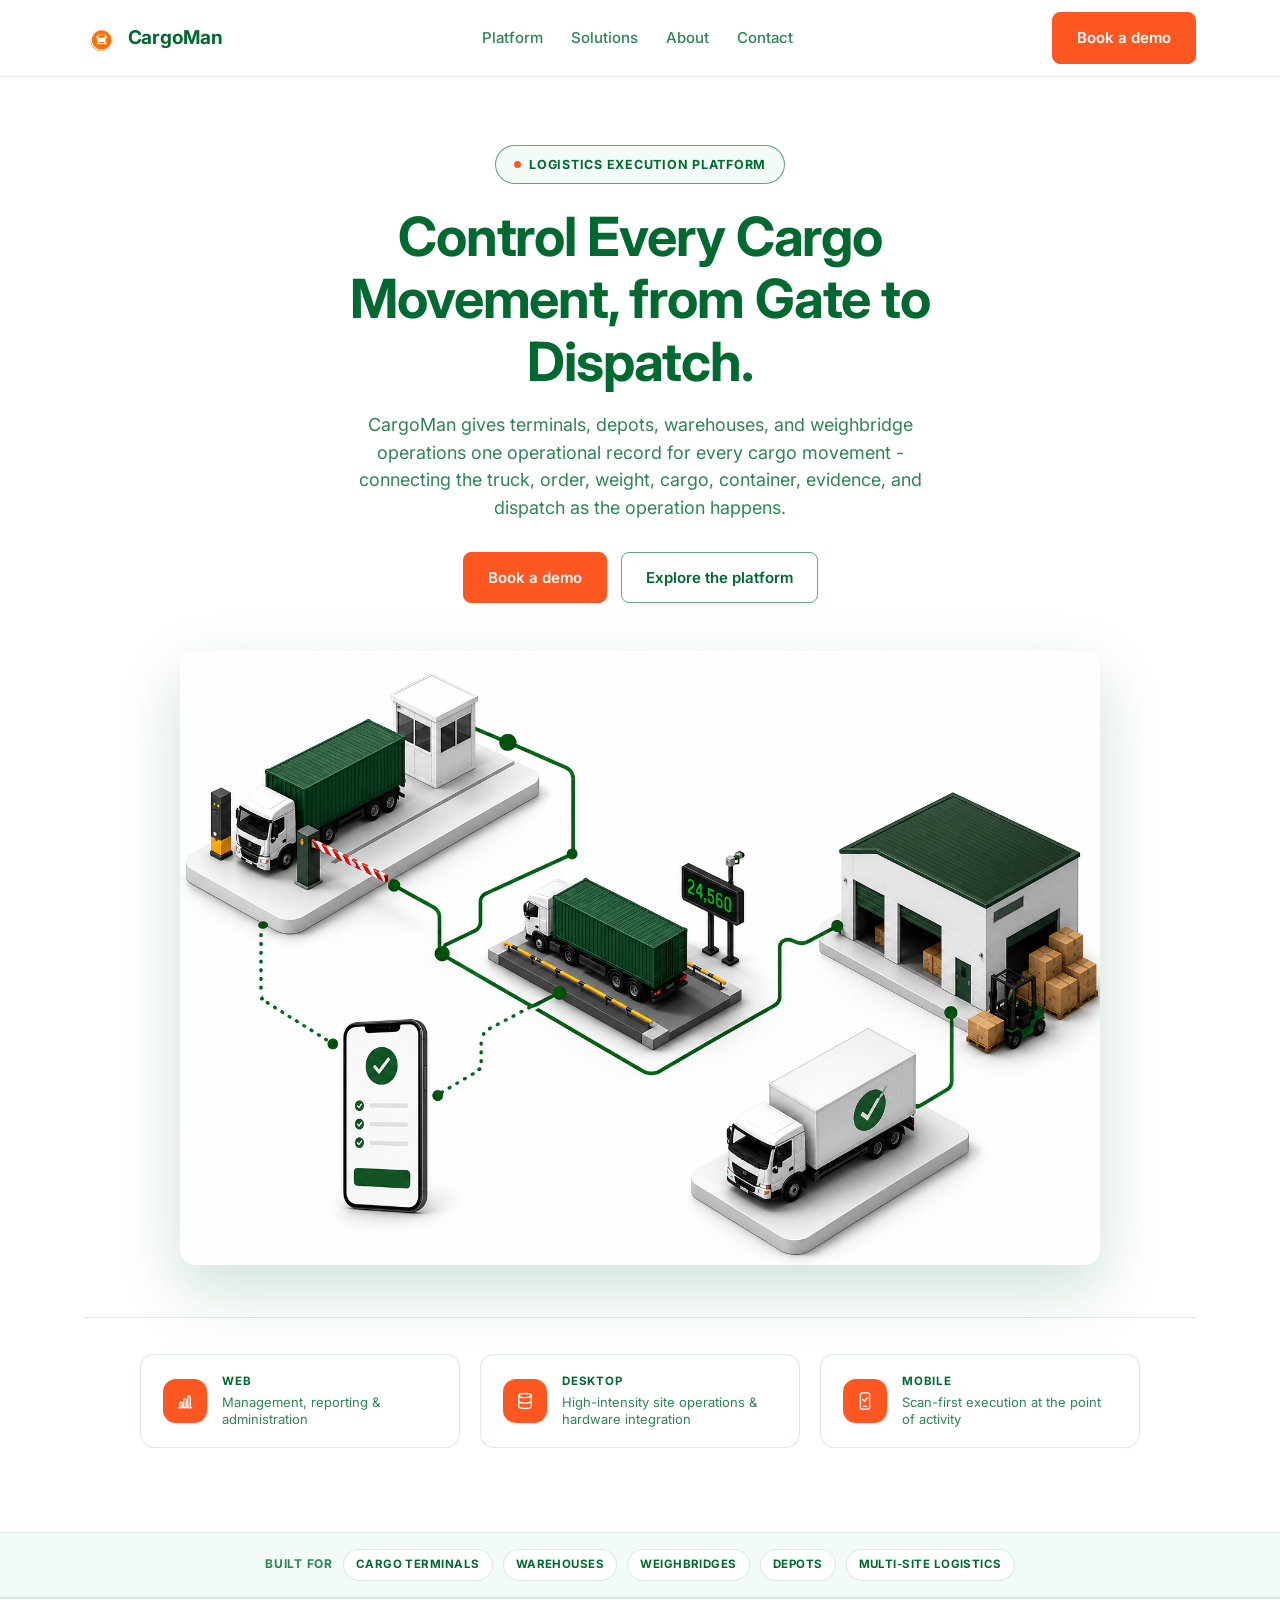
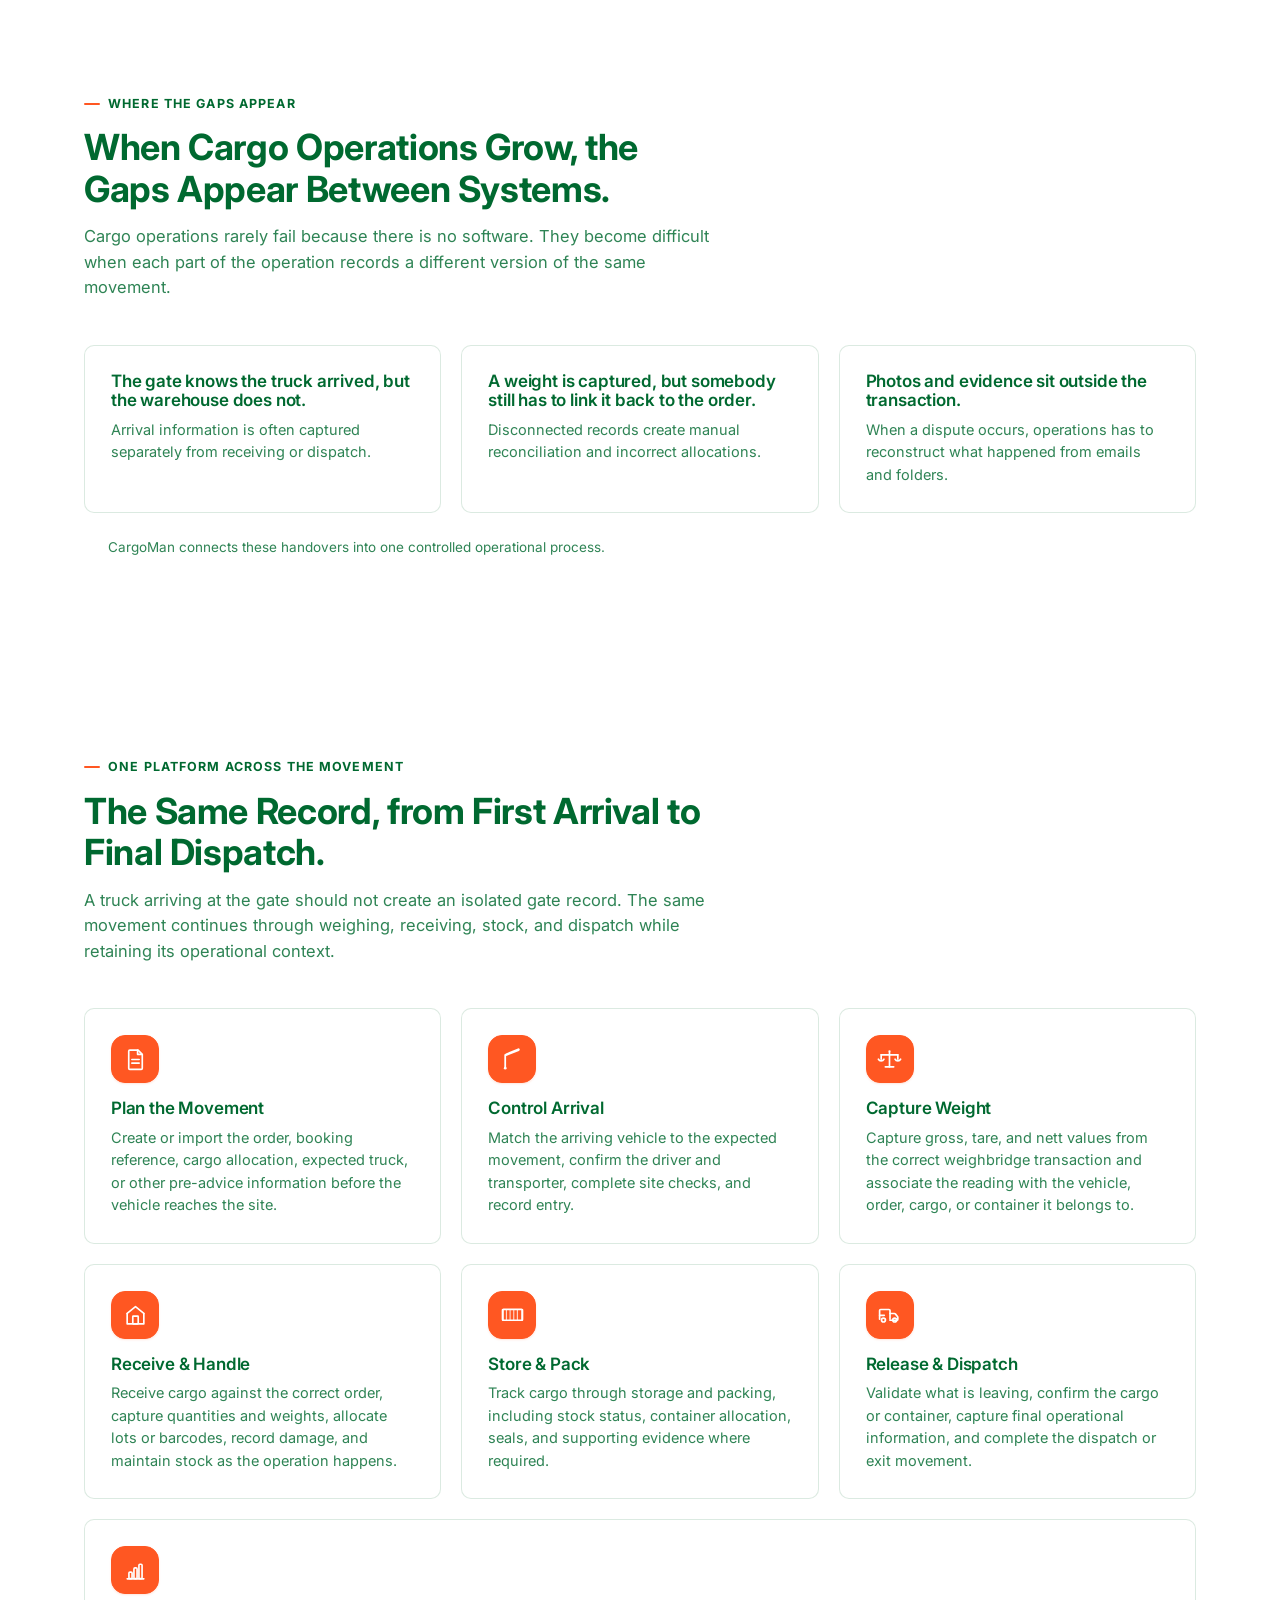
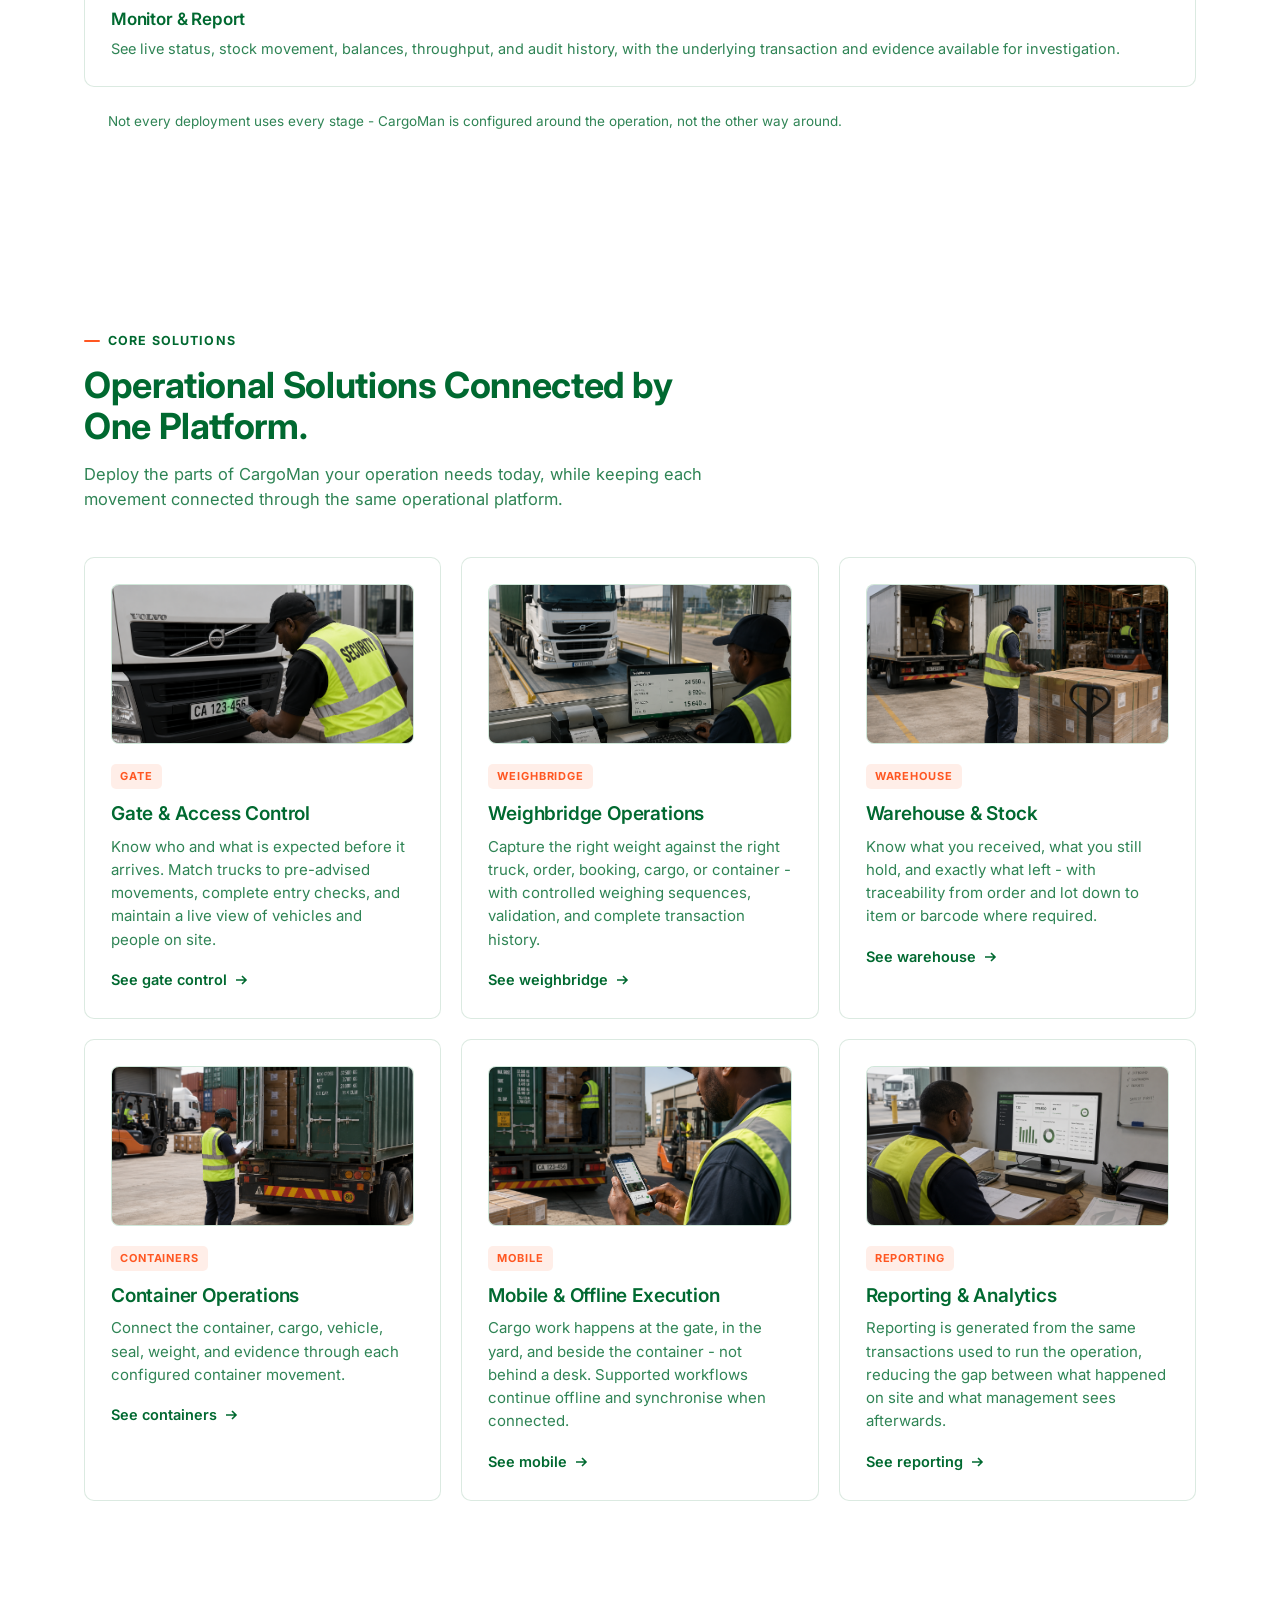
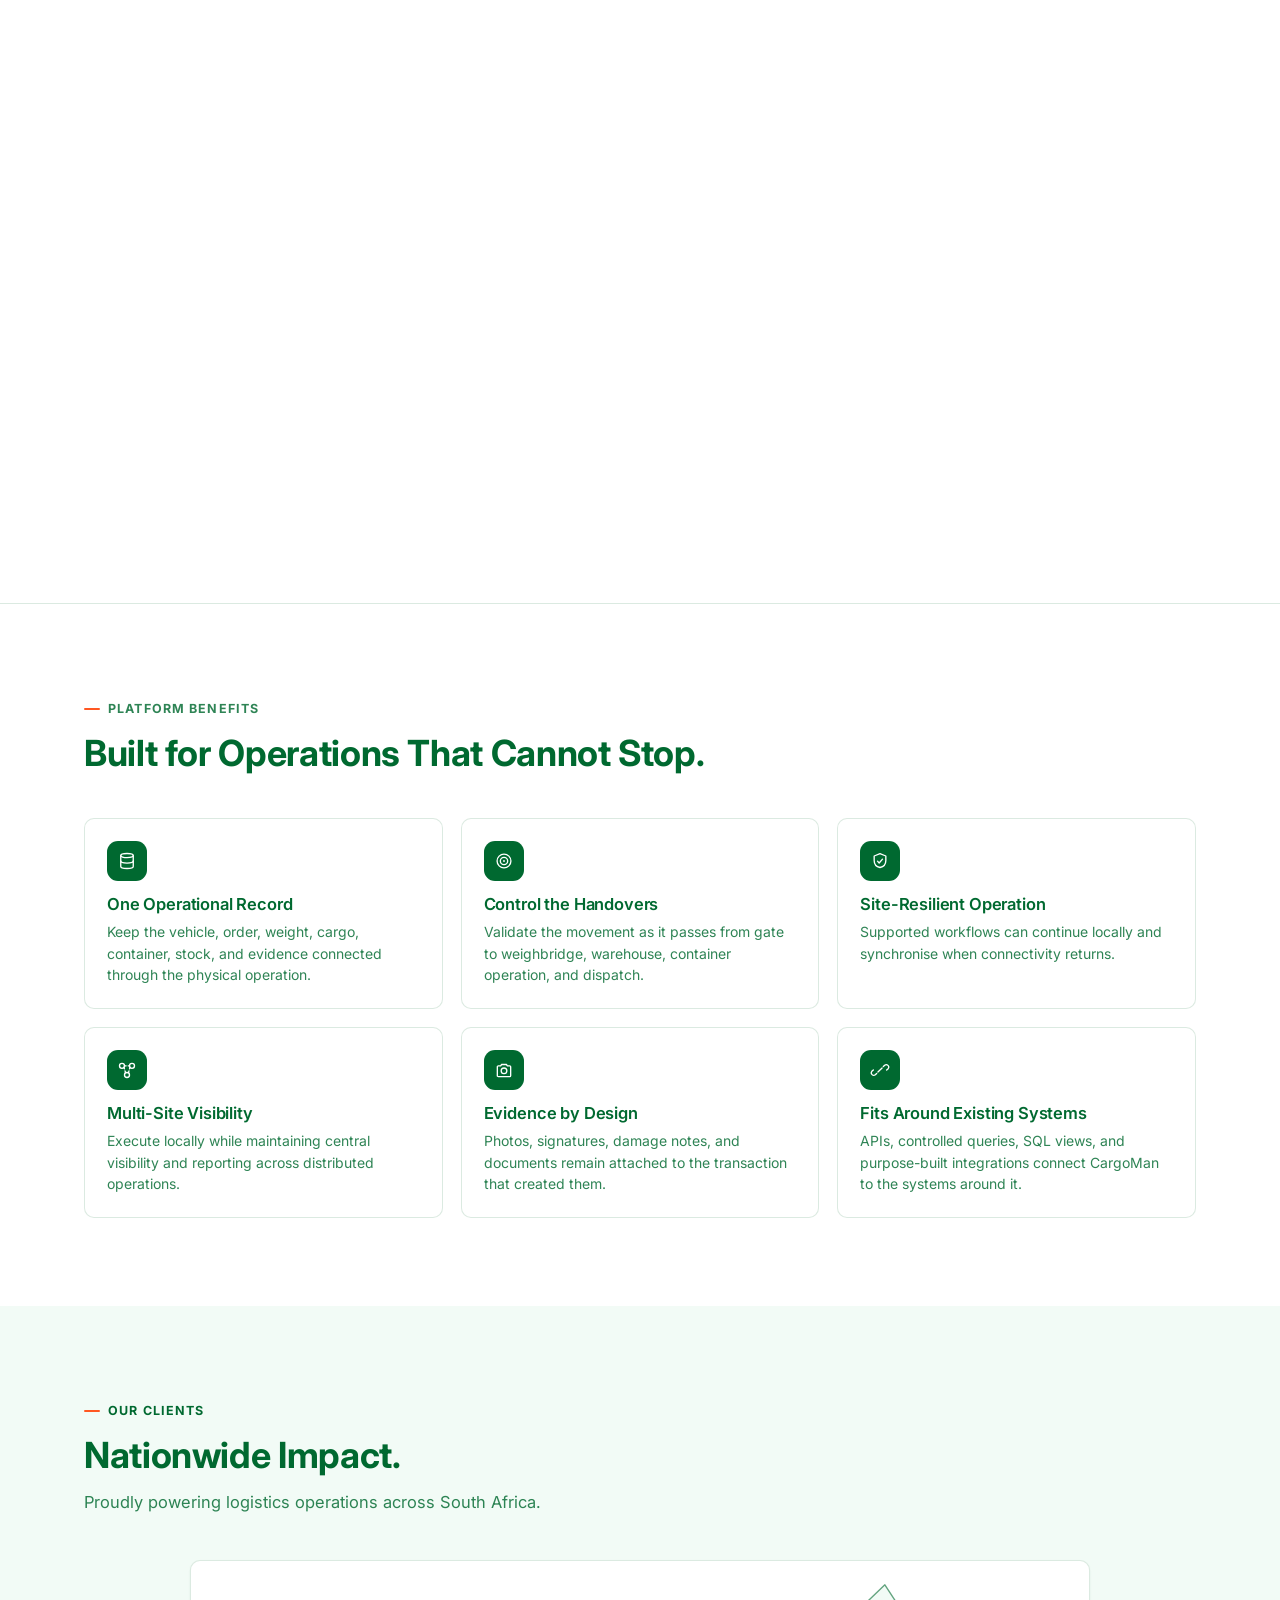
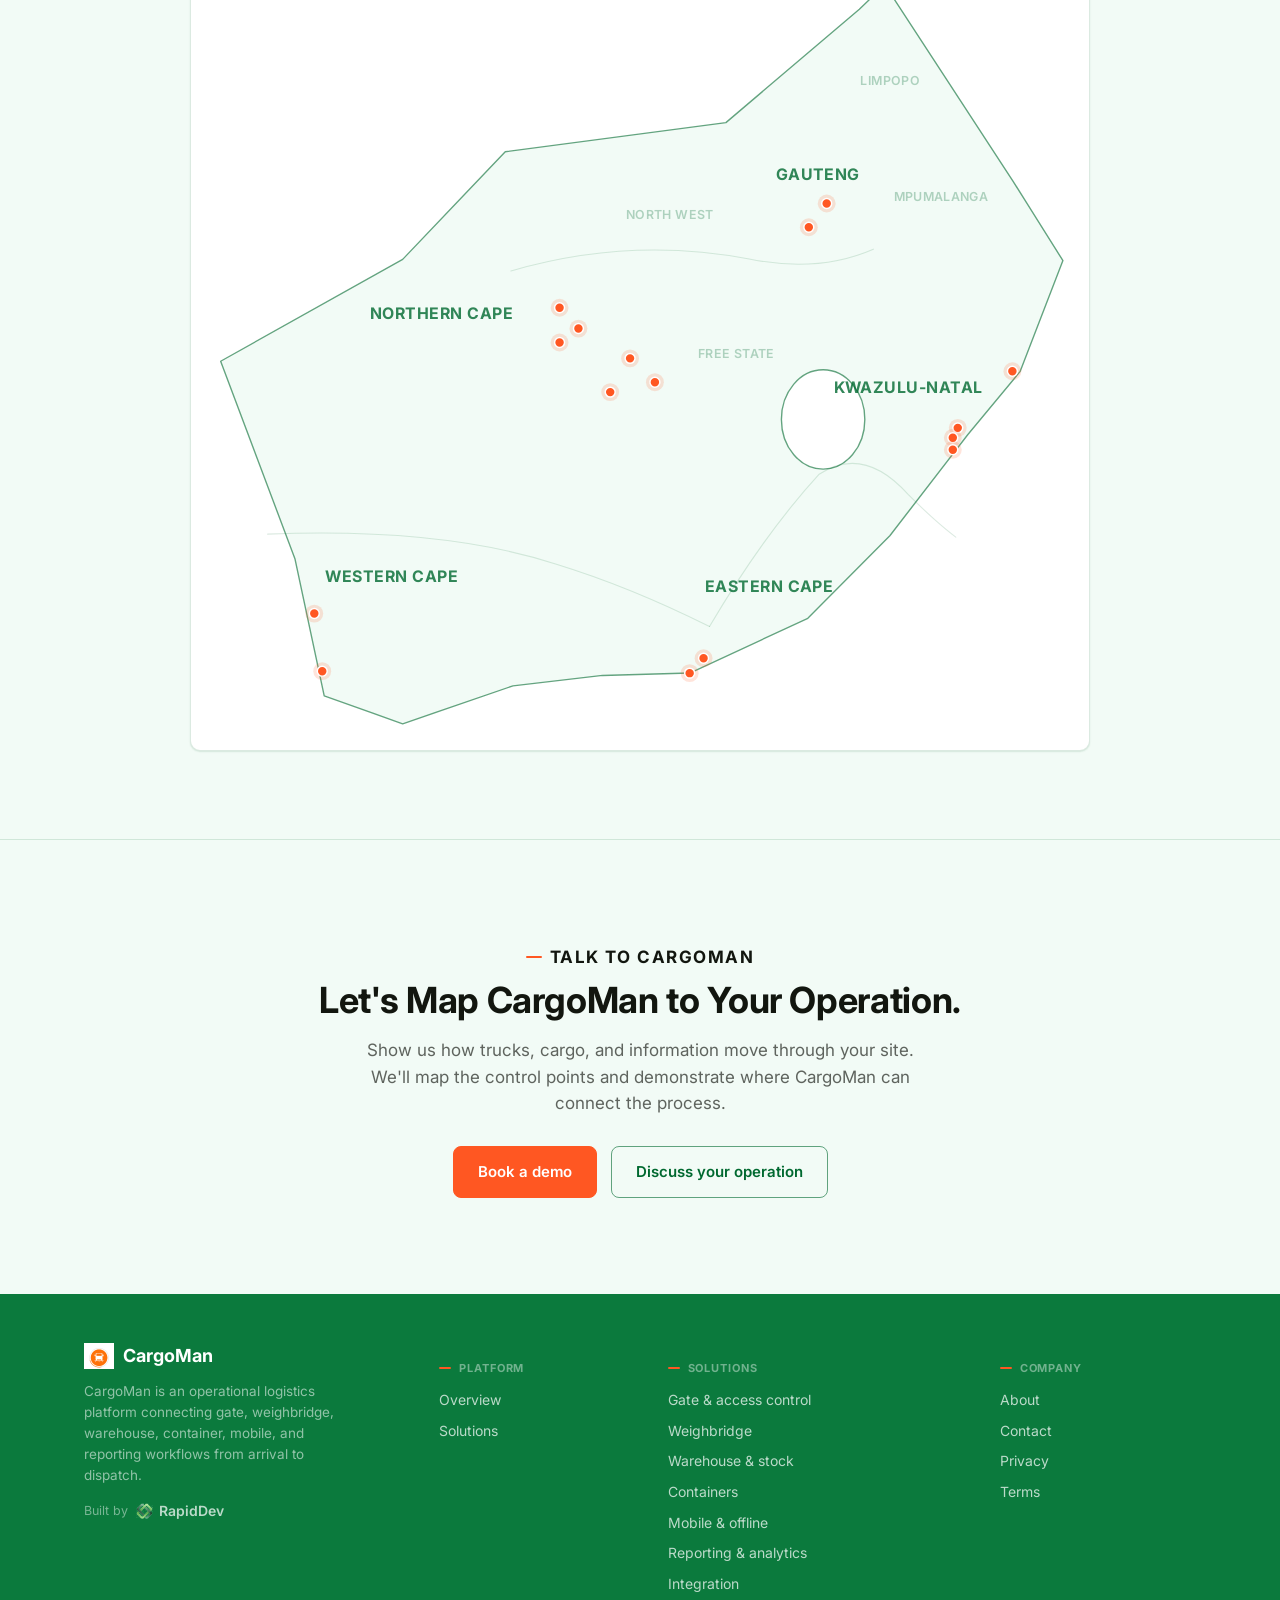
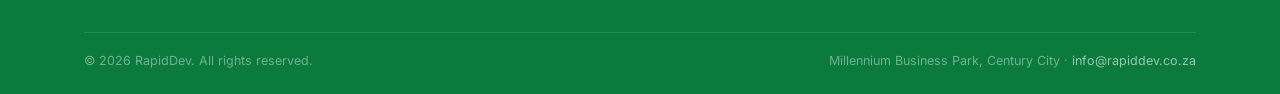
==== commit 18d1dd37: "Correct the final CTA: off-white background, black text, no blue Previous commit put a black backgro" ====
--- a/index.html
+++ b/index.html
@@ -412,12 +412,12 @@
   <!-- FINAL CTA -->
   <section class="final-cta">
     <div class="wrap">
-      <p class="eyebrow on-dark" style="justify-content:center;">Talk to CargoMan</p>
+      <p class="eyebrow" style="justify-content:center;">Talk to CargoMan</p>
       <h2>Let's Map CargoMan to Your Operation.</h2>
       <p>Show us how trucks, cargo, and information move through your site. We'll map the control points and demonstrate where CargoMan can connect the process.</p>
       <div class="hero-actions">
         <a href="contact.html" class="btn btn-primary">Book a demo</a>
-        <a href="solutions.html" class="btn btn-ghost">Discuss your operation</a>
+        <a href="solutions.html" class="btn btn-ghost on-light">Discuss your operation</a>
       </div>
     </div>
   </section>
--- a/assets/styles.css
+++ b/assets/styles.css
@@ -24,9 +24,10 @@
   --footer-bg:  #0B7A3D;  /* derived — richer/brighter than --green-deep so the
                               footer reads as the brand green rather than a
                               near-black slab; still ~5.4:1 with white text */
-  --near-black: #12160f;  /* new — sparing dark contrast section (final CTA only),
-                              a soft black with a whisper of green so it still
-                              feels part of the palette rather than generic */
+  --near-black: #12160f;  /* new — black text on the final CTA's off-white
+                              background (not a dark section bg); a soft black
+                              with a whisper of green so it still feels part
+                              of the palette rather than generic */
 
   --dark:   var(--green-deep);  /* headings, nav, borders, large UI */
   --ink:    var(--green-deep);  /* footer / skip-link background, prominent labels */
@@ -507,11 +508,13 @@
    Final CTA
    ============================================================ */
 .final-cta{
-  background: var(--near-black);
-  color: #fff; text-align: center; padding: 88px 0 96px;
-}
-.final-cta h2{ color: #fff; margin-top: 10px; }
-.final-cta p{ max-width: 52ch; margin: 16px auto 0; color: rgba(255,255,255,0.72); font-size: 17px; }
+  background: var(--offwhite);
+  color: var(--near-black); text-align: center; padding: 88px 0 96px;
+  border-top: 1px solid var(--border);
+}
+.final-cta h2{ color: var(--near-black); margin-top: 10px; }
+.final-cta p{ max-width: 52ch; margin: 16px auto 0; color: rgba(18,22,15,0.66); font-size: 17px; }
+.final-cta .eyebrow{ color: var(--near-black); }
 .final-cta .hero-actions{ justify-content: center; }
 
 /* ============================================================
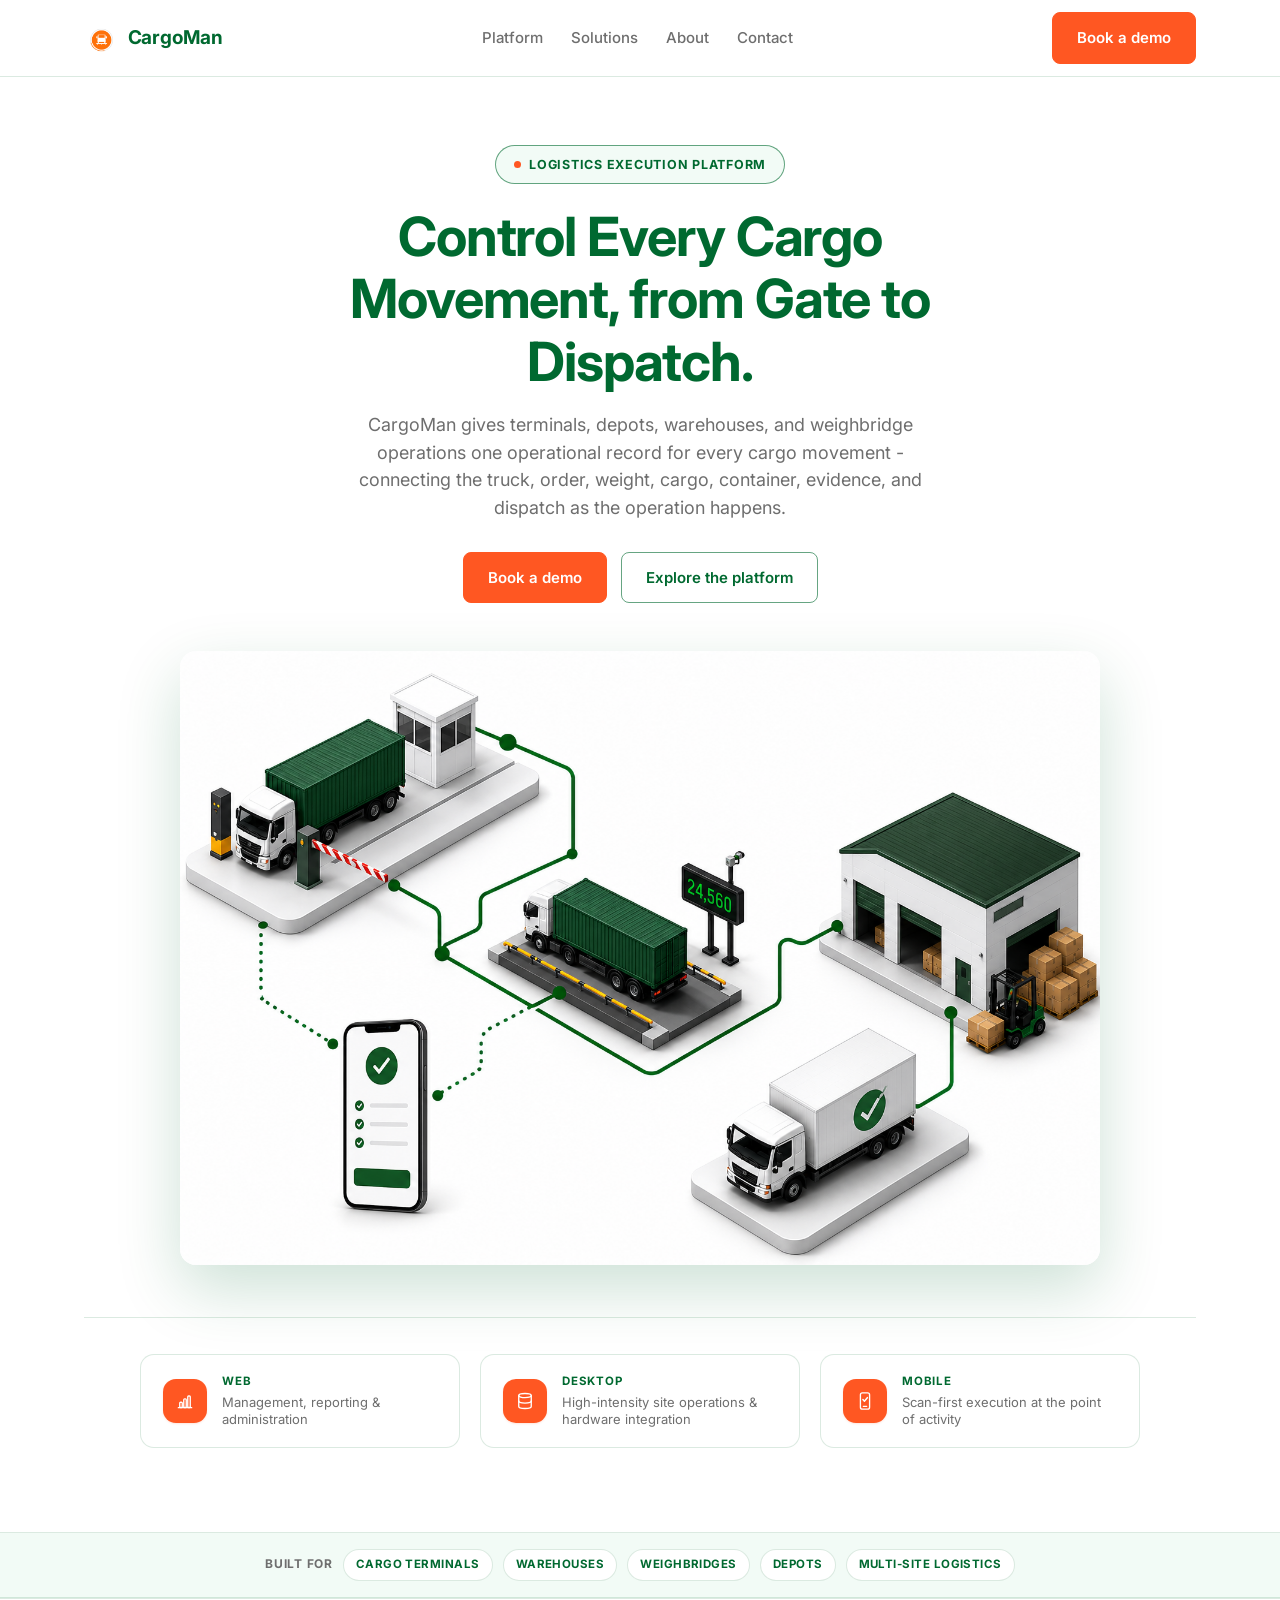
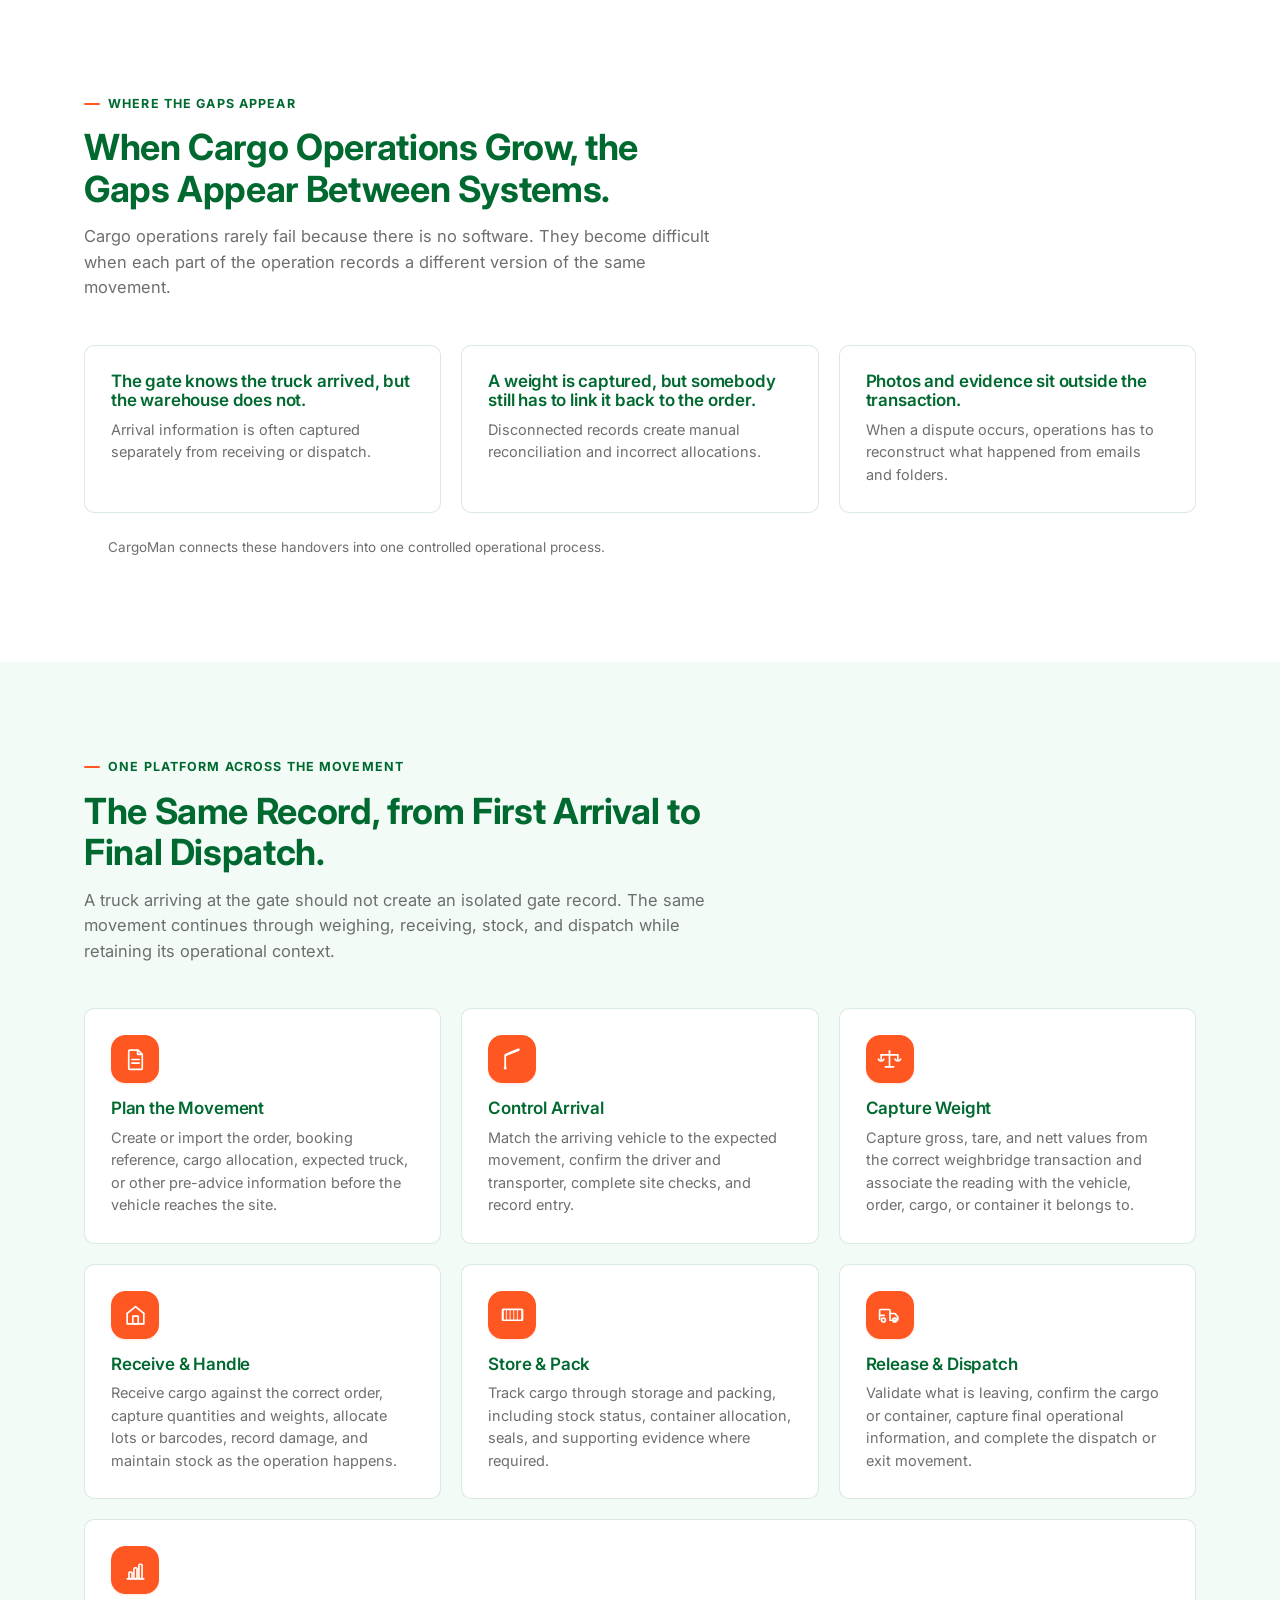
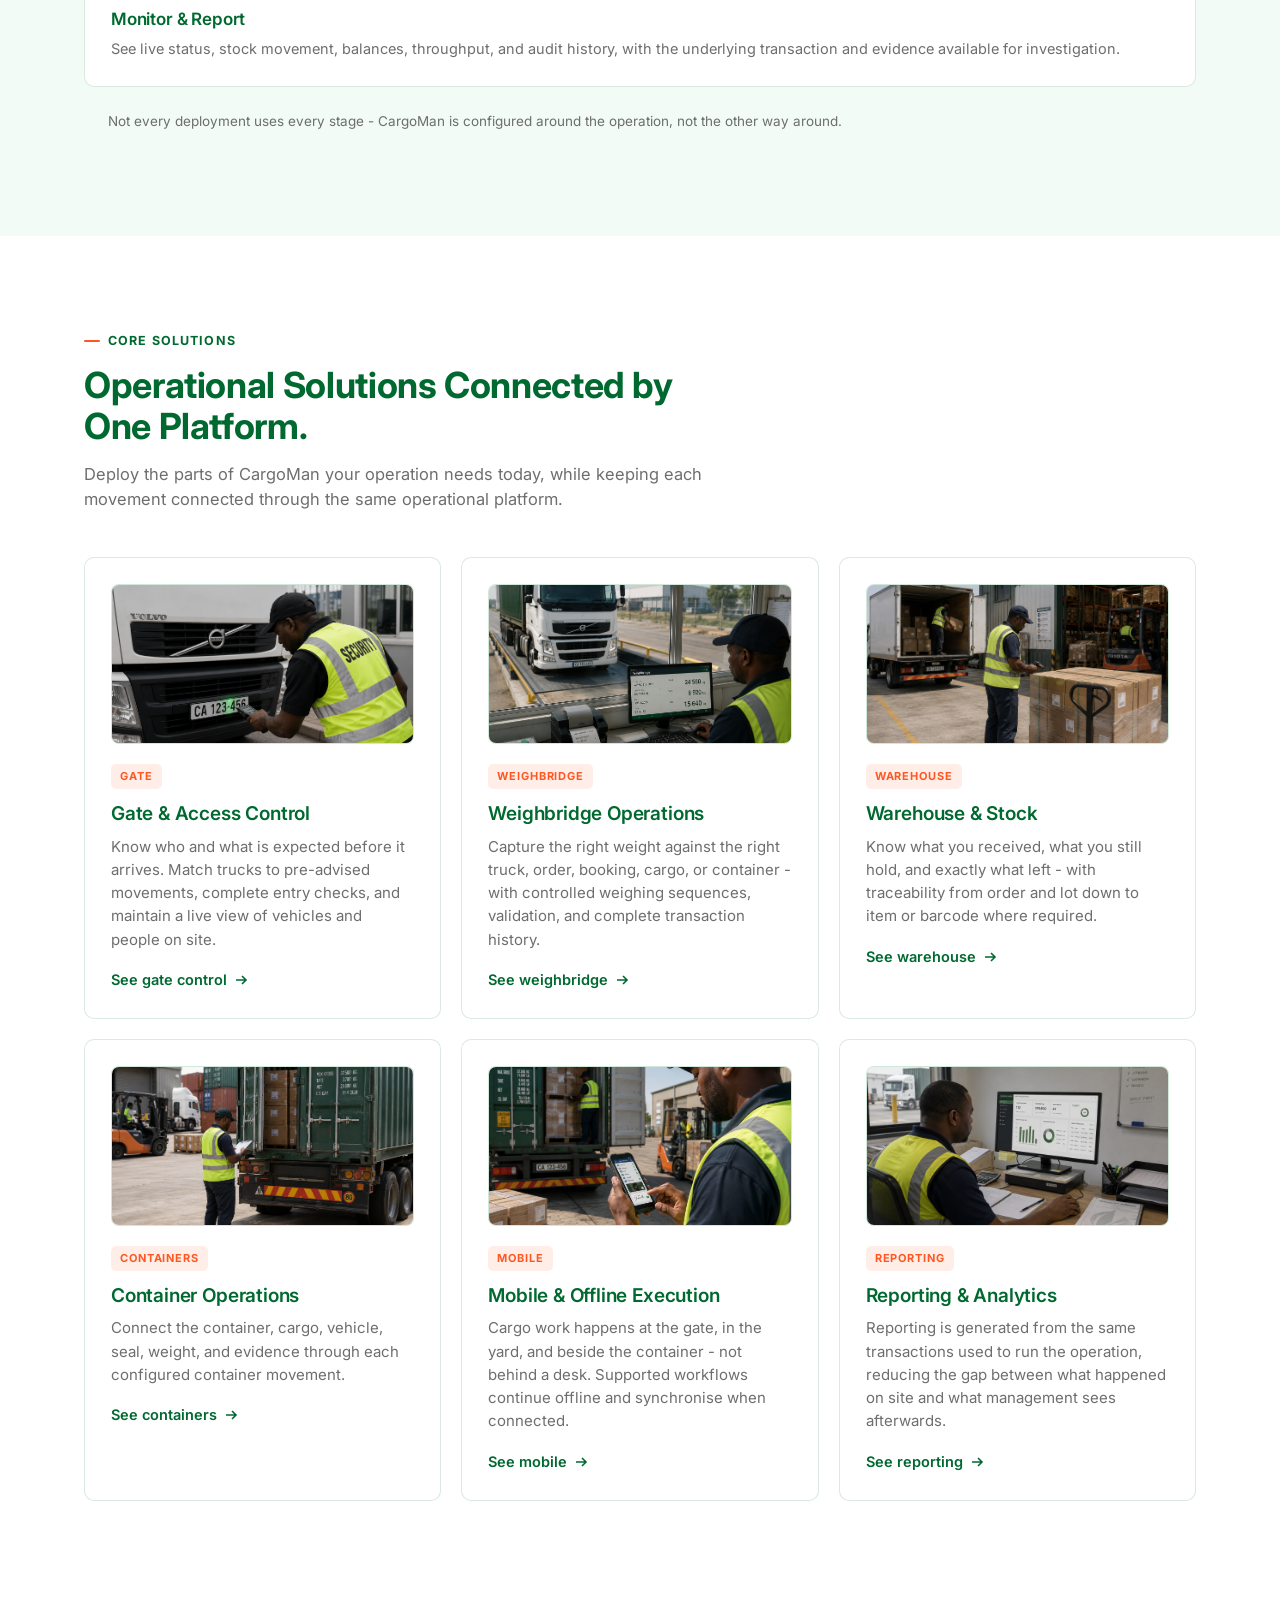
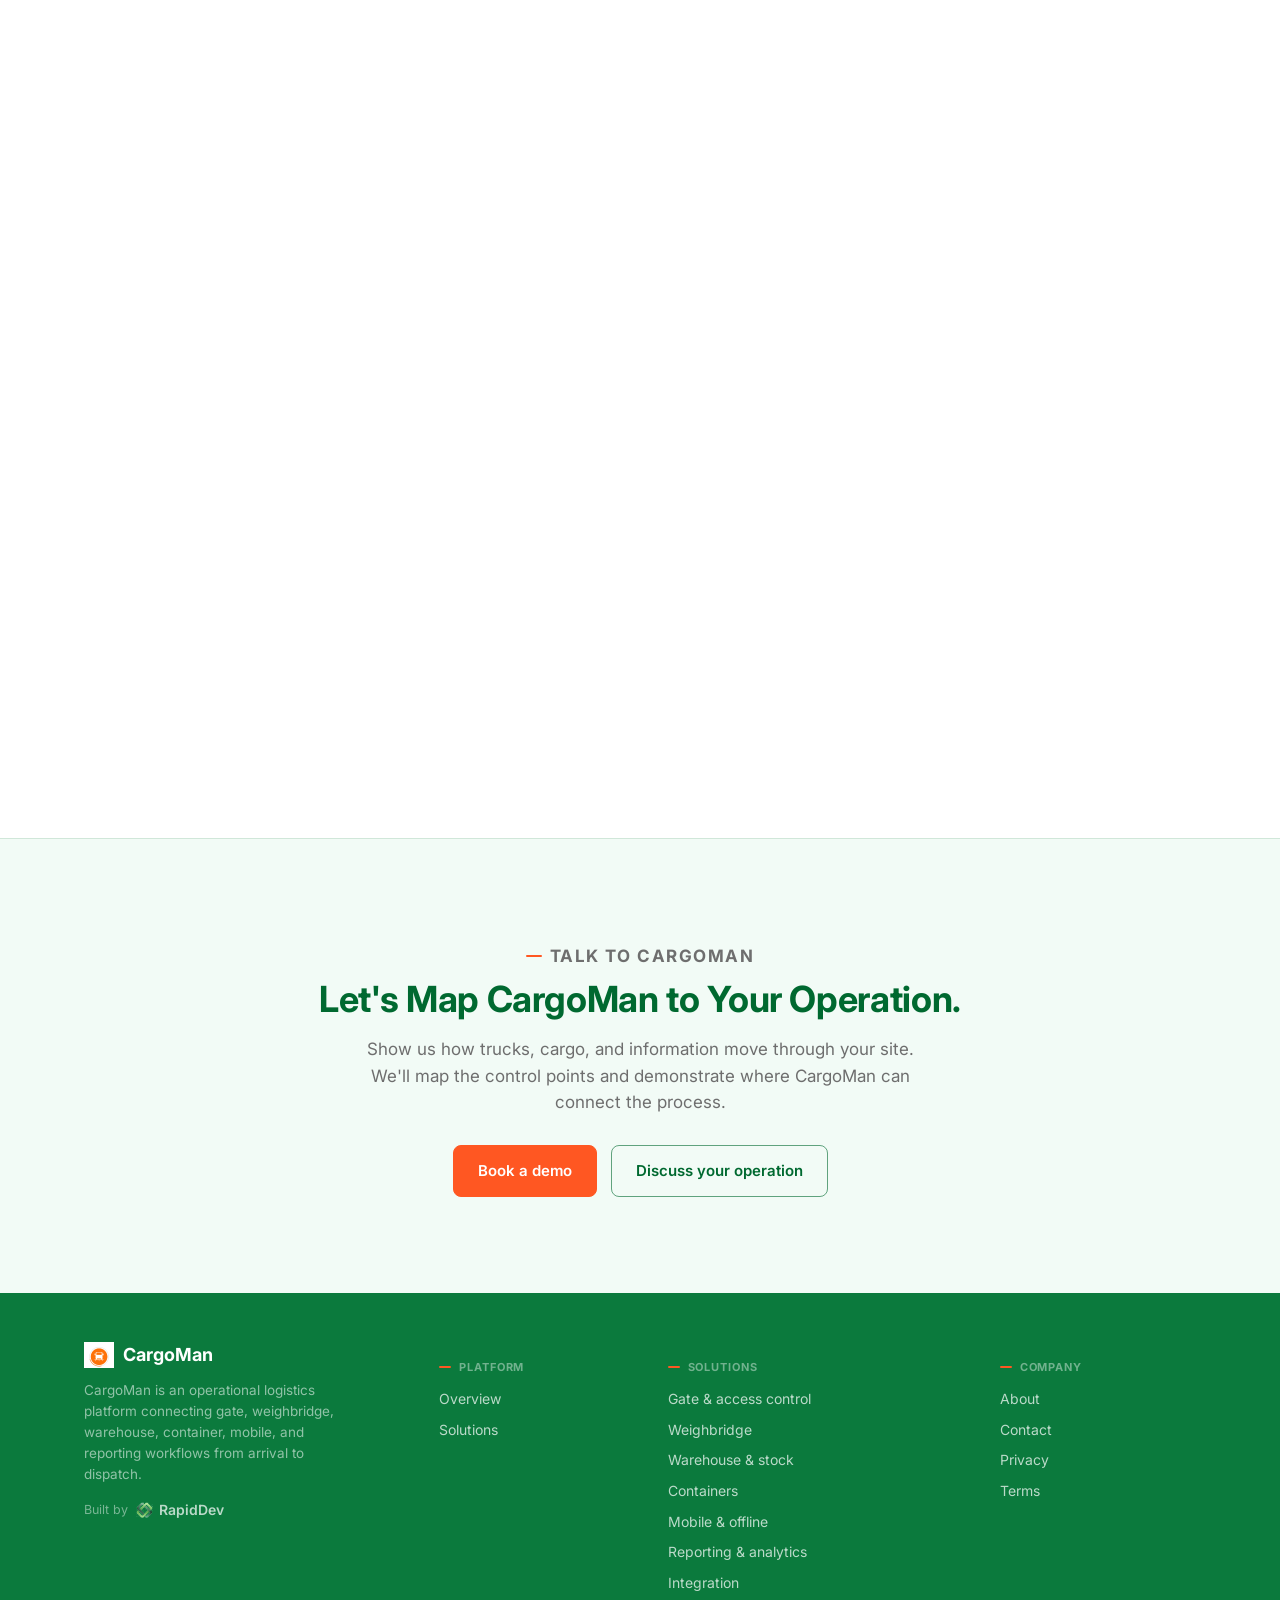
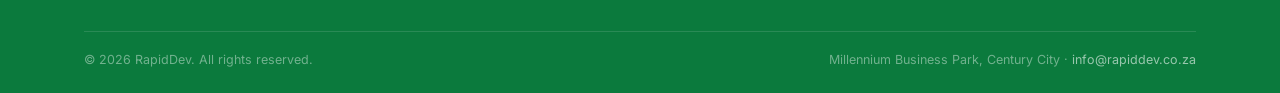
==== commit cab0b899: "Keep headings green, make body copy grey, add more off-white sections Body/paragraph text now uses n" ====
--- a/index.html
+++ b/index.html
@@ -225,7 +225,7 @@
   </section>
 
   <!-- CONNECTED OPERATIONS / MANIFEST STRIP -->
-  <section class="manifest">
+  <section class="manifest section-tint">
     <div class="wrap">
       <div class="section-head">
         <p class="eyebrow">One platform across the movement</p>
@@ -312,7 +312,7 @@
   </section>
 
   <!-- TRACEABILITY & EVIDENCE -->
-  <section class="section" style="border-top:1px solid var(--border);">
+  <section class="section section-tint">
     <div class="wrap split">
       <div>
         <p class="eyebrow">Traceability &amp; evidence</p>
--- a/assets/styles.css
+++ b/assets/styles.css
@@ -20,14 +20,11 @@
   --orange:     #FF5722;  /* Primary Orange */
   --blue:       #00BDFF;  /* Accent Blue */
   --white:      #ffffff;
-  --green-deep: #006930;  /* derived — all readable text */
+  --green-deep: #006930;  /* derived — headings, nav, and other UI accents
+                              (NOT body copy — see --text below) */
   --footer-bg:  #0B7A3D;  /* derived — richer/brighter than --green-deep so the
                               footer reads as the brand green rather than a
                               near-black slab; still ~5.4:1 with white text */
-  --near-black: #12160f;  /* new — black text on the final CTA's off-white
-                              background (not a dark section bg); a soft black
-                              with a whisper of green so it still feels part
-                              of the palette rather than generic */
 
   --dark:   var(--green-deep);  /* headings, nav, borders, large UI */
   --ink:    var(--green-deep);  /* footer / skip-link background, prominent labels */
@@ -46,11 +43,15 @@
   --border:       rgba(0,105,48,0.14);    /* decorative dividers */
   --border-strong:rgba(0,105,48,0.6);     /* interactive/UI-component borders (meets 3:1) */
   --border-dark:  rgba(255,255,255,0.18);  /* dividers on the dark footer */
-  --slate-300:    rgba(0,105,48,0.3);
-  --slate-light:  rgba(0,105,48,0.8);     /* muted body copy — alias of --text-soft */
-
-  --text:         var(--green-deep);
-  --text-soft:    rgba(0,105,48,0.82);
+  --slate-300:    rgba(69,69,69,0.3);
+  --slate-light:  #6E6E6E;     /* muted body copy — alias of --text-soft */
+
+  /* Body copy is neutral dark grey, not green — only headings (and
+     nav/logo/link-style UI accents via --dark/--ink above) stay
+     brand green. Keeps large blocks of paragraph text from reading
+     as "everything is green" while headings still carry the brand. */
+  --text:         #454545;  /* primary body copy, ~9.6:1 on white */
+  --text-soft:    #6E6E6E;  /* secondary/muted copy, ~5.1:1 on white */
 
   /* type — Inter only, throughout */
   --font-head: 'Inter', Arial, 'Helvetica Neue', Helvetica, sans-serif;
@@ -509,12 +510,11 @@
    ============================================================ */
 .final-cta{
   background: var(--offwhite);
-  color: var(--near-black); text-align: center; padding: 88px 0 96px;
+  text-align: center; padding: 88px 0 96px;
   border-top: 1px solid var(--border);
 }
-.final-cta h2{ color: var(--near-black); margin-top: 10px; }
-.final-cta p{ max-width: 52ch; margin: 16px auto 0; color: rgba(18,22,15,0.66); font-size: 17px; }
-.final-cta .eyebrow{ color: var(--near-black); }
+.final-cta h2{ margin-top: 10px; }
+.final-cta p{ max-width: 52ch; margin: 16px auto 0; color: var(--text-soft); font-size: 17px; }
 .final-cta .hero-actions{ justify-content: center; }
 
 /* ============================================================
@@ -779,3 +779,4 @@
    ============================================================ */
 .reveal-hidden{ opacity: 0; transform: translateY(24px); transition: opacity .6s ease, transform .6s ease; }
 .reveal-hidden.is-visible{ opacity: 1; transform: translateY(0); }
+
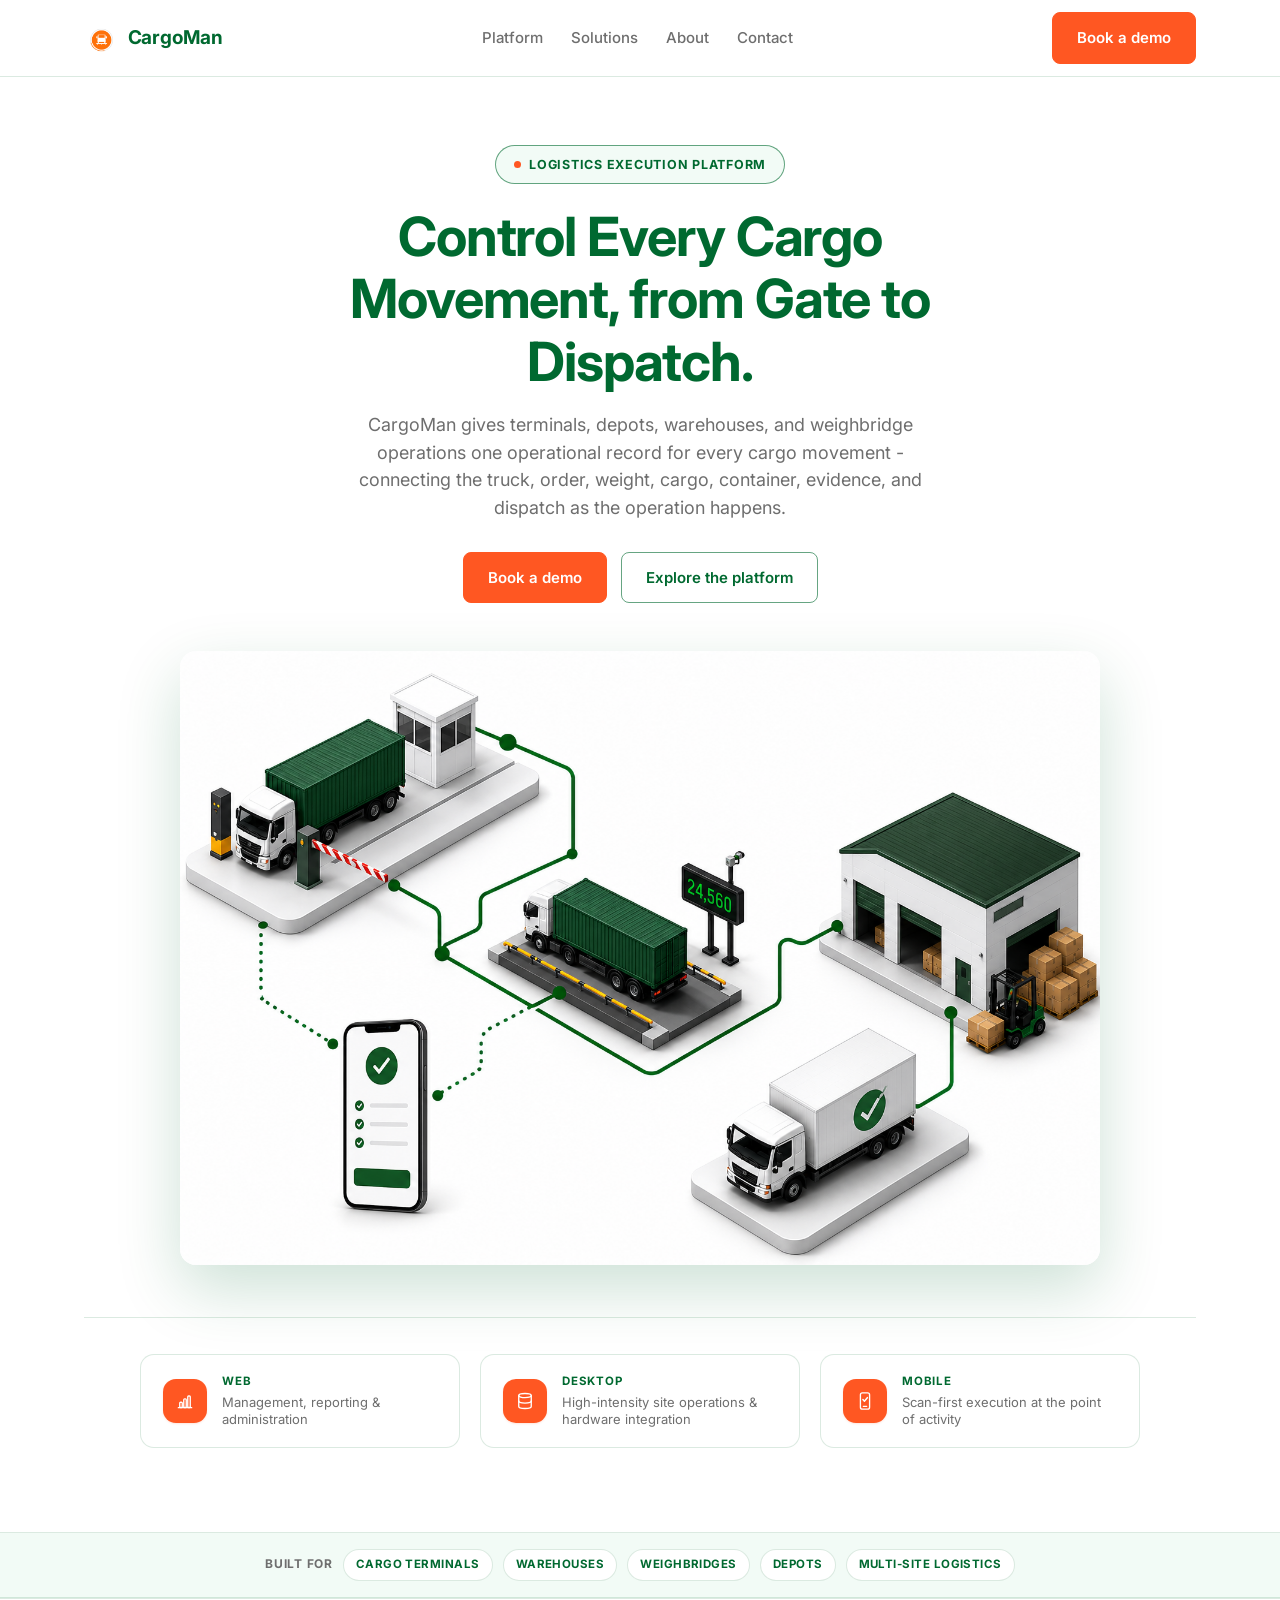
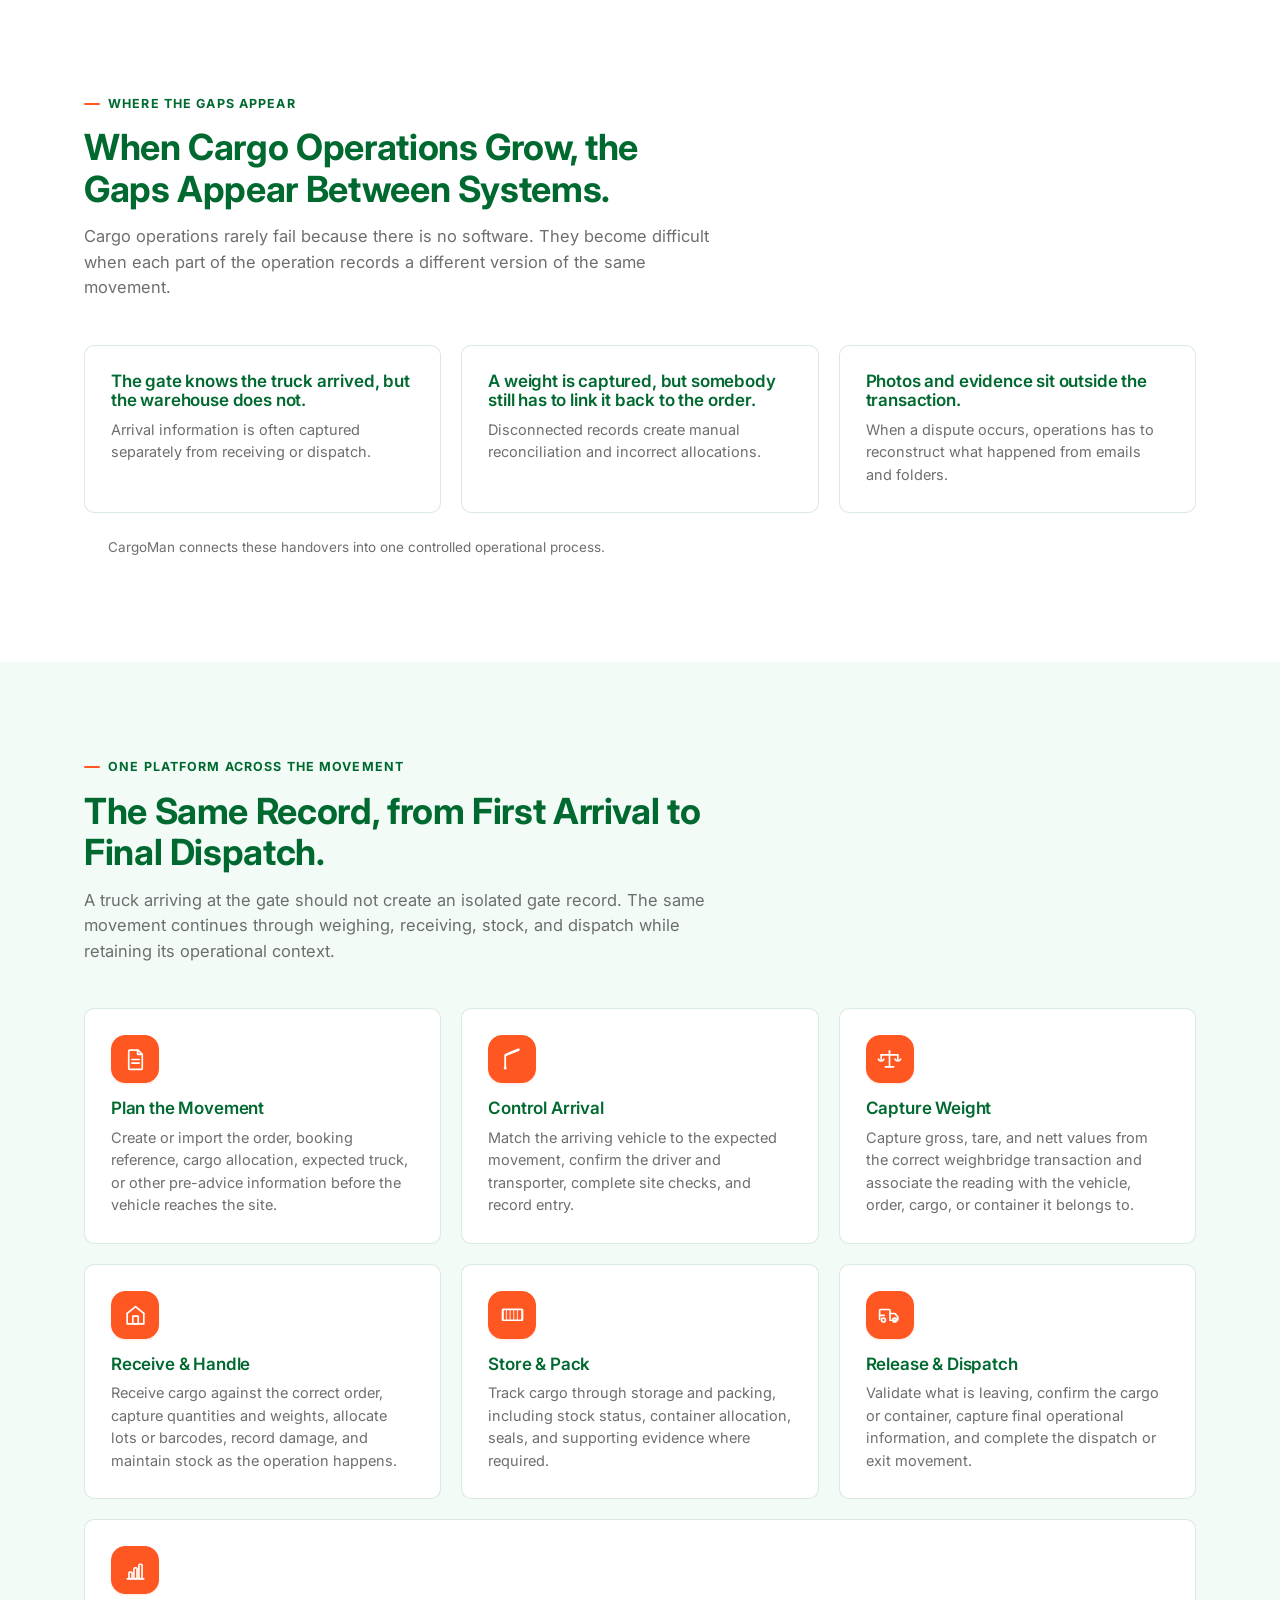
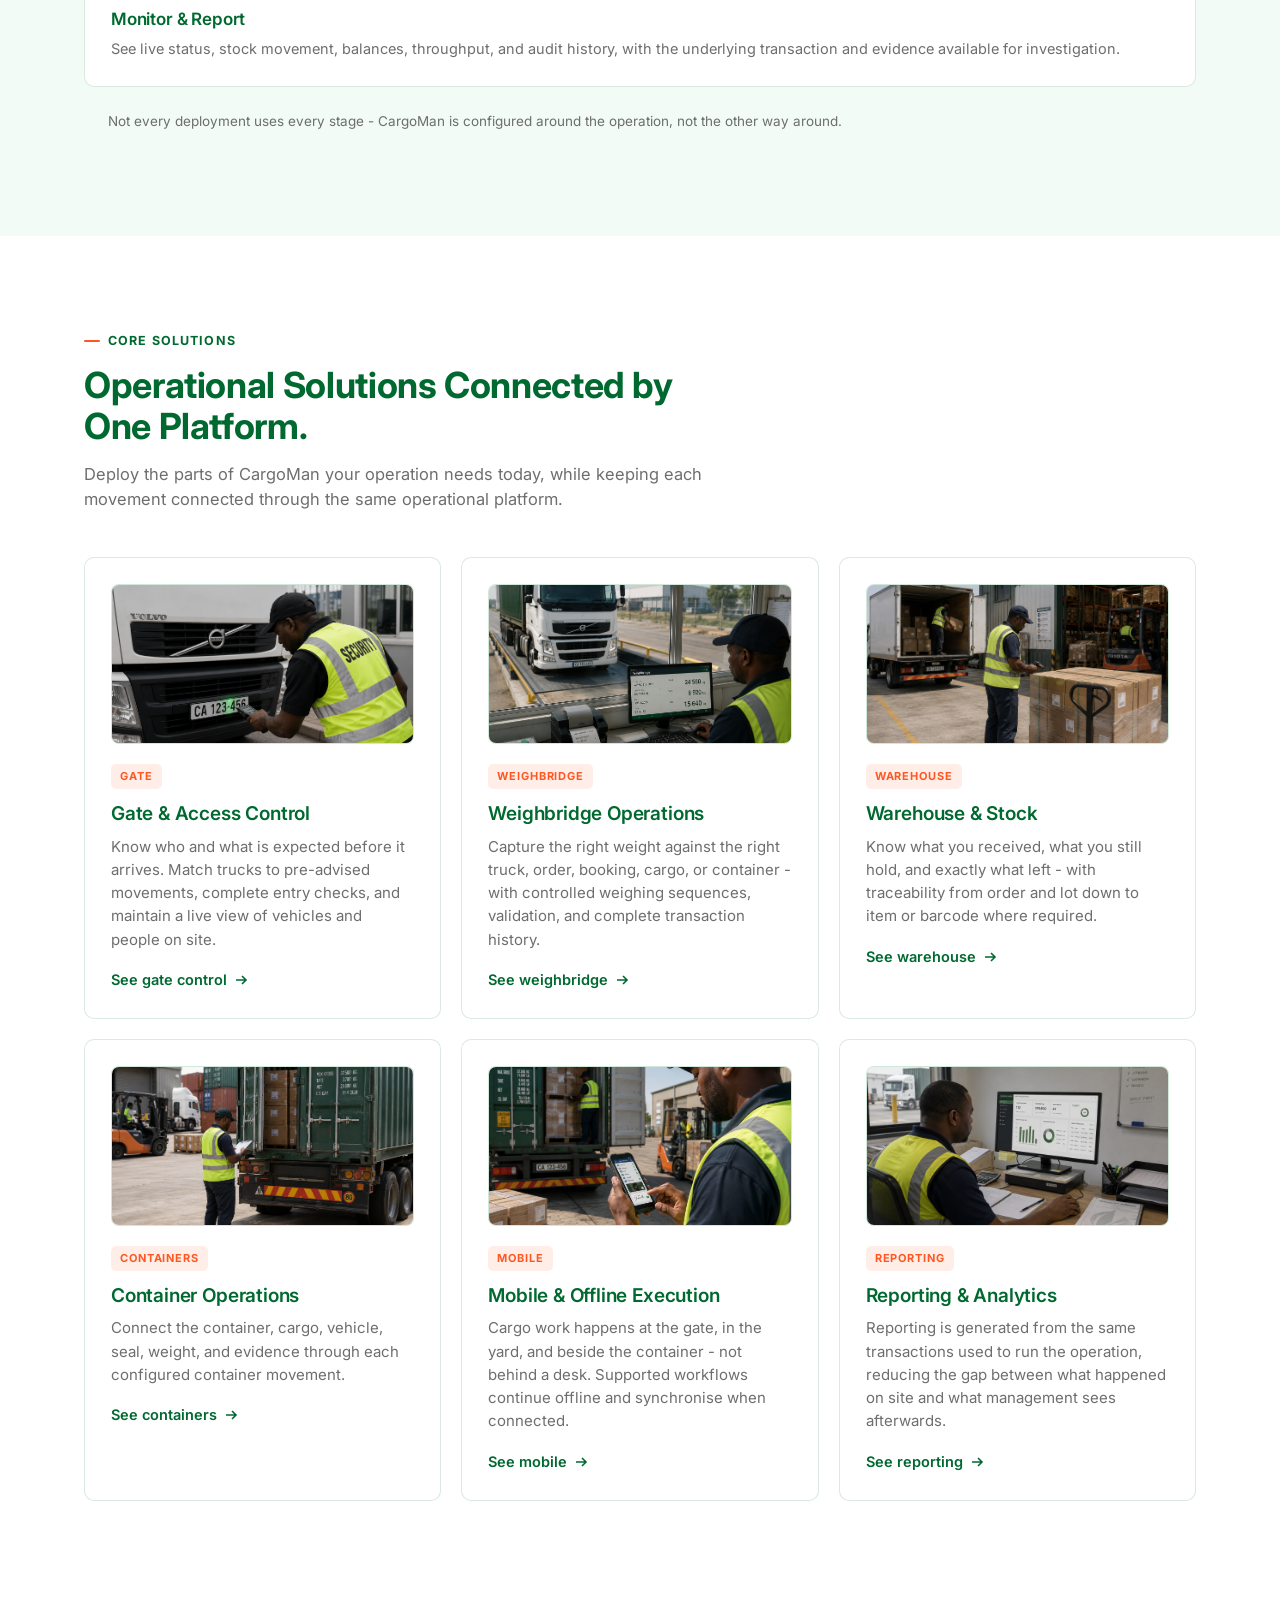
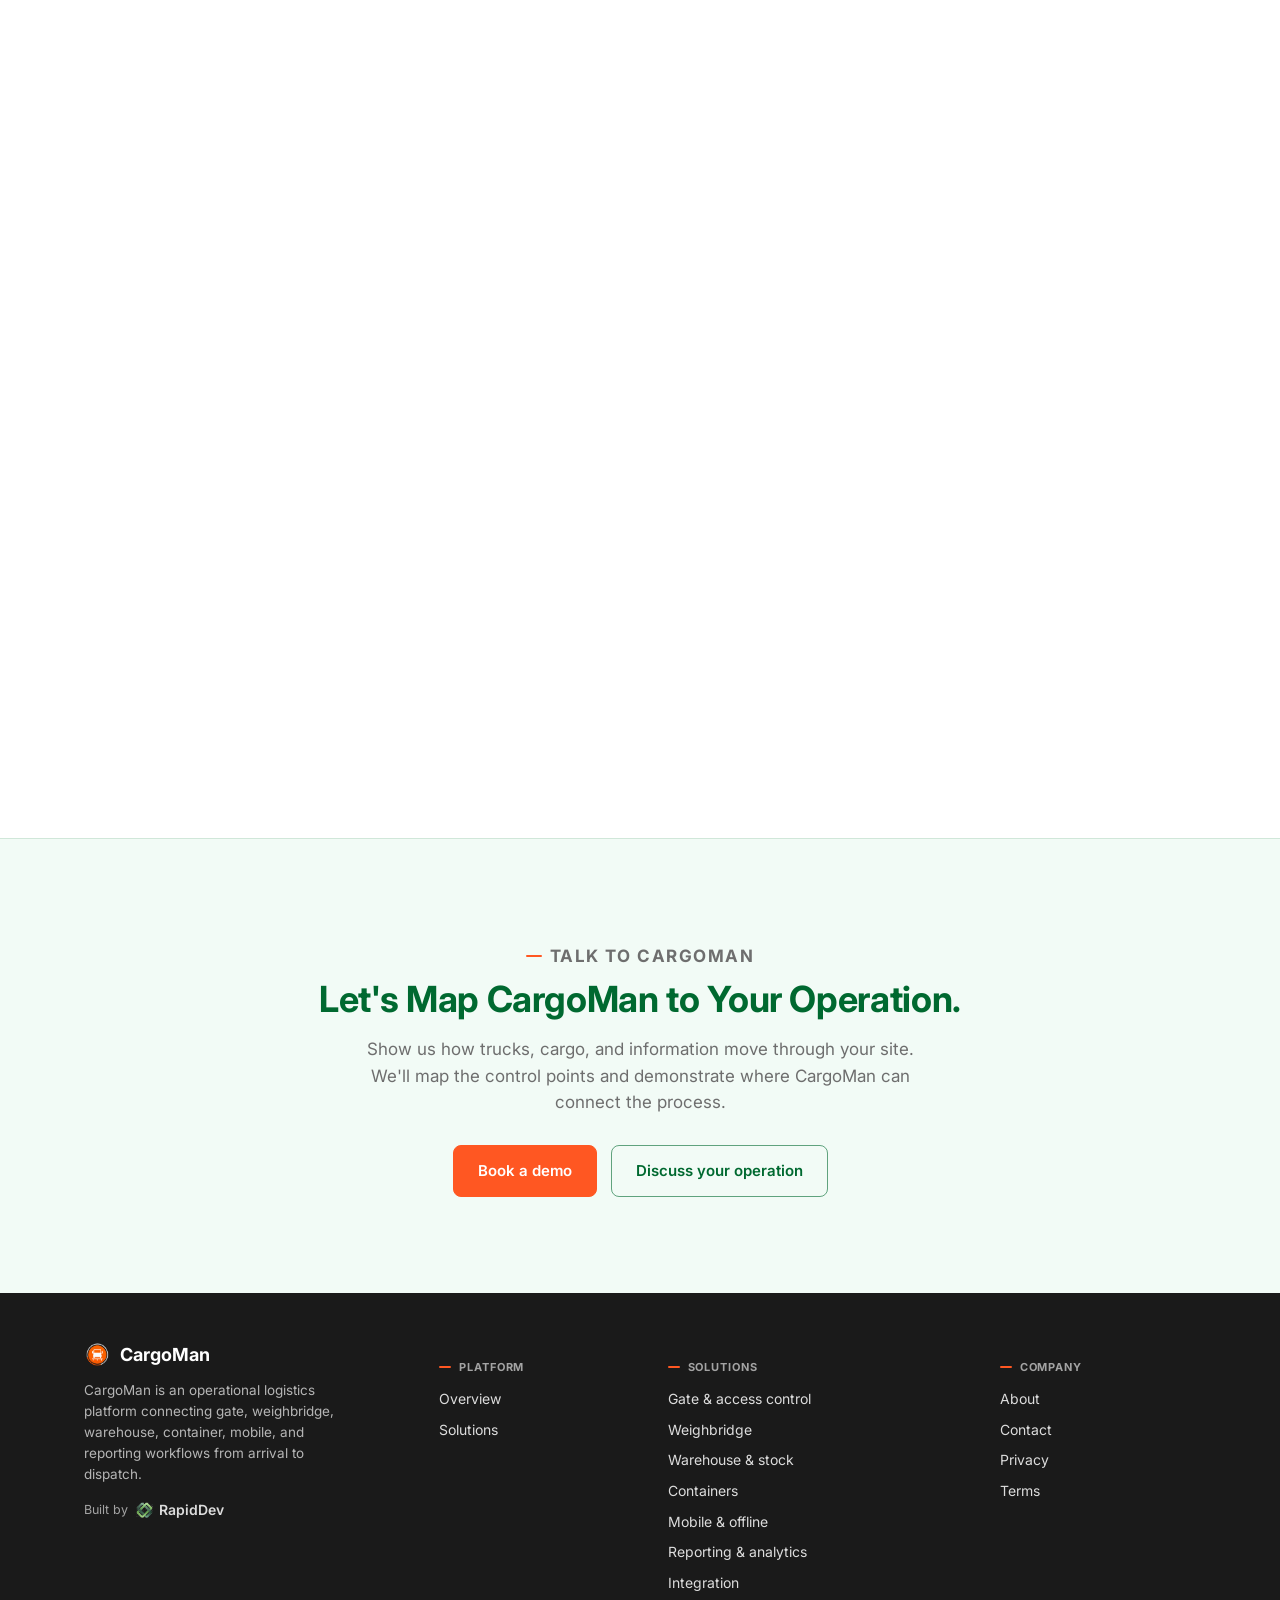
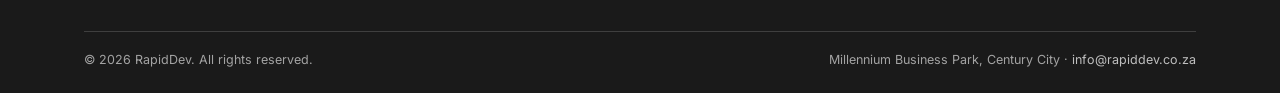
==== commit 91ef0333: "Make footer near-black with a brighter text and a new logo mark Swaps the footer background from bra" ====
--- a/index.html
+++ b/index.html
@@ -428,7 +428,7 @@
   <div class="wrap">
     <div class="foot-grid">
       <div>
-        <div class="foot-logo"><img src="assets/img/cargoman-mark.png" alt="" width="26" height="26">CargoMan</div>
+        <div class="foot-logo"><img src="assets/img/transparentfooterlogo_cargoman.png" alt="" width="26" height="26">CargoMan</div>
         <p class="foot-p">CargoMan is an operational logistics platform connecting gate, weighbridge, warehouse, container, mobile, and reporting workflows from arrival to dispatch.</p>
         <p class="foot-by">Built by <a href="https://www.rapiddev.co.za"><img src="assets/img/rapiddev-mark.png" alt="" width="16" height="16">RapidDev</a></p>
       </div>
--- a/assets/styles.css
+++ b/assets/styles.css
@@ -22,9 +22,9 @@
   --white:      #ffffff;
   --green-deep: #006930;  /* derived — headings, nav, and other UI accents
                               (NOT body copy — see --text below) */
-  --footer-bg:  #0B7A3D;  /* derived — richer/brighter than --green-deep so the
-                              footer reads as the brand green rather than a
-                              near-black slab; still ~5.4:1 with white text */
+  --footer-bg:  #1A1A1A;  /* near-black, per reference — white text carries the
+                              footer, with the brand orange kept as the one
+                              small accent (see footer h5::before) */
 
   --dark:   var(--green-deep);  /* headings, nav, borders, large UI */
   --ink:    var(--green-deep);  /* footer / skip-link background, prominent labels */
@@ -518,32 +518,33 @@
 .final-cta .hero-actions{ justify-content: center; }
 
 /* ============================================================
-   Footer — the one intentionally dark section, using the deeper
-   green so white text stays comfortably readable. Compact by
-   design: padding and internal spacing are deliberately tight so
-   the footer reads as a dense information block, not a large
-   dark area with content floating inside it.
-   ============================================================ */
-footer{ background: var(--footer-bg); color: rgba(255,255,255,0.72); padding: 48px 0 24px; }
-.foot-grid{ display: grid; grid-template-columns: 1.4fr 0.85fr 1.3fr 0.85fr; gap: 32px; padding-bottom: 28px; border-bottom: 1px solid rgba(255,255,255,0.12); }
+   Footer — the one intentionally dark section, near-black so
+   white text carries it with only a small orange accent (the
+   h5 label dash below). Compact by design: padding and internal
+   spacing are deliberately tight so the footer reads as a dense
+   information block, not a large dark area with content floating
+   inside it.
+   ============================================================ */
+footer{ background: var(--footer-bg); color: rgba(255,255,255,0.85); padding: 48px 0 24px; }
+.foot-grid{ display: grid; grid-template-columns: 1.4fr 0.85fr 1.3fr 0.85fr; gap: 32px; padding-bottom: 28px; border-bottom: 1px solid rgba(255,255,255,0.16); }
 .foot-logo{ display: flex; align-items: center; gap: 9px; font-family: var(--font-head); font-weight: 700; font-size: 18px; color: #fff; margin-bottom: 12px; }
 .foot-logo img{ height: 26px; width: auto; }
-.foot-p{ font-size: 13.5px; line-height: 1.55; max-width: 30ch; color: rgba(255,255,255,0.55); }
-.foot-by{ margin-top: 14px; display: flex; align-items: center; gap: 8px; font-size: 12.5px; color: rgba(255,255,255,0.45); }
+.foot-p{ font-size: 13.5px; line-height: 1.55; max-width: 30ch; color: rgba(255,255,255,0.68); }
+.foot-by{ margin-top: 14px; display: flex; align-items: center; gap: 8px; font-size: 12.5px; color: rgba(255,255,255,0.6); }
 .foot-by img{ height: 16px; width: auto; opacity: 0.9; }
-.foot-by a{ color: rgba(255,255,255,0.75); font-weight: 600; display: inline-flex; align-items: center; gap: 6px; }
+.foot-by a{ color: rgba(255,255,255,0.88); font-weight: 600; display: inline-flex; align-items: center; gap: 6px; }
 .foot-by a:hover{ color: #fff; }
 footer h5{
   display: flex; align-items: center; gap: 8px;
-  font-family: var(--font-mono); font-size: 11px; letter-spacing: 0.08em; color: rgba(255,255,255,0.42);
+  font-family: var(--font-mono); font-size: 11px; letter-spacing: 0.08em; color: rgba(255,255,255,0.6);
   margin-bottom: 12px; font-weight: 700;
 }
 footer h5::before{ content:""; width: 12px; height: 2px; background: var(--orange); border-radius: 2px; flex: 0 0 auto; }
-footer .foot-grid a{ display: block; font-size: 14px; color: rgba(255,255,255,0.72); margin-bottom: 9px; }
+footer .foot-grid a{ display: block; font-size: 14px; color: rgba(255,255,255,0.85); margin-bottom: 9px; }
 footer .foot-grid a:hover{ color: #fff; }
 .foot-grid .foot-by a{ display: inline-flex; margin-bottom: 0; }
-.foot-bottom{ display: flex; justify-content: space-between; flex-wrap: wrap; gap: 8px; padding-top: 18px; font-size: 12.5px; color: rgba(255,255,255,0.42); }
-.foot-bottom a{ color: rgba(255,255,255,0.58); }
+.foot-bottom{ display: flex; justify-content: space-between; flex-wrap: wrap; gap: 8px; padding-top: 18px; font-size: 12.5px; color: rgba(255,255,255,0.6); }
+.foot-bottom a{ color: rgba(255,255,255,0.72); }
 .foot-bottom a:hover{ color: #fff; }
 
 @media (max-width: 760px){
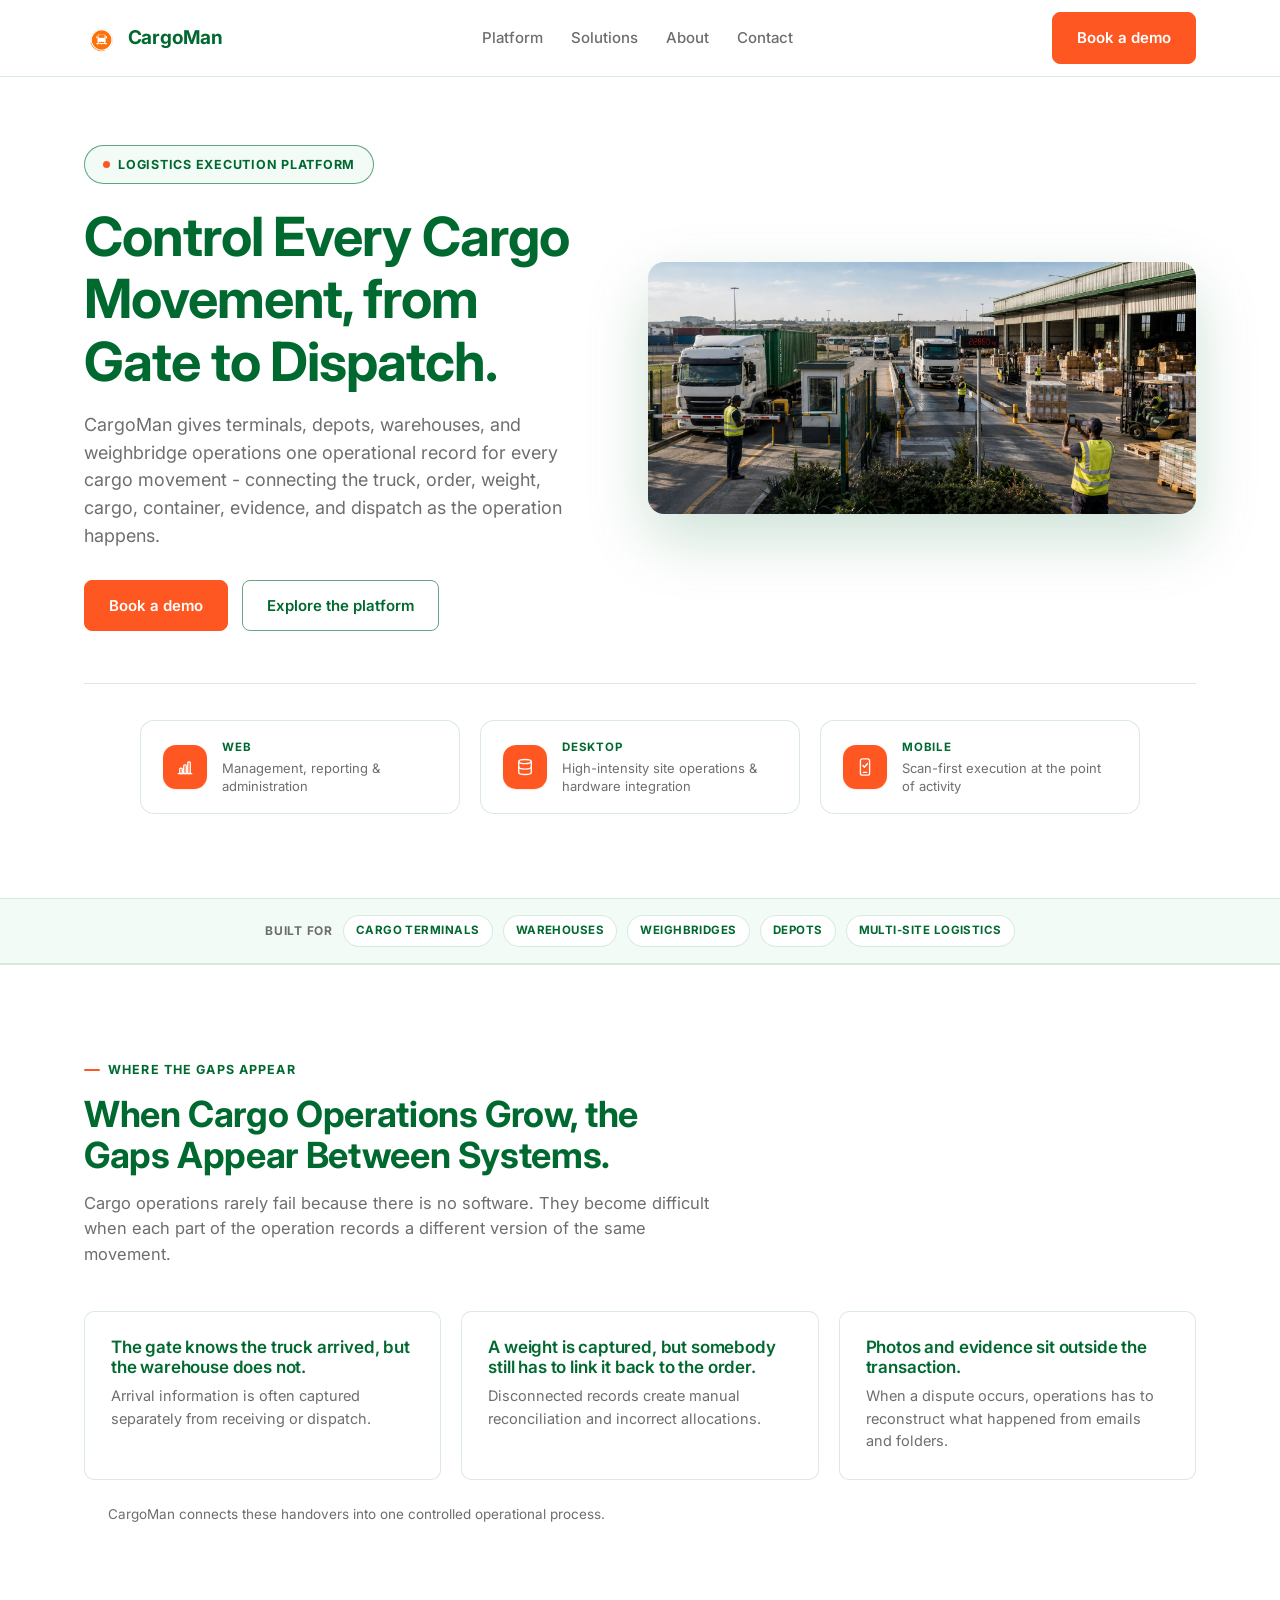
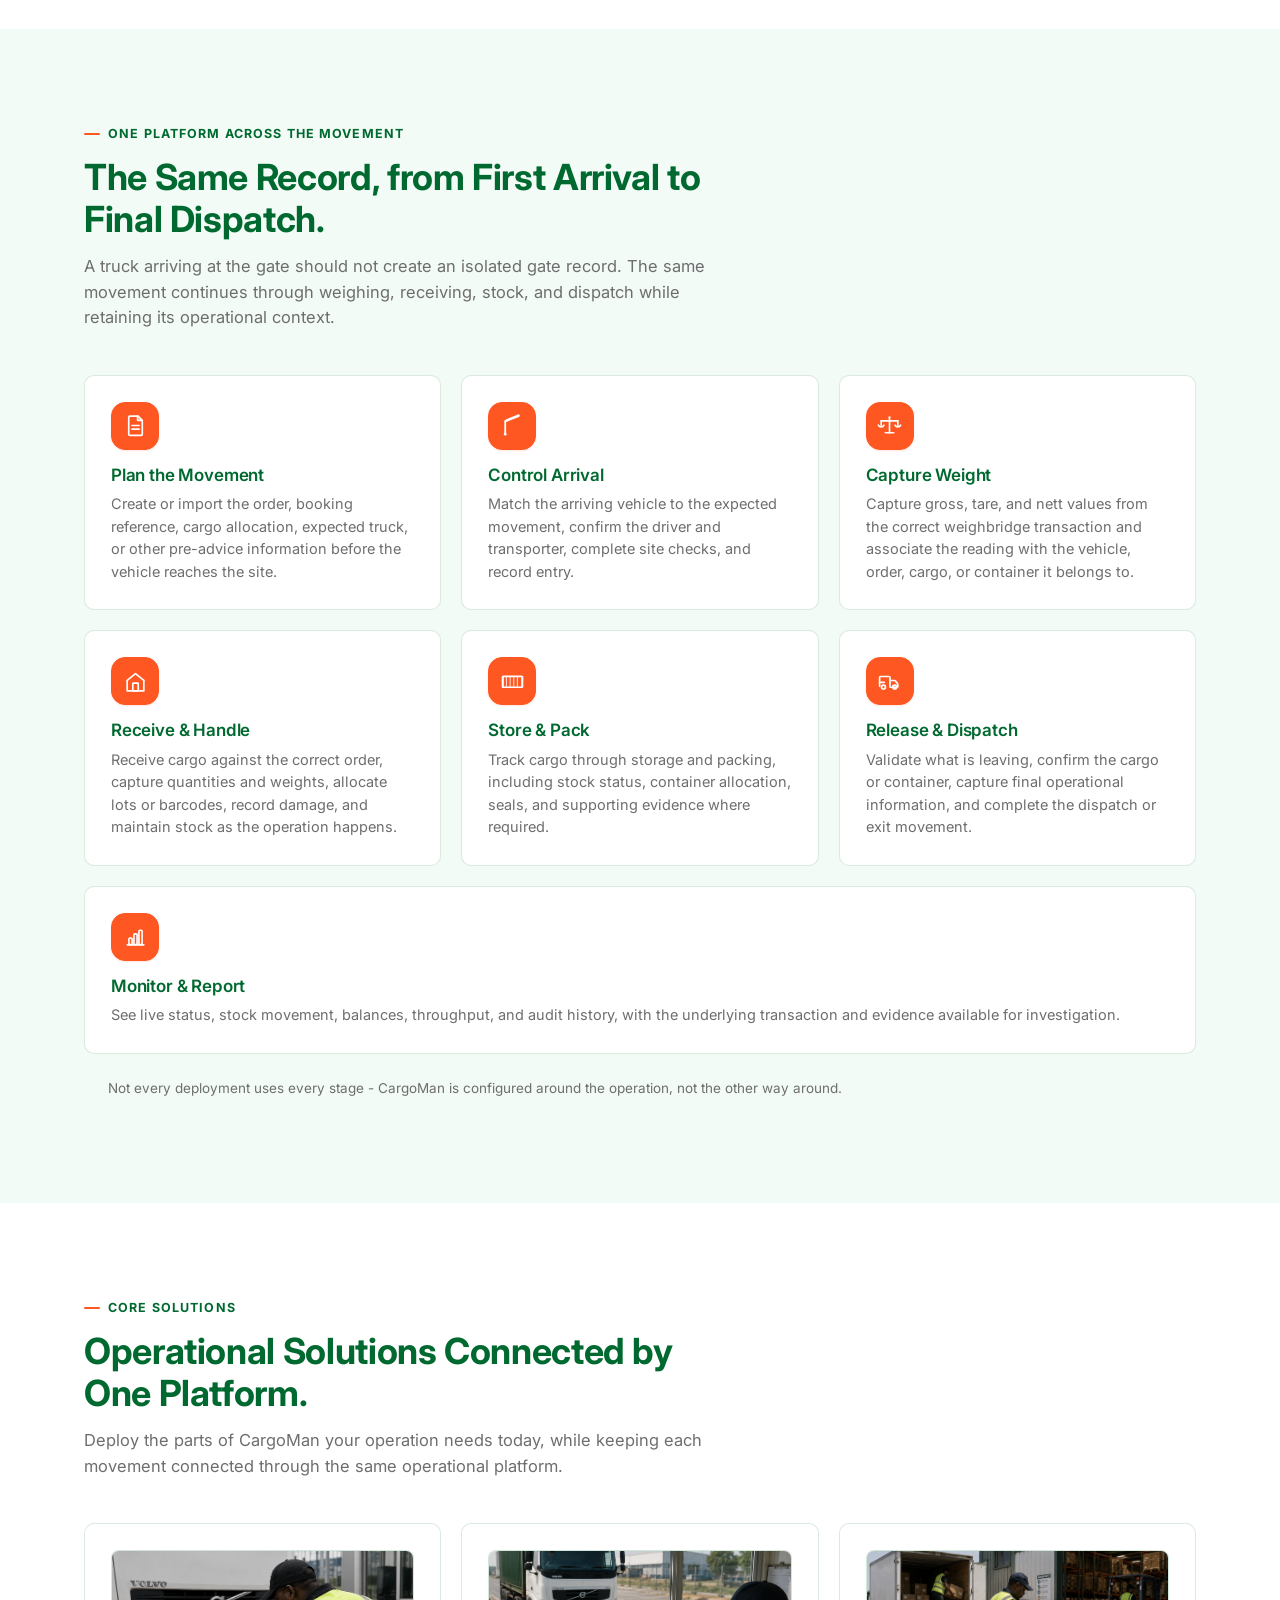
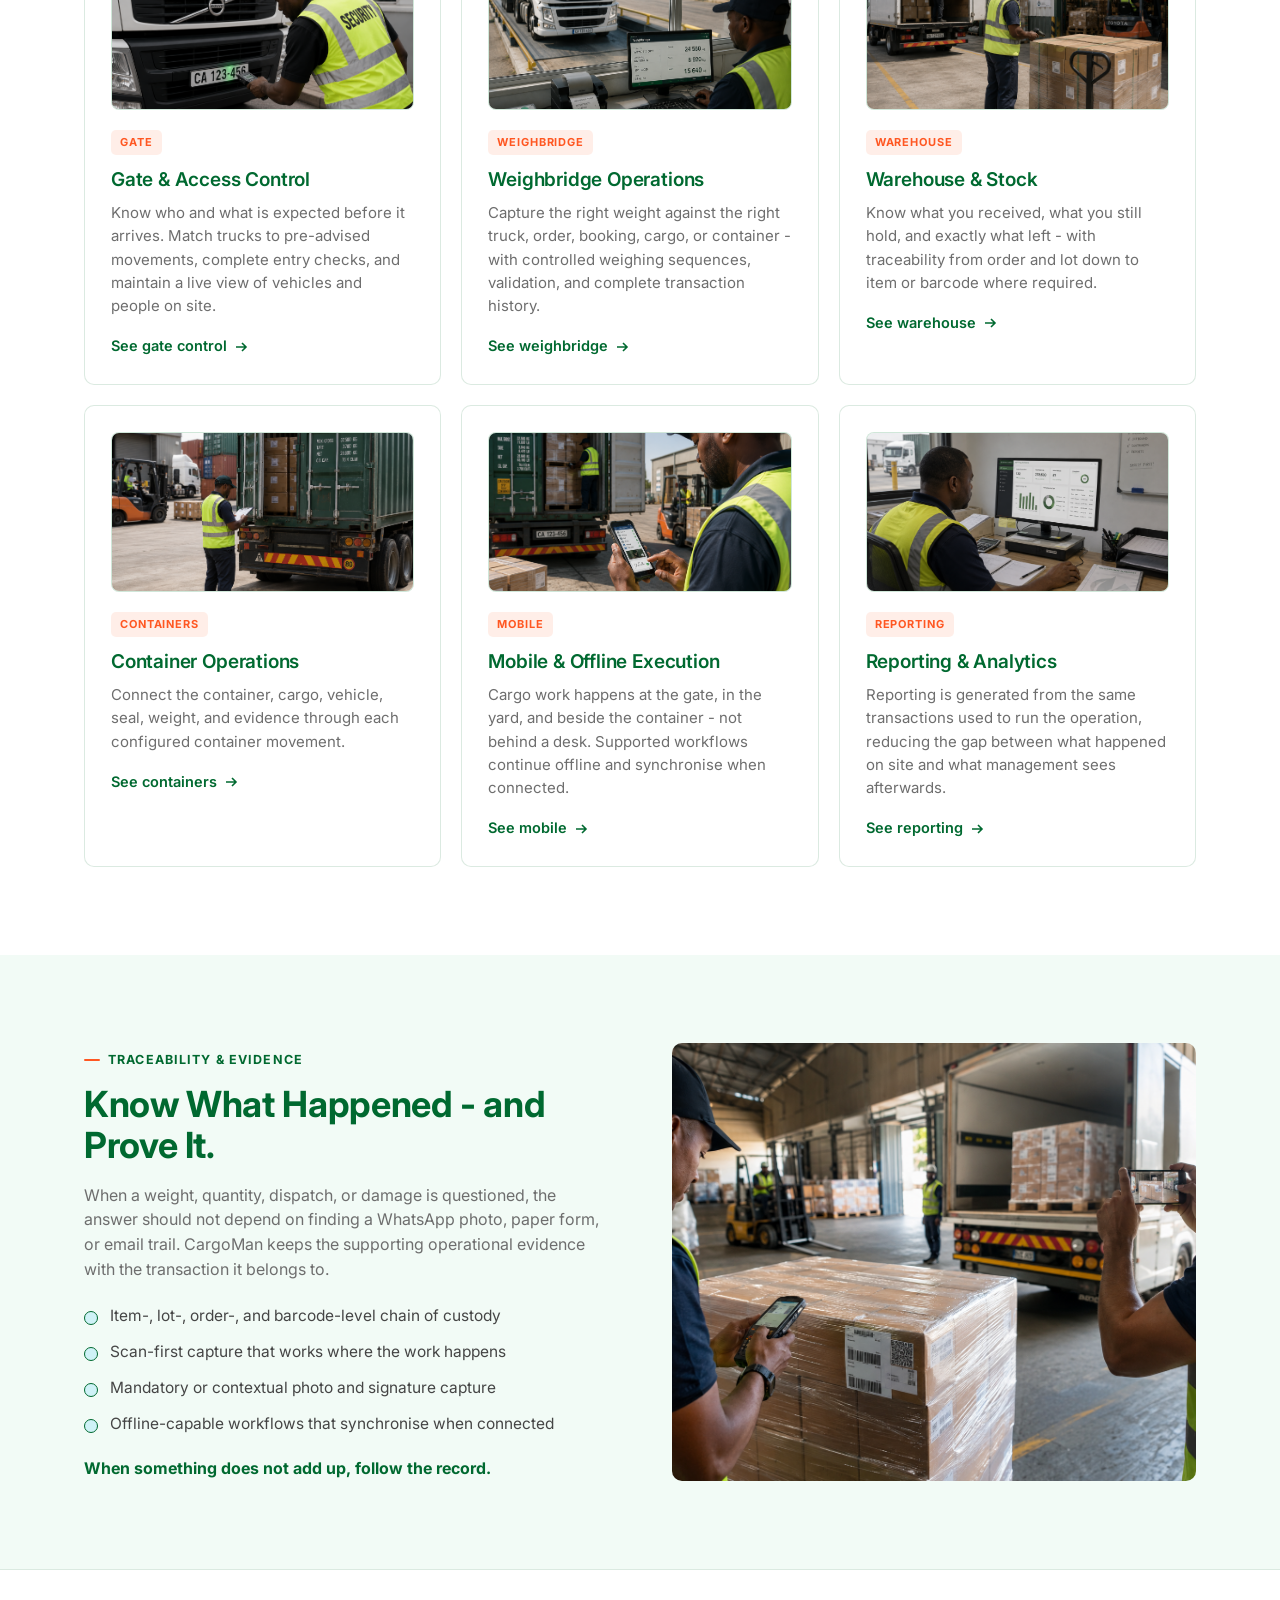
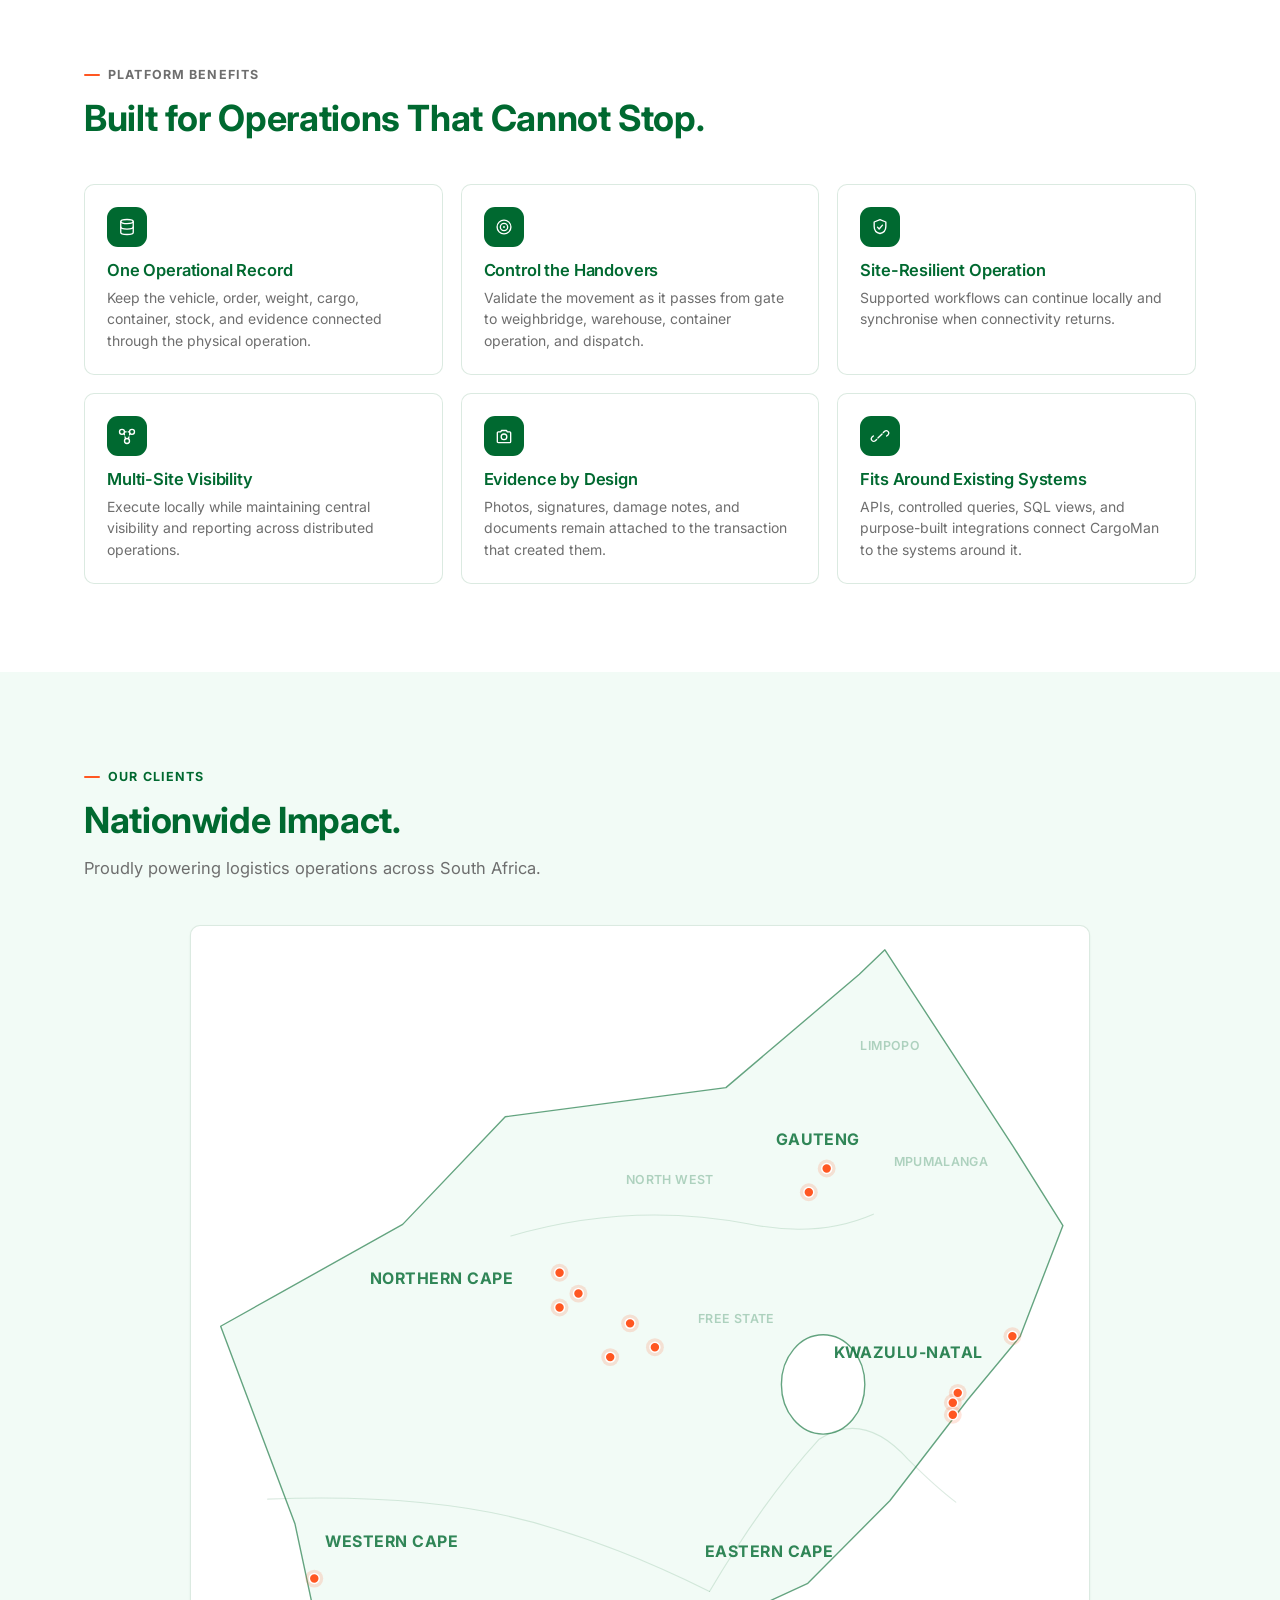
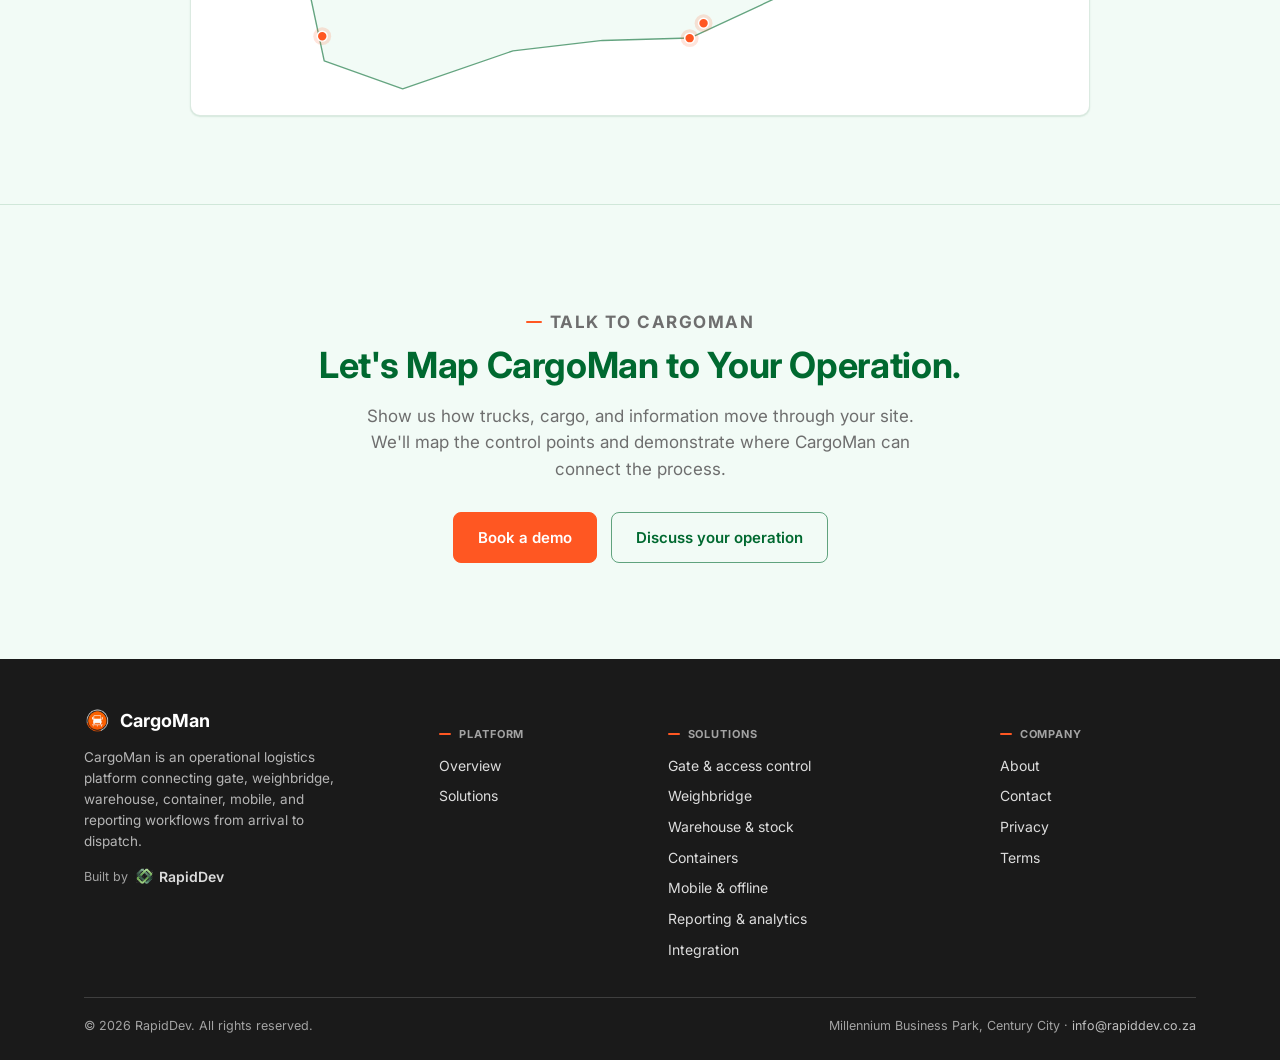
==== commit 924d8971: "Add real photos for the hero and evidence sections Replaces the hero's illustration with a real gate" ====
--- a/index.html
+++ b/index.html
@@ -155,18 +155,18 @@
 
   <!-- HERO -->
   <section class="hero">
-    <div class="wrap hero-center">
-      <p class="hero-badge">Logistics execution platform</p>
-      <h1>Control Every Cargo Movement, from Gate to Dispatch.</h1>
-      <p class="lede">CargoMan gives terminals, depots, warehouses, and weighbridge operations one operational record for every cargo movement - connecting the truck, order, weight, cargo, container, evidence, and dispatch as the operation happens.</p>
-      <div class="hero-actions">
-        <a href="contact.html" class="btn btn-primary">Book a demo</a>
-        <a href="platform.html" class="btn btn-ghost on-light">Explore the platform</a>
-      </div>
-    </div>
-    <div class="wrap">
-      <div class="hero-visual-full">
-        <img class="shot-scene" src="assets/img/screenshots/gate-to-warehouse-workflow.png" alt="Illustration of the CargoMan journey: gate access control, weighbridge capture with a live weight reading, warehouse receiving, and dispatch, connected to a mobile confirmation screen.">
+    <div class="wrap hero-grid">
+      <div class="hero-copy">
+        <p class="hero-badge">Logistics execution platform</p>
+        <h1>Control Every Cargo Movement, from Gate to Dispatch.</h1>
+        <p class="lede">CargoMan gives terminals, depots, warehouses, and weighbridge operations one operational record for every cargo movement - connecting the truck, order, weight, cargo, container, evidence, and dispatch as the operation happens.</p>
+        <div class="hero-actions">
+          <a href="contact.html" class="btn btn-primary">Book a demo</a>
+          <a href="platform.html" class="btn btn-ghost on-light">Explore the platform</a>
+        </div>
+      </div>
+      <div class="hero-photo">
+        <img class="shot-scene" src="assets/img/header_image.png" alt="Trucks queued at a weighbridge and gate checkpoint, with a live weight reading on screen and workers scanning and photographing pallets at a warehouse loading bay in the background.">
       </div>
     </div>
     <div class="wrap">
@@ -327,10 +327,7 @@
         <p style="margin-top:20px;font-weight:700;color:var(--dark);">When something does not add up, follow the record.</p>
       </div>
       <div class="split-visual" style="align-self:stretch;">
-        <div class="image-placeholder" style="width:100%;height:100%;">
-          <svg width="32" height="32" viewBox="0 0 24 24" fill="none" stroke="currentColor" stroke-width="1.6"><use href="#icon-camera"/></svg>
-          <span>Evidence photo placeholder</span>
-        </div>
+        <img src="assets/img/screenshots/evidence-capture-photo.png" alt="Two warehouse workers at a truck's loading bay, one scanning a wrapped pallet's barcode with a handheld device and the other photographing it on a phone for evidence capture." style="width:100%;height:100%;object-fit:cover;border-radius:var(--radius);">
       </div>
     </div>
   </section>
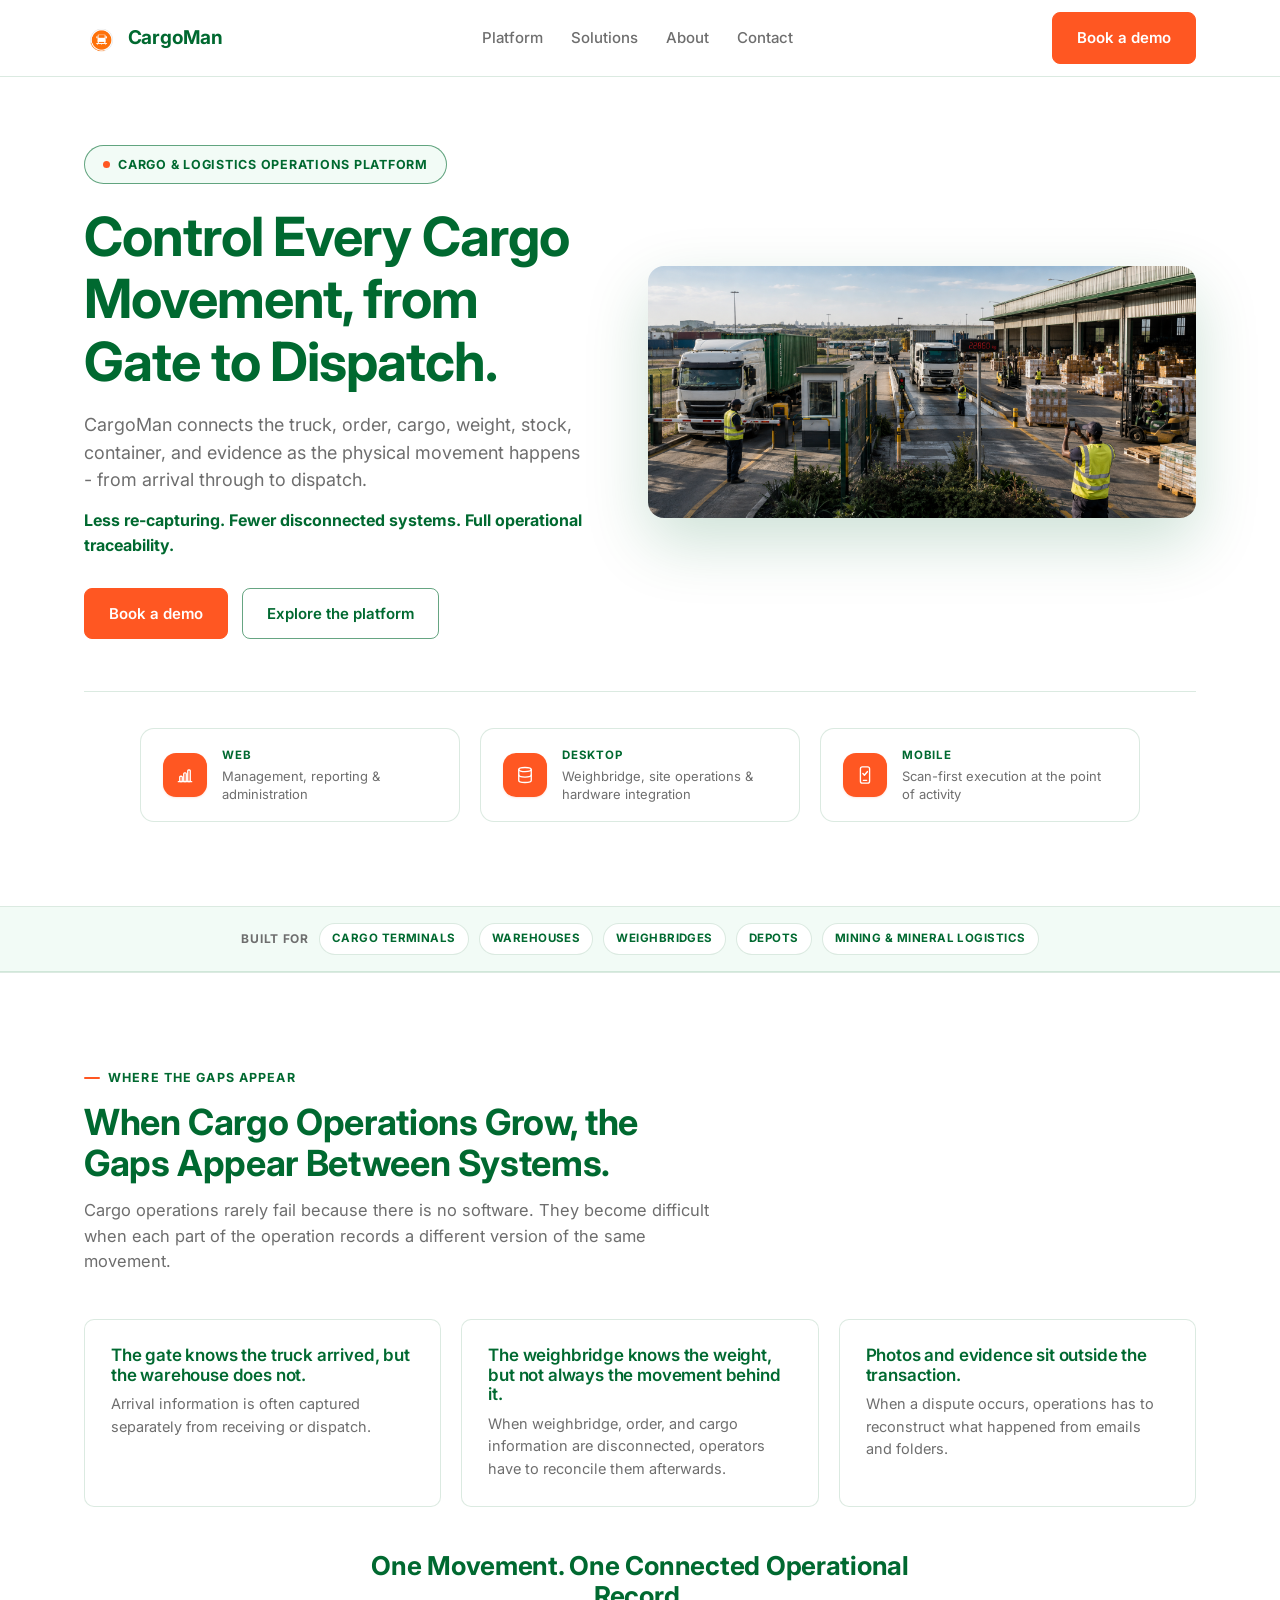
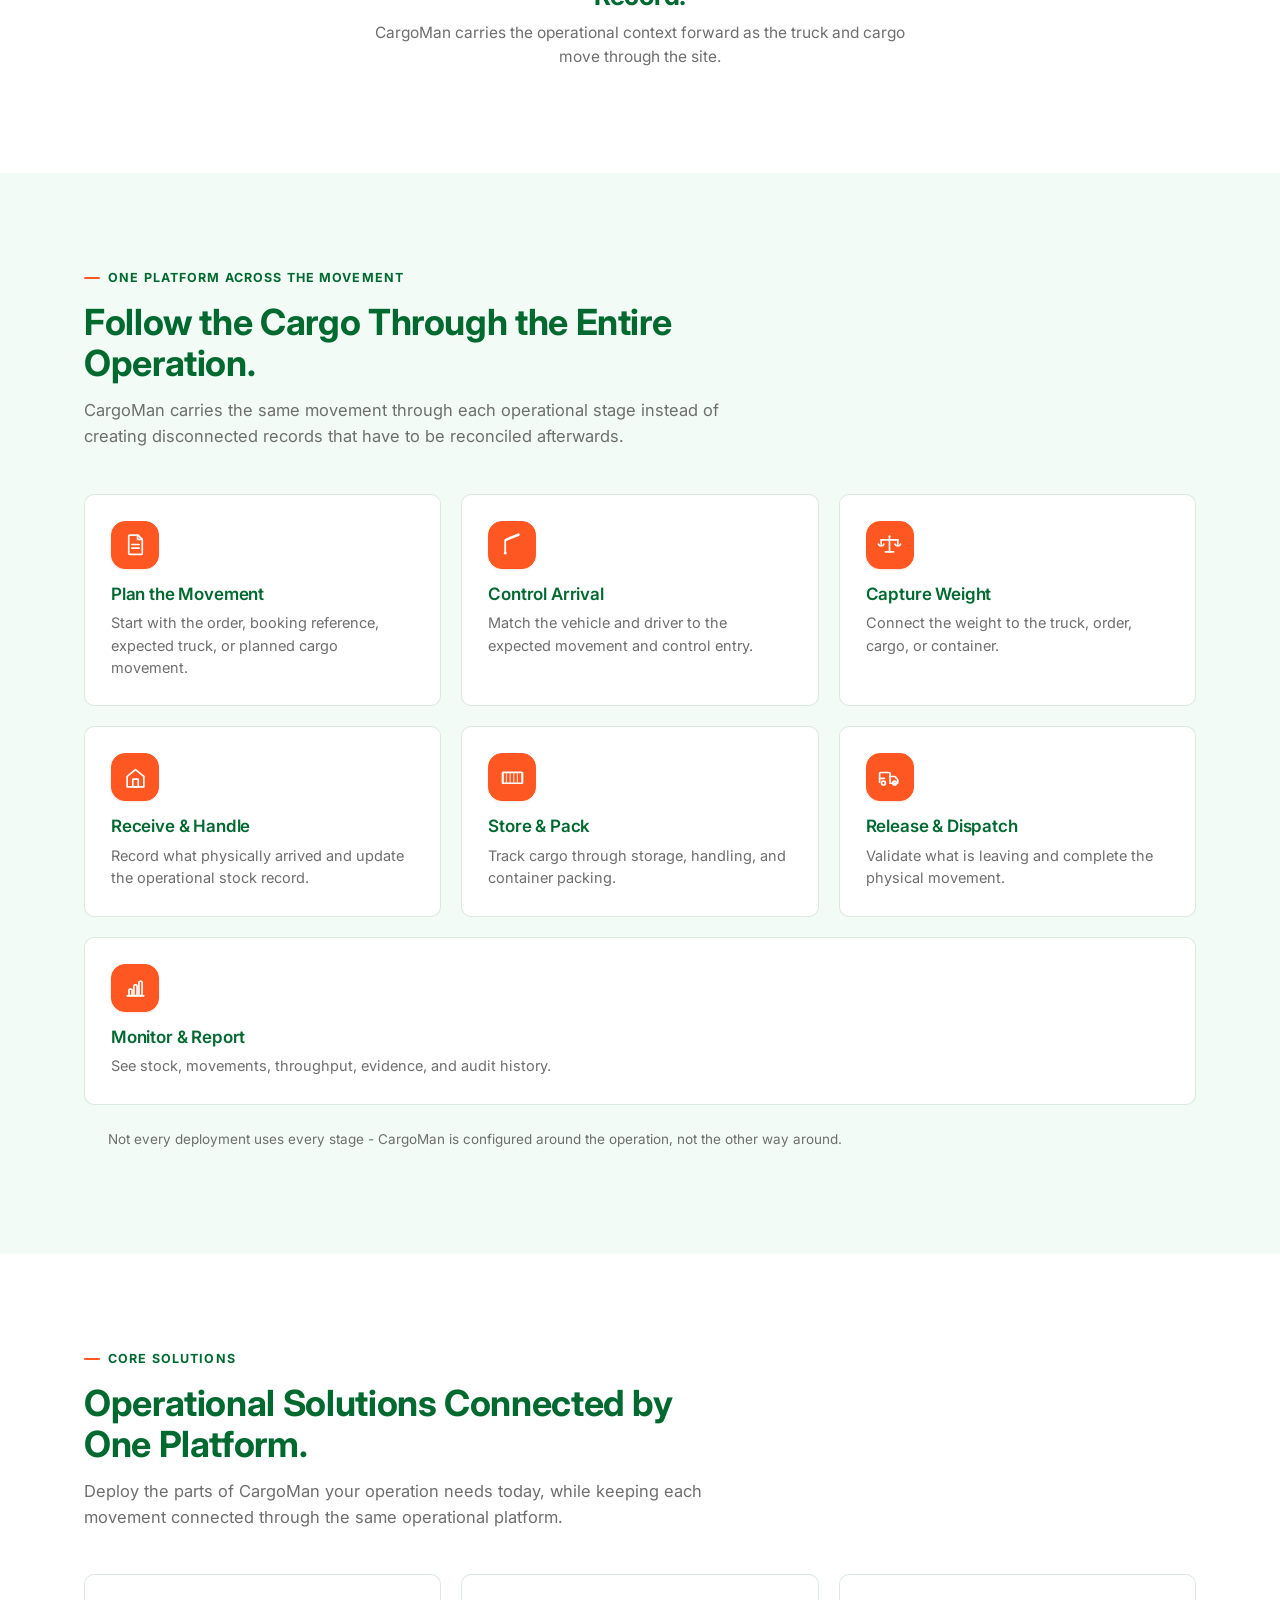
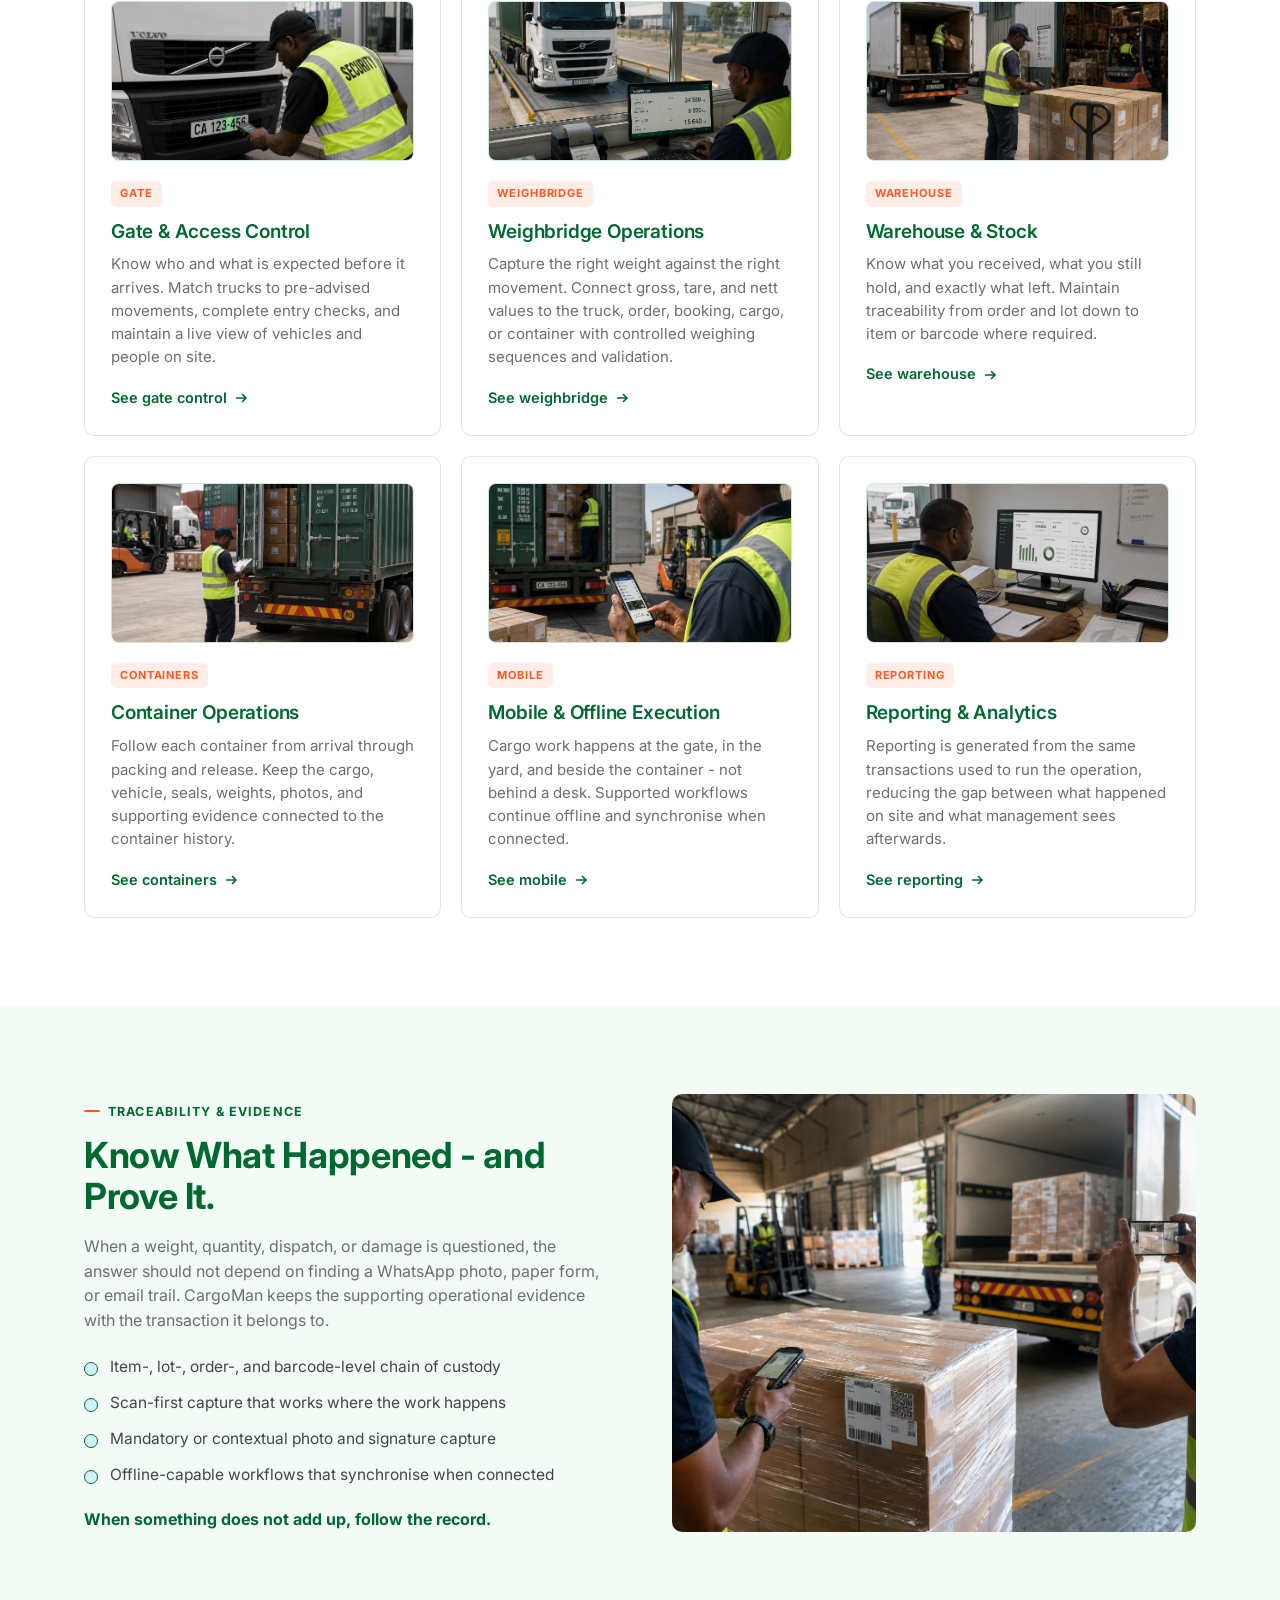
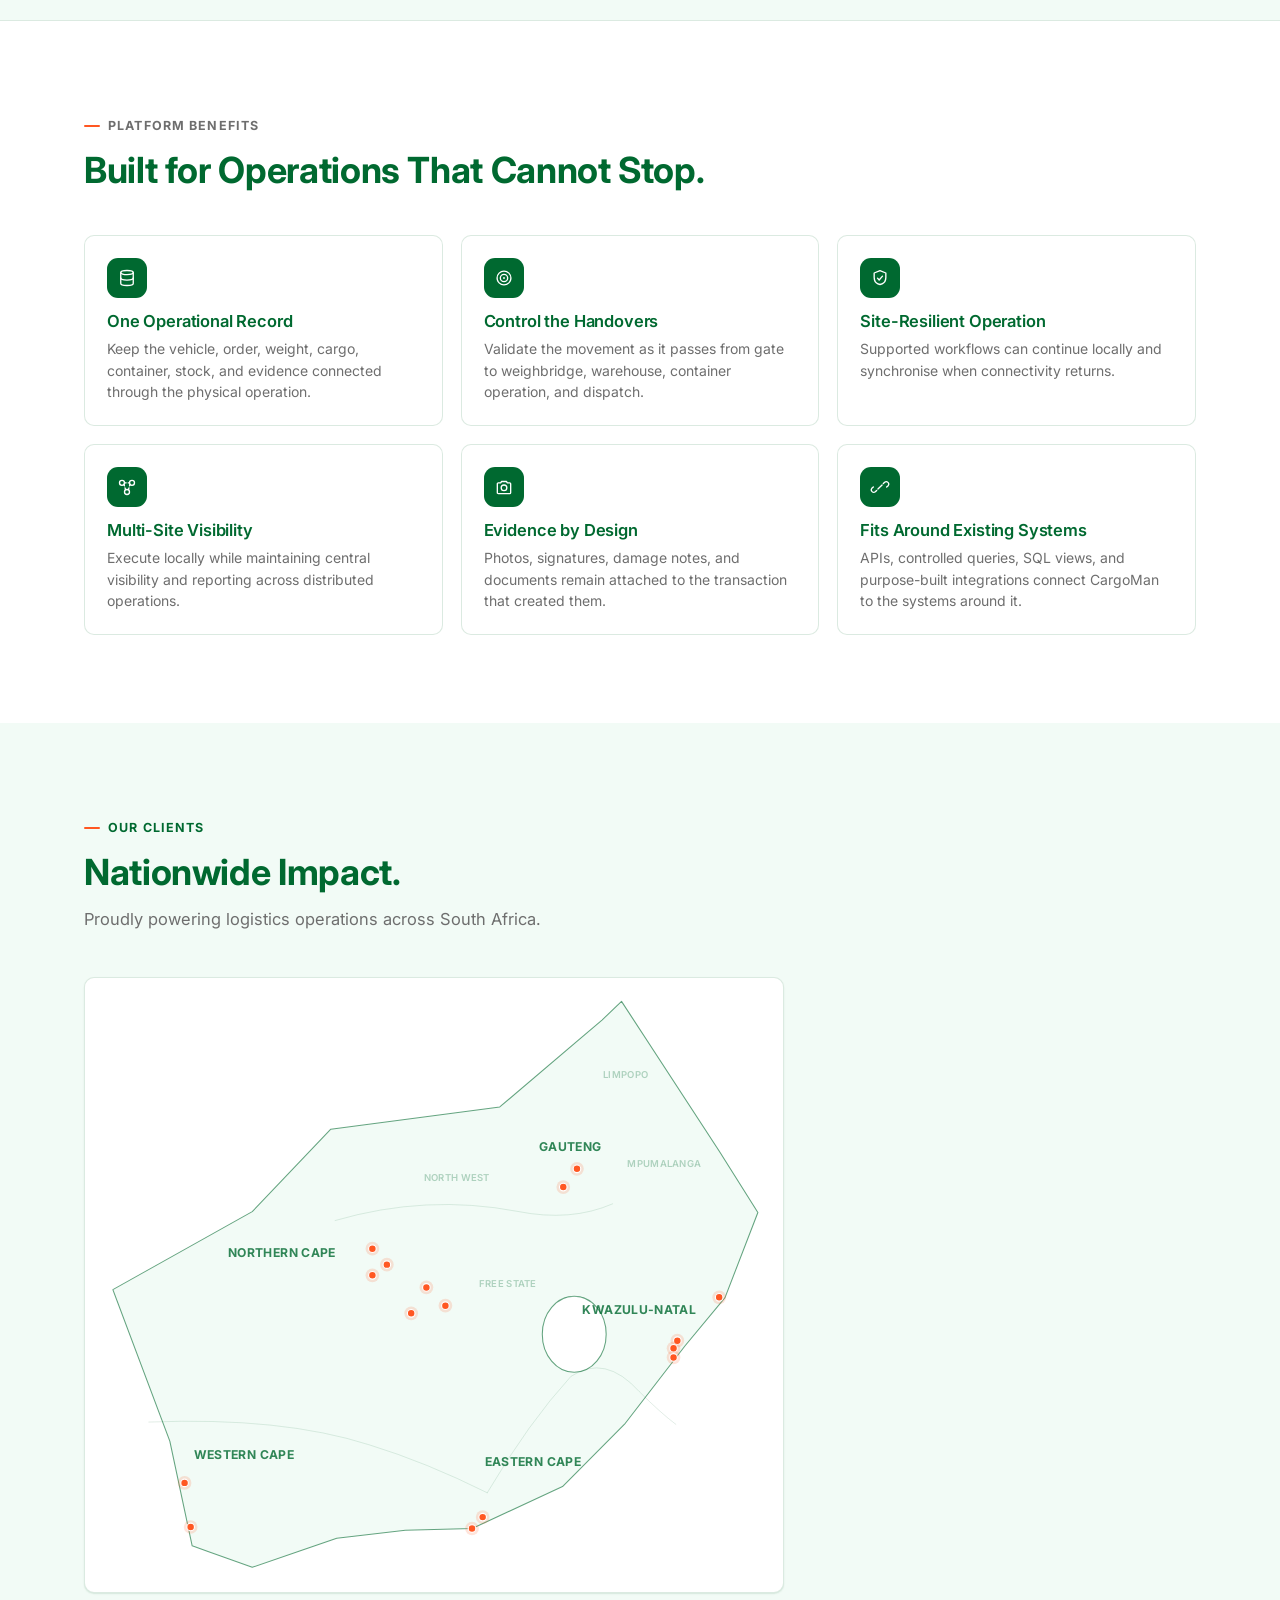
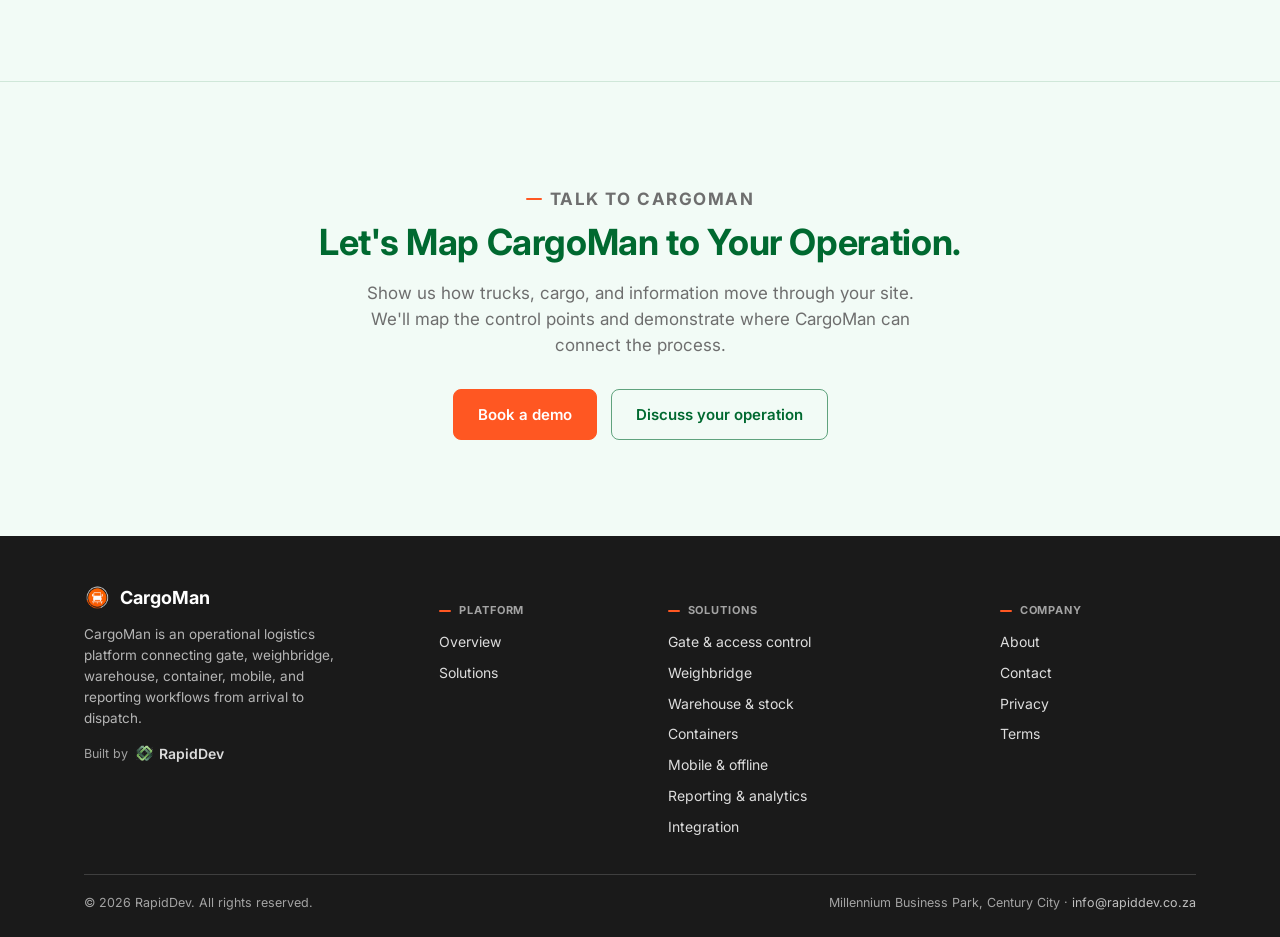
==== commit 1764d8ce: "Revise homepage copy for clarity and impact Rewrites the hero eyebrow, lede, and Desktop capability " ====
--- a/index.html
+++ b/index.html
@@ -157,9 +157,10 @@
   <section class="hero">
     <div class="wrap hero-grid">
       <div class="hero-copy">
-        <p class="hero-badge">Logistics execution platform</p>
+        <p class="hero-badge">Cargo &amp; logistics operations platform</p>
         <h1>Control Every Cargo Movement, from Gate to Dispatch.</h1>
-        <p class="lede">CargoMan gives terminals, depots, warehouses, and weighbridge operations one operational record for every cargo movement - connecting the truck, order, weight, cargo, container, evidence, and dispatch as the operation happens.</p>
+        <p class="lede">CargoMan connects the truck, order, cargo, weight, stock, container, and evidence as the physical movement happens - from arrival through to dispatch.</p>
+        <p style="margin-top:14px;font-weight:700;color:var(--dark);">Less re-capturing. Fewer disconnected systems. Full operational traceability.</p>
         <div class="hero-actions">
           <a href="contact.html" class="btn btn-primary">Book a demo</a>
           <a href="platform.html" class="btn btn-ghost on-light">Explore the platform</a>
@@ -177,7 +178,7 @@
         </div>
         <div class="hero-cap">
           <div class="hero-cap-icon"><svg viewBox="0 0 24 24"><use href="#icon-database"/></svg></div>
-          <div><span class="hero-cap-label">Desktop</span><span class="hero-cap-desc">High-intensity site operations &amp; hardware integration</span></div>
+          <div><span class="hero-cap-label">Desktop</span><span class="hero-cap-desc">Weighbridge, site operations &amp; hardware integration</span></div>
         </div>
         <div class="hero-cap">
           <div class="hero-cap-icon"><svg viewBox="0 0 24 24"><use href="#icon-mobile"/></svg></div>
@@ -194,7 +195,7 @@
       <span class="strip-pill">Warehouses</span>
       <span class="strip-pill">Weighbridges</span>
       <span class="strip-pill">Depots</span>
-      <span class="strip-pill">Multi-Site Logistics</span>
+      <span class="strip-pill">Mining &amp; Mineral Logistics</span>
     </div>
   </div>
 
@@ -213,15 +214,20 @@
         <p>Arrival information is often captured separately from receiving or dispatch.</p>
       </div>
       <div class="workflow-card" role="listitem">
-        <h4>A weight is captured, but somebody still has to link it back to the order.</h4>
-        <p>Disconnected records create manual reconciliation and incorrect allocations.</p>
+        <h4>The weighbridge knows the weight, but not always the movement behind it.</h4>
+        <p>When weighbridge, order, and cargo information are disconnected, operators have to reconcile them afterwards.</p>
       </div>
       <div class="workflow-card" role="listitem">
         <h4>Photos and evidence sit outside the transaction.</h4>
         <p>When a dispute occurs, operations has to reconstruct what happened from emails and folders.</p>
       </div>
     </div>
-    <div class="wrap"><p class="tape-note">CargoMan connects these handovers into one controlled operational process.</p></div>
+    <div class="wrap">
+      <div class="gap-statement">
+        <h3>One Movement. One Connected Operational Record.</h3>
+        <p>CargoMan carries the operational context forward as the truck and cargo move through the site.</p>
+      </div>
+    </div>
   </section>
 
   <!-- CONNECTED OPERATIONS / MANIFEST STRIP -->
@@ -229,45 +235,45 @@
     <div class="wrap">
       <div class="section-head">
         <p class="eyebrow">One platform across the movement</p>
-        <h2>The Same Record, from First Arrival to Final Dispatch.</h2>
-        <p>A truck arriving at the gate should not create an isolated gate record. The same movement continues through weighing, receiving, stock, and dispatch while retaining its operational context.</p>
+        <h2>Follow the Cargo Through the Entire Operation.</h2>
+        <p>CargoMan carries the same movement through each operational stage instead of creating disconnected records that have to be reconciled afterwards.</p>
       </div>
     </div>
     <div class="workflow-grid" role="list" aria-label="CargoMan operational workflow">
       <div class="workflow-card" role="listitem">
         <div class="card-icon"><svg viewBox="0 0 24 24"><use href="#icon-document"/></svg></div>
         <h4>Plan the Movement</h4>
-        <p>Create or import the order, booking reference, cargo allocation, expected truck, or other pre-advice information before the vehicle reaches the site.</p>
+        <p>Start with the order, booking reference, expected truck, or planned cargo movement.</p>
       </div>
       <div class="workflow-card" role="listitem">
         <div class="card-icon"><svg viewBox="0 0 24 24"><use href="#icon-gate"/></svg></div>
         <h4>Control Arrival</h4>
-        <p>Match the arriving vehicle to the expected movement, confirm the driver and transporter, complete site checks, and record entry.</p>
+        <p>Match the vehicle and driver to the expected movement and control entry.</p>
       </div>
       <div class="workflow-card" role="listitem">
         <div class="card-icon"><svg viewBox="0 0 24 24"><use href="#icon-scale"/></svg></div>
         <h4>Capture Weight</h4>
-        <p>Capture gross, tare, and nett values from the correct weighbridge transaction and associate the reading with the vehicle, order, cargo, or container it belongs to.</p>
+        <p>Connect the weight to the truck, order, cargo, or container.</p>
       </div>
       <div class="workflow-card" role="listitem">
         <div class="card-icon"><svg viewBox="0 0 24 24"><use href="#icon-warehouse"/></svg></div>
         <h4>Receive &amp; Handle</h4>
-        <p>Receive cargo against the correct order, capture quantities and weights, allocate lots or barcodes, record damage, and maintain stock as the operation happens.</p>
+        <p>Record what physically arrived and update the operational stock record.</p>
       </div>
       <div class="workflow-card" role="listitem">
         <div class="card-icon"><svg viewBox="0 0 24 24"><use href="#icon-container"/></svg></div>
         <h4>Store &amp; Pack</h4>
-        <p>Track cargo through storage and packing, including stock status, container allocation, seals, and supporting evidence where required.</p>
+        <p>Track cargo through storage, handling, and container packing.</p>
       </div>
       <div class="workflow-card" role="listitem">
         <div class="card-icon"><svg viewBox="0 0 24 24"><use href="#icon-truck"/></svg></div>
         <h4>Release &amp; Dispatch</h4>
-        <p>Validate what is leaving, confirm the cargo or container, capture final operational information, and complete the dispatch or exit movement.</p>
+        <p>Validate what is leaving and complete the physical movement.</p>
       </div>
       <div class="workflow-card full" role="listitem">
         <div class="card-icon"><svg viewBox="0 0 24 24"><use href="#icon-chart"/></svg></div>
         <h4>Monitor &amp; Report</h4>
-        <p>See live status, stock movement, balances, throughput, and audit history, with the underlying transaction and evidence available for investigation.</p>
+        <p>See stock, movements, throughput, evidence, and audit history.</p>
       </div>
     </div>
     <div class="wrap"><p class="tape-note">Not every deployment uses every stage - CargoMan is configured around the operation, not the other way around.</p>
@@ -289,15 +295,15 @@
         </div>
         <div class="card">
           <div class="card-shot"><img src="assets/img/screenshots/weighbridge-photo.png" alt="Operator reviewing a weighbridge ticket on screen, showing gross, tare, and nett weight, with the truck visible on the scale outside."></div>
-          <span class="tag">WEIGHBRIDGE</span><h3>Weighbridge Operations</h3><p>Capture the right weight against the right truck, order, booking, cargo, or container - with controlled weighing sequences, validation, and complete transaction history.</p><a href="solutions.html#weighbridge" class="go">See weighbridge <svg viewBox="0 0 16 16" fill="none" stroke="currentColor" stroke-width="1.6"><path d="M3 8h10M9 4l4 4-4 4"/></svg></a>
+          <span class="tag">WEIGHBRIDGE</span><h3>Weighbridge Operations</h3><p>Capture the right weight against the right movement. Connect gross, tare, and nett values to the truck, order, booking, cargo, or container with controlled weighing sequences and validation.</p><a href="solutions.html#weighbridge" class="go">See weighbridge <svg viewBox="0 0 16 16" fill="none" stroke="currentColor" stroke-width="1.6"><path d="M3 8h10M9 4l4 4-4 4"/></svg></a>
         </div>
         <div class="card">
           <div class="card-shot"><img src="assets/img/screenshots/warehouse-stock-photo.png" alt="Worker scanning a wrapped pallet with a handheld scanner outside a warehouse receiving and dispatch bay, with a forklift moving stock inside."></div>
-          <span class="tag">WAREHOUSE</span><h3>Warehouse &amp; Stock</h3><p>Know what you received, what you still hold, and exactly what left - with traceability from order and lot down to item or barcode where required.</p><a href="solutions.html#warehouse" class="go">See warehouse <svg viewBox="0 0 16 16" fill="none" stroke="currentColor" stroke-width="1.6"><path d="M3 8h10M9 4l4 4-4 4"/></svg></a>
+          <span class="tag">WAREHOUSE</span><h3>Warehouse &amp; Stock</h3><p>Know what you received, what you still hold, and exactly what left. Maintain traceability from order and lot down to item or barcode where required.</p><a href="solutions.html#warehouse" class="go">See warehouse <svg viewBox="0 0 16 16" fill="none" stroke="currentColor" stroke-width="1.6"><path d="M3 8h10M9 4l4 4-4 4"/></svg></a>
         </div>
         <div class="card">
           <div class="card-shot"><img src="assets/img/screenshots/container-lifecycle-photo.png" alt="Worker checking a shipping container's cargo and seal details against a clipboard at the rear doors of a truck, with stacked containers in the yard behind."></div>
-          <span class="tag">CONTAINERS</span><h3>Container Operations</h3><p>Connect the container, cargo, vehicle, seal, weight, and evidence through each configured container movement.</p><a href="solutions.html#containers" class="go">See containers <svg viewBox="0 0 16 16" fill="none" stroke="currentColor" stroke-width="1.6"><path d="M3 8h10M9 4l4 4-4 4"/></svg></a>
+          <span class="tag">CONTAINERS</span><h3>Container Operations</h3><p>Follow each container from arrival through packing and release. Keep the cargo, vehicle, seals, weights, photos, and supporting evidence connected to the container history.</p><a href="solutions.html#containers" class="go">See containers <svg viewBox="0 0 16 16" fill="none" stroke="currentColor" stroke-width="1.6"><path d="M3 8h10M9 4l4 4-4 4"/></svg></a>
         </div>
         <div class="card">
           <div class="card-shot"><img src="assets/img/screenshots/mobile-offline-photo.png" alt="Operator using a rugged handheld device to complete a check-in checklist with photo and signature capture, with container loading underway in the background."></div>
--- a/assets/styles.css
+++ b/assets/styles.css
@@ -374,6 +374,10 @@
 
 .tape-note{ font-size: 13.5px; color: var(--text-soft); margin-top: 24px; max-width: var(--content-w); margin-left: auto; margin-right: auto; padding: 0 24px; }
 
+.gap-statement{ max-width: 620px; margin: 44px auto 0; text-align: center; padding: 0 24px; }
+.gap-statement h3{ font-size: clamp(20px, 2.4vw, 26px); font-weight: 700; color: var(--dark); letter-spacing: -0.01em; }
+.gap-statement p{ margin-top: 10px; color: var(--text-soft); font-size: 15.5px; }
+
 /* ============================================================
    Section generic
    ============================================================ */
@@ -417,7 +421,7 @@
 
 /* Fixed 2-column variant for card groups with an even count that
    shouldn't wrap 3-then-1 in the default grid (e.g. 4 items) */
-.cards.cards-2col{ grid-template-columns: repeat(2, 1fr); max-width: 900px; margin: 0 auto; }
+.cards.cards-2col{ grid-template-columns: repeat(2, 1fr); }
 @media (max-width: 620px){ .cards.cards-2col{ grid-template-columns: 1fr; } }
 
 /* Generic 2-column override for grids with an even item count.
@@ -719,7 +723,7 @@
    province list + interactive SA map, rendered by
    assets/clients-map.js from assets/data/clients.js.
    ============================================================ */
-.clients-layout{ max-width: 900px; margin: 0 auto; }
+.clients-layout{ max-width: 700px; }
 
 .clients-map-wrap{
   position: relative; background: #fff; border: 1px solid var(--border); border-radius: var(--radius);
